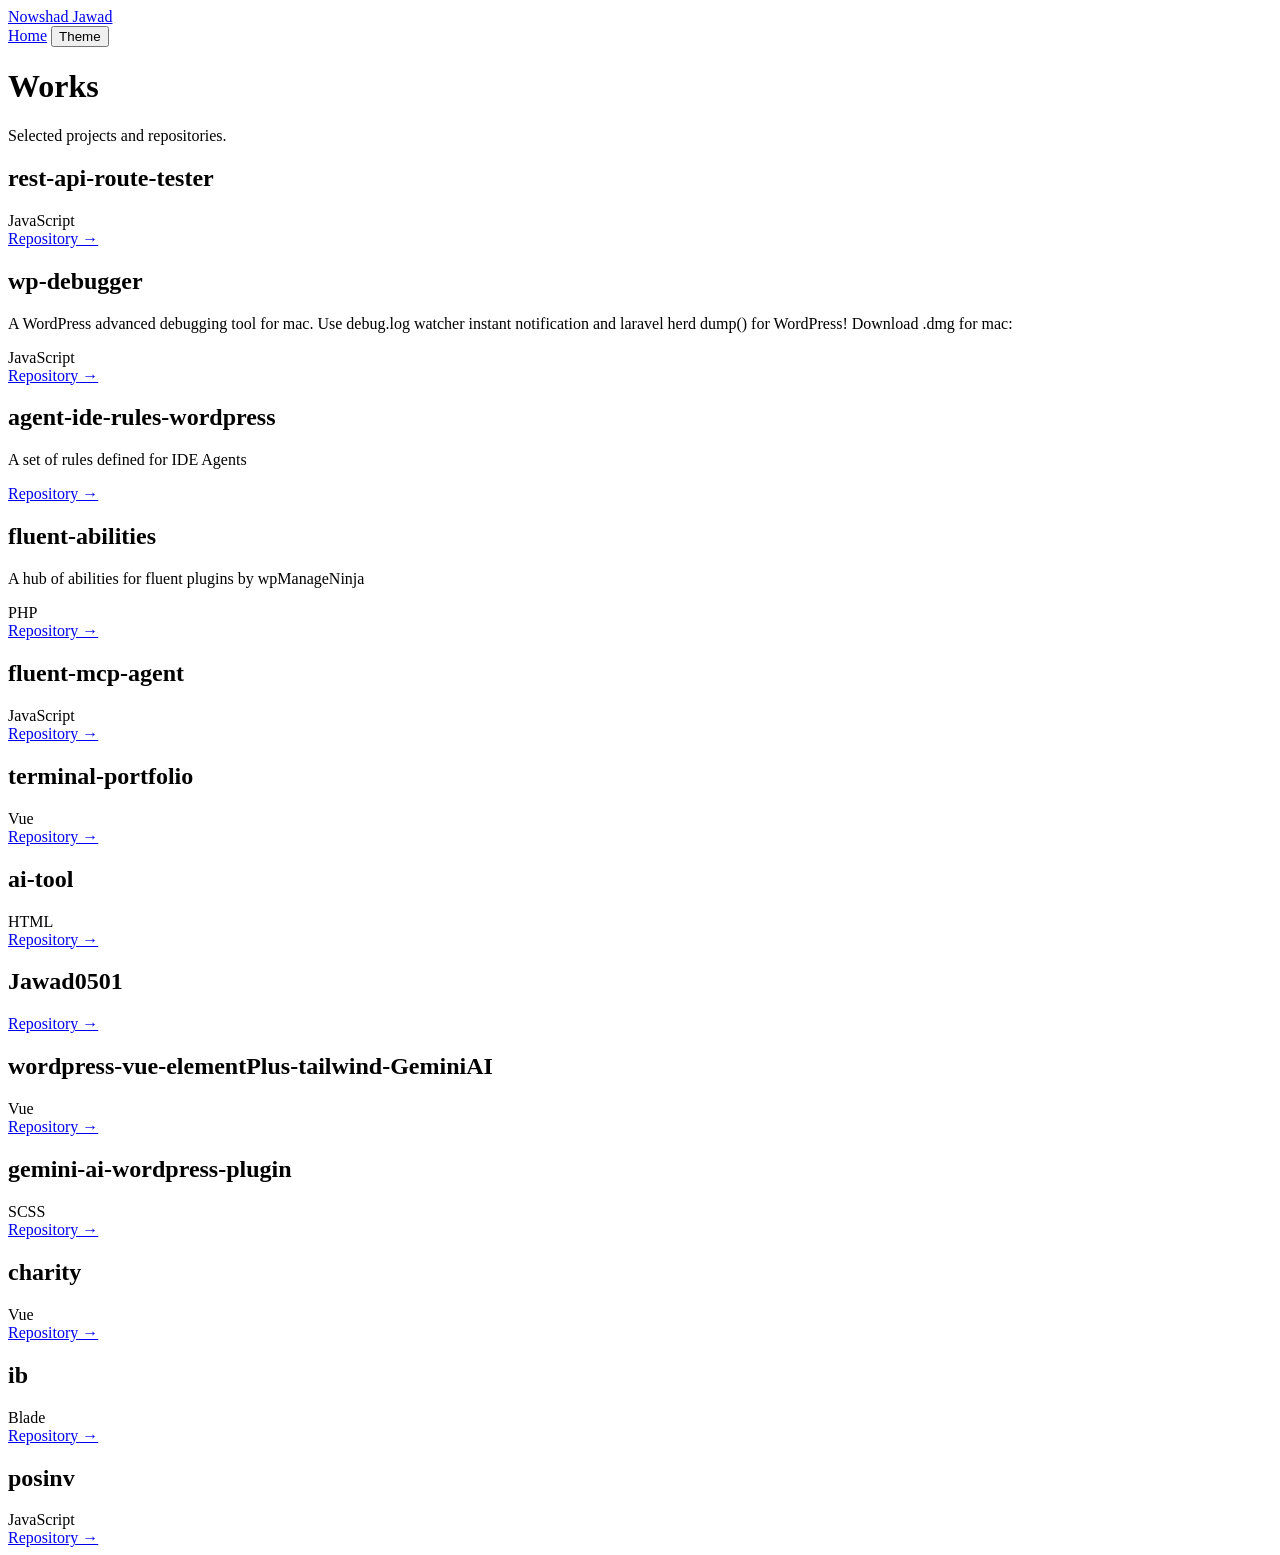
==== works.html @ ad48bcc2 "Update portfolio static export" ====
<!DOCTYPE html>
<html lang="en" class="h-full">
<head>
    <meta charset="utf-8">
    <meta name="viewport" content="width=device-width, initial-scale=1">
    <title>Works — Nowshad Jawad — Portfolio</title>
    <link rel="preconnect" href="https://fonts.googleapis.com">
    <link rel="preconnect" href="https://fonts.gstatic.com" crossorigin>
    <link href="https://fonts.googleapis.com/css2?family=Inter:wght@400;500;600;700&family=Plus+Jakarta+Sans:wght@600;700;800&display=swap" rel="stylesheet">
    <link rel="preload" as="style" href="http://portfolio.test/build/assets/app-CIQ8ex7H.css" /><link rel="modulepreload" href="http://portfolio.test/build/assets/app-B-rOXCnw.js" /><link rel="stylesheet" href="http://portfolio.test/build/assets/app-CIQ8ex7H.css" /><script type="module" src="http://portfolio.test/build/assets/app-B-rOXCnw.js"></script></head>
<body class="min-h-full bg-background text-text-primary antialiased">
    <header class="sticky top-0 z-50 border-b border-border-light/80 bg-white/90 backdrop-blur dark:border-slate-800 dark:bg-slate-900/90">
        <div class="section-container flex items-center justify-between py-4">
            <a href="index.html" class="font-heading font-semibold text-text-primary dark:text-slate-100">Nowshad Jawad</a>
            <nav class="flex flex-wrap items-center justify-end gap-3 sm:gap-5 text-sm font-medium">
                <a href="index.html" class="text-text-secondary transition-colors hover:text-primary dark:text-slate-400">Home</a>
                                <button type="button" data-theme-toggle class="rounded-lg border border-border-light px-2.5 py-1.5 text-xs font-medium text-text-secondary transition-colors hover:border-primary/40 dark:border-slate-700">Theme</button>
            </nav>
        </div>
    </header>

    <main class="section-padding">
        <div class="section-container">
            <h1 class="page-heading">Works</h1>
            <p class="page-subheading mt-2">Selected projects and repositories.</p>

            <div class="mt-12 grid gap-6 sm:grid-cols-2">
                                                                                                    <article class="card card-hover flex flex-col">
                            <h2 class="font-heading text-lg font-semibold text-text-primary dark:text-white">rest-api-route-tester</h2>
                            <p class="mt-2 flex-1 text-sm leading-relaxed text-text-secondary dark:text-slate-400"></p>
                                                            <div class="mt-4 flex flex-wrap gap-1.5">
                                                                            <span class="badge-neutral dark:bg-slate-800">JavaScript</span>
                                                                    </div>
                                                                                        <a href="https://github.com/Jawad0501/rest-api-route-tester" class="btn-ghost mt-6 justify-start self-start px-0 text-sm font-semibold text-primary hover:bg-transparent dark:text-primary-light" target="_blank" rel="noopener">Repository →</a>
                                                    </article>
                                                                                                        <article class="card card-hover flex flex-col">
                            <h2 class="font-heading text-lg font-semibold text-text-primary dark:text-white">wp-debugger</h2>
                            <p class="mt-2 flex-1 text-sm leading-relaxed text-text-secondary dark:text-slate-400">A WordPress advanced debugging tool for mac. Use debug.log watcher instant notification and laravel herd dump() for WordPress! Download .dmg for mac:</p>
                                                            <div class="mt-4 flex flex-wrap gap-1.5">
                                                                            <span class="badge-neutral dark:bg-slate-800">JavaScript</span>
                                                                    </div>
                                                                                        <a href="https://github.com/shamim0902/wp-debugger" class="btn-ghost mt-6 justify-start self-start px-0 text-sm font-semibold text-primary hover:bg-transparent dark:text-primary-light" target="_blank" rel="noopener">Repository →</a>
                                                    </article>
                                                                                                        <article class="card card-hover flex flex-col">
                            <h2 class="font-heading text-lg font-semibold text-text-primary dark:text-white">agent-ide-rules-wordpress</h2>
                            <p class="mt-2 flex-1 text-sm leading-relaxed text-text-secondary dark:text-slate-400">A set of rules defined for IDE Agents</p>
                                                                                        <a href="https://github.com/Jawad0501/agent-ide-rules-wordpress" class="btn-ghost mt-6 justify-start self-start px-0 text-sm font-semibold text-primary hover:bg-transparent dark:text-primary-light" target="_blank" rel="noopener">Repository →</a>
                                                    </article>
                                                                                                        <article class="card card-hover flex flex-col">
                            <h2 class="font-heading text-lg font-semibold text-text-primary dark:text-white">fluent-abilities</h2>
                            <p class="mt-2 flex-1 text-sm leading-relaxed text-text-secondary dark:text-slate-400">A hub of abilities for fluent plugins by wpManageNinja</p>
                                                            <div class="mt-4 flex flex-wrap gap-1.5">
                                                                            <span class="badge-neutral dark:bg-slate-800">PHP</span>
                                                                    </div>
                                                                                        <a href="https://github.com/AkmElias/fluent-abilities" class="btn-ghost mt-6 justify-start self-start px-0 text-sm font-semibold text-primary hover:bg-transparent dark:text-primary-light" target="_blank" rel="noopener">Repository →</a>
                                                    </article>
                                                                                                        <article class="card card-hover flex flex-col">
                            <h2 class="font-heading text-lg font-semibold text-text-primary dark:text-white">fluent-mcp-agent</h2>
                            <p class="mt-2 flex-1 text-sm leading-relaxed text-text-secondary dark:text-slate-400"></p>
                                                            <div class="mt-4 flex flex-wrap gap-1.5">
                                                                            <span class="badge-neutral dark:bg-slate-800">JavaScript</span>
                                                                    </div>
                                                                                        <a href="https://github.com/Jawad0501/fluent-mcp-agent" class="btn-ghost mt-6 justify-start self-start px-0 text-sm font-semibold text-primary hover:bg-transparent dark:text-primary-light" target="_blank" rel="noopener">Repository →</a>
                                                    </article>
                                                                                                        <article class="card card-hover flex flex-col">
                            <h2 class="font-heading text-lg font-semibold text-text-primary dark:text-white">terminal-portfolio</h2>
                            <p class="mt-2 flex-1 text-sm leading-relaxed text-text-secondary dark:text-slate-400"></p>
                                                            <div class="mt-4 flex flex-wrap gap-1.5">
                                                                            <span class="badge-neutral dark:bg-slate-800">Vue</span>
                                                                    </div>
                                                                                        <a href="https://github.com/Jawad0501/terminal-portfolio" class="btn-ghost mt-6 justify-start self-start px-0 text-sm font-semibold text-primary hover:bg-transparent dark:text-primary-light" target="_blank" rel="noopener">Repository →</a>
                                                    </article>
                                                                                                        <article class="card card-hover flex flex-col">
                            <h2 class="font-heading text-lg font-semibold text-text-primary dark:text-white">ai-tool</h2>
                            <p class="mt-2 flex-1 text-sm leading-relaxed text-text-secondary dark:text-slate-400"></p>
                                                            <div class="mt-4 flex flex-wrap gap-1.5">
                                                                            <span class="badge-neutral dark:bg-slate-800">HTML</span>
                                                                    </div>
                                                                                        <a href="https://github.com/Jawad0501/ai-tool" class="btn-ghost mt-6 justify-start self-start px-0 text-sm font-semibold text-primary hover:bg-transparent dark:text-primary-light" target="_blank" rel="noopener">Repository →</a>
                                                    </article>
                                                                                                        <article class="card card-hover flex flex-col">
                            <h2 class="font-heading text-lg font-semibold text-text-primary dark:text-white">Jawad0501</h2>
                            <p class="mt-2 flex-1 text-sm leading-relaxed text-text-secondary dark:text-slate-400"></p>
                                                                                        <a href="https://github.com/Jawad0501/Jawad0501" class="btn-ghost mt-6 justify-start self-start px-0 text-sm font-semibold text-primary hover:bg-transparent dark:text-primary-light" target="_blank" rel="noopener">Repository →</a>
                                                    </article>
                                                                                                        <article class="card card-hover flex flex-col">
                            <h2 class="font-heading text-lg font-semibold text-text-primary dark:text-white">wordpress-vue-elementPlus-tailwind-GeminiAI</h2>
                            <p class="mt-2 flex-1 text-sm leading-relaxed text-text-secondary dark:text-slate-400"></p>
                                                            <div class="mt-4 flex flex-wrap gap-1.5">
                                                                            <span class="badge-neutral dark:bg-slate-800">Vue</span>
                                                                    </div>
                                                                                        <a href="https://github.com/Jawad0501/wordpress-vue-elementPlus-tailwind-GeminiAI" class="btn-ghost mt-6 justify-start self-start px-0 text-sm font-semibold text-primary hover:bg-transparent dark:text-primary-light" target="_blank" rel="noopener">Repository →</a>
                                                    </article>
                                                                                                        <article class="card card-hover flex flex-col">
                            <h2 class="font-heading text-lg font-semibold text-text-primary dark:text-white">gemini-ai-wordpress-plugin</h2>
                            <p class="mt-2 flex-1 text-sm leading-relaxed text-text-secondary dark:text-slate-400"></p>
                                                            <div class="mt-4 flex flex-wrap gap-1.5">
                                                                            <span class="badge-neutral dark:bg-slate-800">SCSS</span>
                                                                    </div>
                                                                                        <a href="https://github.com/Jawad0501/gemini-ai-wordpress-plugin" class="btn-ghost mt-6 justify-start self-start px-0 text-sm font-semibold text-primary hover:bg-transparent dark:text-primary-light" target="_blank" rel="noopener">Repository →</a>
                                                    </article>
                                                                                                        <article class="card card-hover flex flex-col">
                            <h2 class="font-heading text-lg font-semibold text-text-primary dark:text-white">charity</h2>
                            <p class="mt-2 flex-1 text-sm leading-relaxed text-text-secondary dark:text-slate-400"></p>
                                                            <div class="mt-4 flex flex-wrap gap-1.5">
                                                                            <span class="badge-neutral dark:bg-slate-800">Vue</span>
                                                                    </div>
                                                                                        <a href="https://github.com/Jawad0501/charity" class="btn-ghost mt-6 justify-start self-start px-0 text-sm font-semibold text-primary hover:bg-transparent dark:text-primary-light" target="_blank" rel="noopener">Repository →</a>
                                                    </article>
                                                                                                        <article class="card card-hover flex flex-col">
                            <h2 class="font-heading text-lg font-semibold text-text-primary dark:text-white">ib</h2>
                            <p class="mt-2 flex-1 text-sm leading-relaxed text-text-secondary dark:text-slate-400"></p>
                                                            <div class="mt-4 flex flex-wrap gap-1.5">
                                                                            <span class="badge-neutral dark:bg-slate-800">Blade</span>
                                                                    </div>
                                                                                        <a href="https://github.com/Jawad0501/ib" class="btn-ghost mt-6 justify-start self-start px-0 text-sm font-semibold text-primary hover:bg-transparent dark:text-primary-light" target="_blank" rel="noopener">Repository →</a>
                                                    </article>
                                                                                                        <article class="card card-hover flex flex-col">
                            <h2 class="font-heading text-lg font-semibold text-text-primary dark:text-white">posinv</h2>
                            <p class="mt-2 flex-1 text-sm leading-relaxed text-text-secondary dark:text-slate-400"></p>
                                                            <div class="mt-4 flex flex-wrap gap-1.5">
                                                                            <span class="badge-neutral dark:bg-slate-800">JavaScript</span>
                                                                    </div>
                                                                                        <a href="https://github.com/Jawad0501/posinv" class="btn-ghost mt-6 justify-start self-start px-0 text-sm font-semibold text-primary hover:bg-transparent dark:text-primary-light" target="_blank" rel="noopener">Repository →</a>
                                                    </article>
                                                                </div>
        </div>
    </main>
</body>
</html>
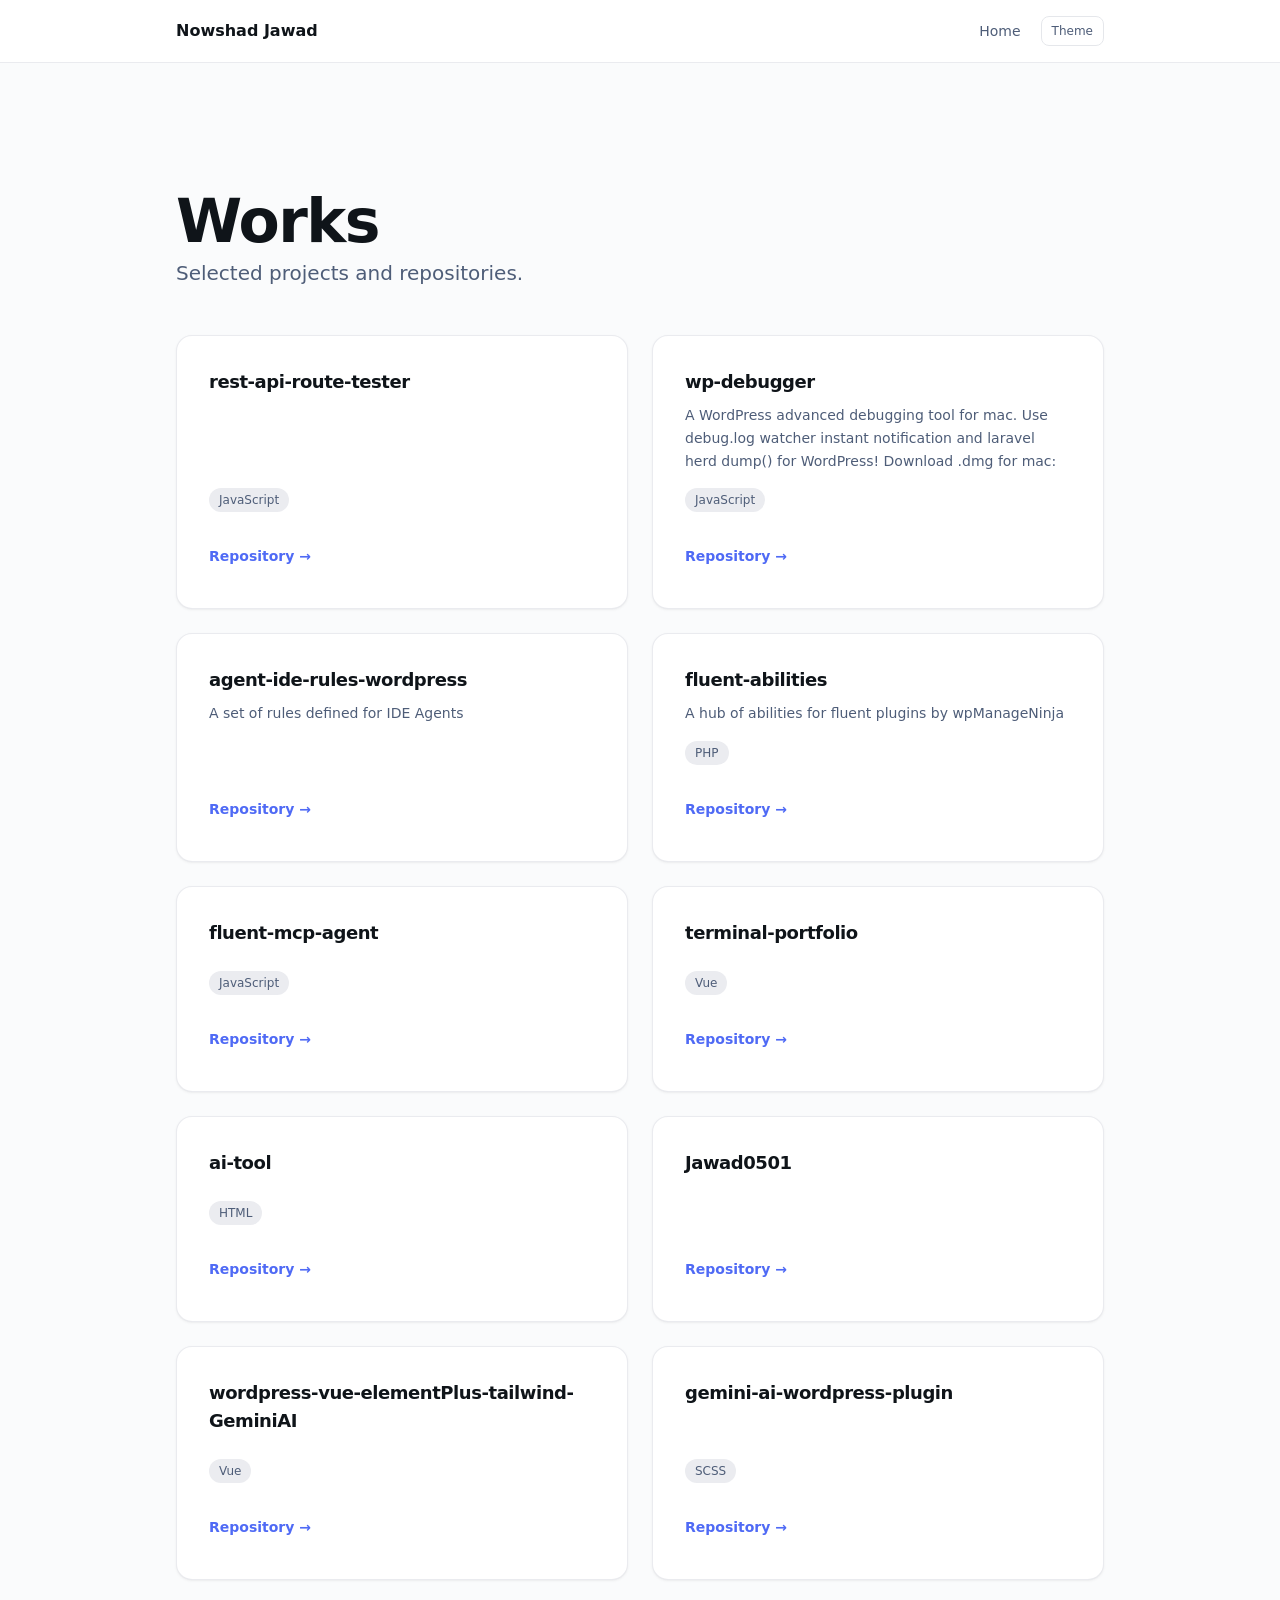
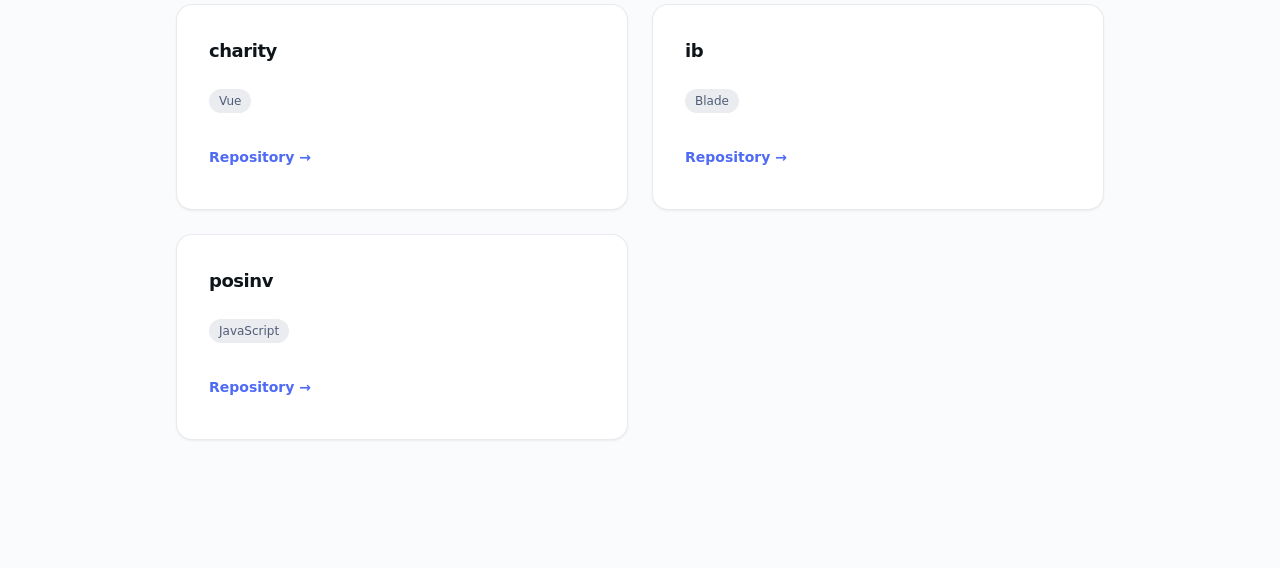
==== commit 844f6bce: "Update portfolio static export" ====
--- a/works.html
+++ b/works.html
@@ -7,7 +7,9 @@
     <link rel="preconnect" href="https://fonts.googleapis.com">
     <link rel="preconnect" href="https://fonts.gstatic.com" crossorigin>
     <link href="https://fonts.googleapis.com/css2?family=Inter:wght@400;500;600;700&family=Plus+Jakarta+Sans:wght@600;700;800&display=swap" rel="stylesheet">
-    <link rel="preload" as="style" href="http://portfolio.test/build/assets/app-CIQ8ex7H.css" /><link rel="modulepreload" href="http://portfolio.test/build/assets/app-B-rOXCnw.js" /><link rel="stylesheet" href="http://portfolio.test/build/assets/app-CIQ8ex7H.css" /><script type="module" src="http://portfolio.test/build/assets/app-B-rOXCnw.js"></script></head>
+        <link rel="stylesheet" href="css/portfolio.css">
+    <script src="js/site.js" defer></script>
+</head>
 <body class="min-h-full bg-background text-text-primary antialiased">
     <header class="sticky top-0 z-50 border-b border-border-light/80 bg-white/90 backdrop-blur dark:border-slate-800 dark:bg-slate-900/90">
         <div class="section-container flex items-center justify-between py-4">
--- a/css/portfolio.css
+++ b/css/portfolio.css
@@ -0,0 +1 @@
+*,:before,:after{--tw-border-spacing-x: 0;--tw-border-spacing-y: 0;--tw-translate-x: 0;--tw-translate-y: 0;--tw-rotate: 0;--tw-skew-x: 0;--tw-skew-y: 0;--tw-scale-x: 1;--tw-scale-y: 1;--tw-pan-x: ;--tw-pan-y: ;--tw-pinch-zoom: ;--tw-scroll-snap-strictness: proximity;--tw-gradient-from-position: ;--tw-gradient-via-position: ;--tw-gradient-to-position: ;--tw-ordinal: ;--tw-slashed-zero: ;--tw-numeric-figure: ;--tw-numeric-spacing: ;--tw-numeric-fraction: ;--tw-ring-inset: ;--tw-ring-offset-width: 0px;--tw-ring-offset-color: #fff;--tw-ring-color: rgb(59 130 246 / .5);--tw-ring-offset-shadow: 0 0 #0000;--tw-ring-shadow: 0 0 #0000;--tw-shadow: 0 0 #0000;--tw-shadow-colored: 0 0 #0000;--tw-blur: ;--tw-brightness: ;--tw-contrast: ;--tw-grayscale: ;--tw-hue-rotate: ;--tw-invert: ;--tw-saturate: ;--tw-sepia: ;--tw-drop-shadow: ;--tw-backdrop-blur: ;--tw-backdrop-brightness: ;--tw-backdrop-contrast: ;--tw-backdrop-grayscale: ;--tw-backdrop-hue-rotate: ;--tw-backdrop-invert: ;--tw-backdrop-opacity: ;--tw-backdrop-saturate: ;--tw-backdrop-sepia: ;--tw-contain-size: ;--tw-contain-layout: ;--tw-contain-paint: ;--tw-contain-style: }::backdrop{--tw-border-spacing-x: 0;--tw-border-spacing-y: 0;--tw-translate-x: 0;--tw-translate-y: 0;--tw-rotate: 0;--tw-skew-x: 0;--tw-skew-y: 0;--tw-scale-x: 1;--tw-scale-y: 1;--tw-pan-x: ;--tw-pan-y: ;--tw-pinch-zoom: ;--tw-scroll-snap-strictness: proximity;--tw-gradient-from-position: ;--tw-gradient-via-position: ;--tw-gradient-to-position: ;--tw-ordinal: ;--tw-slashed-zero: ;--tw-numeric-figure: ;--tw-numeric-spacing: ;--tw-numeric-fraction: ;--tw-ring-inset: ;--tw-ring-offset-width: 0px;--tw-ring-offset-color: #fff;--tw-ring-color: rgb(59 130 246 / .5);--tw-ring-offset-shadow: 0 0 #0000;--tw-ring-shadow: 0 0 #0000;--tw-shadow: 0 0 #0000;--tw-shadow-colored: 0 0 #0000;--tw-blur: ;--tw-brightness: ;--tw-contrast: ;--tw-grayscale: ;--tw-hue-rotate: ;--tw-invert: ;--tw-saturate: ;--tw-sepia: ;--tw-drop-shadow: ;--tw-backdrop-blur: ;--tw-backdrop-brightness: ;--tw-backdrop-contrast: ;--tw-backdrop-grayscale: ;--tw-backdrop-hue-rotate: ;--tw-backdrop-invert: ;--tw-backdrop-opacity: ;--tw-backdrop-saturate: ;--tw-backdrop-sepia: ;--tw-contain-size: ;--tw-contain-layout: ;--tw-contain-paint: ;--tw-contain-style: }*,:before,:after{box-sizing:border-box;border-width:0;border-style:solid;border-color:#e5e7eb}:before,:after{--tw-content: ""}html,:host{line-height:1.5;-webkit-text-size-adjust:100%;-moz-tab-size:4;-o-tab-size:4;tab-size:4;font-family:Inter,system-ui,ui-sans-serif,system-ui,sans-serif,"Apple Color Emoji","Segoe UI Emoji",Segoe UI Symbol,"Noto Color Emoji";font-feature-settings:normal;font-variation-settings:normal;-webkit-tap-highlight-color:transparent}body{margin:0;line-height:inherit}hr{height:0;color:inherit;border-top-width:1px}abbr:where([title]){-webkit-text-decoration:underline dotted;text-decoration:underline dotted}h1,h2,h3,h4,h5,h6{font-size:inherit;font-weight:inherit}a{color:inherit;text-decoration:inherit}b,strong{font-weight:bolder}code,kbd,samp,pre{font-family:ui-monospace,SFMono-Regular,Menlo,Consolas,monospace;font-feature-settings:normal;font-variation-settings:normal;font-size:1em}small{font-size:80%}sub,sup{font-size:75%;line-height:0;position:relative;vertical-align:baseline}sub{bottom:-.25em}sup{top:-.5em}table{text-indent:0;border-color:inherit;border-collapse:collapse}button,input,optgroup,select,textarea{font-family:inherit;font-feature-settings:inherit;font-variation-settings:inherit;font-size:100%;font-weight:inherit;line-height:inherit;letter-spacing:inherit;color:inherit;margin:0;padding:0}button,select{text-transform:none}button,input:where([type=button]),input:where([type=reset]),input:where([type=submit]){-webkit-appearance:button;background-color:transparent;background-image:none}:-moz-focusring{outline:auto}:-moz-ui-invalid{box-shadow:none}progress{vertical-align:baseline}::-webkit-inner-spin-button,::-webkit-outer-spin-button{height:auto}[type=search]{-webkit-appearance:textfield;outline-offset:-2px}::-webkit-search-decoration{-webkit-appearance:none}::-webkit-file-upload-button{-webkit-appearance:button;font:inherit}summary{display:list-item}blockquote,dl,dd,h1,h2,h3,h4,h5,h6,hr,figure,p,pre{margin:0}fieldset{margin:0;padding:0}legend{padding:0}ol,ul,menu{list-style:none;margin:0;padding:0}dialog{padding:0}textarea{resize:vertical}input::-moz-placeholder,textarea::-moz-placeholder{opacity:1;color:#9ca3af}input::placeholder,textarea::placeholder{opacity:1;color:#9ca3af}button,[role=button]{cursor:pointer}:disabled{cursor:default}img,svg,video,canvas,audio,iframe,embed,object{display:block;vertical-align:middle}img,video{max-width:100%;height:auto}[hidden]:where(:not([hidden=until-found])){display:none}:root{--bg-primary: #fafbfc;--bg-secondary: #f4f5f7;--bg-tertiary: #ebecf0;--text-primary: #0f1419;--text-secondary: #4e5d78;--text-muted: #6b7280;--accent-primary: #4f6af5;--accent-hover: #3d56e0;--accent-light: #eef1fe;--border-light: #e5e7eb;--border-medium: #d1d5db}.dark{--bg-primary: #09090f;--bg-secondary: #111827;--bg-tertiary: #1f2937;--text-primary: #f1f5f9;--text-secondary: #94a3b8;--text-muted: #64748b;--accent-primary: #6b84f7;--accent-hover: #4f6af5;--accent-light: #1e2a5e;--border-light: #1e293b;--border-medium: #334155}html{scroll-behavior:smooth;margin:0;padding:0;width:100%}body{margin:0;padding:0;width:100%;max-width:100vw;min-height:100vh;min-height:100dvh;overflow-x:hidden;padding-left:env(safe-area-inset-left,0px);padding-right:env(safe-area-inset-right,0px);padding-bottom:env(safe-area-inset-bottom,0px);--tw-bg-opacity: 1;background-color:rgb(250 251 252 / var(--tw-bg-opacity, 1));font-family:Inter,system-ui,ui-sans-serif,system-ui,sans-serif,"Apple Color Emoji","Segoe UI Emoji",Segoe UI Symbol,"Noto Color Emoji";--tw-text-opacity: 1;color:rgb(15 20 25 / var(--tw-text-opacity, 1));-webkit-font-smoothing:antialiased;-moz-osx-font-smoothing:grayscale;line-height:1.65}.dark body{background-color:var(--bg-primary);color:var(--text-primary)}h1,h2,h3,h4,h5,h6{font-family:Plus Jakarta Sans,system-ui,ui-sans-serif,system-ui,sans-serif,"Apple Color Emoji","Segoe UI Emoji",Segoe UI Symbol,"Noto Color Emoji";font-weight:700;letter-spacing:-.025em;line-height:1.25}.container{width:100%}@media(min-width:640px){.container{max-width:640px}}@media(min-width:768px){.container{max-width:768px}}@media(min-width:1024px){.container{max-width:1024px}}@media(min-width:1280px){.container{max-width:1280px}}@media(min-width:1536px){.container{max-width:1536px}}.section-container{margin-left:auto;margin-right:auto;box-sizing:border-box;width:100%;max-width:64rem;padding-left:1.25rem;padding-right:1.25rem}@media(min-width:640px){.section-container{padding-left:1.5rem;padding-right:1.5rem}}@media(min-width:768px){.section-container{padding-left:2rem;padding-right:2rem}}@media(min-width:1024px){.section-container{padding-left:3rem;padding-right:3rem}}.section-padding{padding-top:5rem;padding-bottom:5rem}@media(min-width:768px){.section-padding{padding-top:7rem;padding-bottom:7rem}}@media(min-width:1024px){.section-padding{padding-top:8rem;padding-bottom:8rem}}.btn-primary{display:inline-flex;align-items:center;justify-content:center;gap:.5rem;border-radius:.75rem;--tw-bg-opacity: 1;background-color:rgb(79 106 245 / var(--tw-bg-opacity, 1));padding:.875rem 1.5rem;font-weight:600;--tw-text-opacity: 1;color:rgb(255 255 255 / var(--tw-text-opacity, 1));--tw-shadow: 0 4px 14px 0 rgb(79 106 245 / .4);--tw-shadow-colored: 0 4px 14px 0 var(--tw-shadow-color);box-shadow:var(--tw-ring-offset-shadow, 0 0 #0000),var(--tw-ring-shadow, 0 0 #0000),var(--tw-shadow);transition-property:all;transition-timing-function:cubic-bezier(.4,0,.2,1);transition-duration:.2s}.btn-primary:hover{--tw-translate-y: -.125rem;transform:translate(var(--tw-translate-x),var(--tw-translate-y)) rotate(var(--tw-rotate)) skew(var(--tw-skew-x)) skewY(var(--tw-skew-y)) scaleX(var(--tw-scale-x)) scaleY(var(--tw-scale-y));--tw-bg-opacity: 1;background-color:rgb(61 86 224 / var(--tw-bg-opacity, 1));--tw-shadow: 0 10px 15px -3px rgb(0 0 0 / .1), 0 4px 6px -4px rgb(0 0 0 / .1);--tw-shadow-colored: 0 10px 15px -3px var(--tw-shadow-color), 0 4px 6px -4px var(--tw-shadow-color);box-shadow:var(--tw-ring-offset-shadow, 0 0 #0000),var(--tw-ring-shadow, 0 0 #0000),var(--tw-shadow)}.btn-primary:focus{outline:2px solid transparent;outline-offset:2px;--tw-ring-offset-shadow: var(--tw-ring-inset) 0 0 0 var(--tw-ring-offset-width) var(--tw-ring-offset-color);--tw-ring-shadow: var(--tw-ring-inset) 0 0 0 calc(2px + var(--tw-ring-offset-width)) var(--tw-ring-color);box-shadow:var(--tw-ring-offset-shadow),var(--tw-ring-shadow),var(--tw-shadow, 0 0 #0000);--tw-ring-opacity: 1;--tw-ring-color: rgb(79 106 245 / var(--tw-ring-opacity, 1));--tw-ring-offset-width: 2px}.btn-sm{display:inline-flex;align-items:center;justify-content:center;gap:.375rem;border-radius:.5rem;--tw-bg-opacity: 1;background-color:rgb(79 106 245 / var(--tw-bg-opacity, 1));padding:.5rem 1rem;font-size:.875rem;line-height:1.25rem;font-weight:600;--tw-text-opacity: 1;color:rgb(255 255 255 / var(--tw-text-opacity, 1));transition-property:all;transition-timing-function:cubic-bezier(.4,0,.2,1);transition-duration:.2s}.btn-sm:hover{--tw-translate-y: -.125rem;transform:translate(var(--tw-translate-x),var(--tw-translate-y)) rotate(var(--tw-rotate)) skew(var(--tw-skew-x)) skewY(var(--tw-skew-y)) scaleX(var(--tw-scale-x)) scaleY(var(--tw-scale-y));--tw-bg-opacity: 1;background-color:rgb(61 86 224 / var(--tw-bg-opacity, 1))}.btn-sm:focus{outline:2px solid transparent;outline-offset:2px;--tw-ring-offset-shadow: var(--tw-ring-inset) 0 0 0 var(--tw-ring-offset-width) var(--tw-ring-offset-color);--tw-ring-shadow: var(--tw-ring-inset) 0 0 0 calc(2px + var(--tw-ring-offset-width)) var(--tw-ring-color);box-shadow:var(--tw-ring-offset-shadow),var(--tw-ring-shadow),var(--tw-shadow, 0 0 #0000);--tw-ring-opacity: 1;--tw-ring-color: rgb(79 106 245 / var(--tw-ring-opacity, 1));--tw-ring-offset-width: 2px}.btn-outline{display:inline-flex;align-items:center;justify-content:center;gap:.5rem;border-radius:.75rem;border-width:2px;--tw-border-opacity: 1;border-color:rgb(79 106 245 / var(--tw-border-opacity, 1));padding:.875rem 1.5rem;font-weight:600;--tw-text-opacity: 1;color:rgb(79 106 245 / var(--tw-text-opacity, 1));transition-property:all;transition-timing-function:cubic-bezier(.4,0,.2,1);transition-duration:.2s}.btn-outline:hover{--tw-translate-y: -.125rem;transform:translate(var(--tw-translate-x),var(--tw-translate-y)) rotate(var(--tw-rotate)) skew(var(--tw-skew-x)) skewY(var(--tw-skew-y)) scaleX(var(--tw-scale-x)) scaleY(var(--tw-scale-y));--tw-border-opacity: 1;border-color:rgb(61 86 224 / var(--tw-border-opacity, 1));--tw-bg-opacity: 1;background-color:rgb(238 241 254 / var(--tw-bg-opacity, 1))}.btn-outline:focus{outline:2px solid transparent;outline-offset:2px;--tw-ring-offset-shadow: var(--tw-ring-inset) 0 0 0 var(--tw-ring-offset-width) var(--tw-ring-offset-color);--tw-ring-shadow: var(--tw-ring-inset) 0 0 0 calc(2px + var(--tw-ring-offset-width)) var(--tw-ring-color);box-shadow:var(--tw-ring-offset-shadow),var(--tw-ring-shadow),var(--tw-shadow, 0 0 #0000);--tw-ring-opacity: 1;--tw-ring-color: rgb(79 106 245 / var(--tw-ring-opacity, 1));--tw-ring-offset-width: 2px}.btn-outline:is(.dark *){--tw-border-opacity: 1;border-color:rgb(238 241 254 / var(--tw-border-opacity, 1));--tw-text-opacity: 1;color:rgb(238 241 254 / var(--tw-text-opacity, 1))}.btn-outline:hover:is(.dark *){background-color:#4f6af533}.btn-ghost{display:inline-flex;align-items:center;justify-content:center;gap:.5rem;border-radius:.75rem;padding:.625rem 1rem;--tw-text-opacity: 1;color:rgb(78 93 120 / var(--tw-text-opacity, 1));transition-property:all;transition-timing-function:cubic-bezier(.4,0,.2,1);transition-duration:.2s}.btn-ghost:hover{--tw-bg-opacity: 1;background-color:rgb(244 245 247 / var(--tw-bg-opacity, 1));--tw-text-opacity: 1;color:rgb(15 20 25 / var(--tw-text-opacity, 1))}.btn-ghost:focus{outline:2px solid transparent;outline-offset:2px;--tw-ring-offset-shadow: var(--tw-ring-inset) 0 0 0 var(--tw-ring-offset-width) var(--tw-ring-offset-color);--tw-ring-shadow: var(--tw-ring-inset) 0 0 0 calc(2px + var(--tw-ring-offset-width)) var(--tw-ring-color);box-shadow:var(--tw-ring-offset-shadow),var(--tw-ring-shadow),var(--tw-shadow, 0 0 #0000);--tw-ring-color: rgb(79 106 245 / .3);--tw-ring-offset-width: 1px}.btn-ghost:hover:is(.dark *){--tw-bg-opacity: 1;background-color:rgb(30 41 59 / var(--tw-bg-opacity, 1));--tw-text-opacity: 1;color:rgb(226 232 240 / var(--tw-text-opacity, 1))}.card{border-radius:1rem;border-width:1px;border-color:#e5e7ebcc;--tw-bg-opacity: 1;background-color:rgb(255 255 255 / var(--tw-bg-opacity, 1));padding:1.5rem;--tw-shadow: 0 1px 3px 0 rgb(0 0 0 / .05), 0 1px 2px -1px rgb(0 0 0 / .05);--tw-shadow-colored: 0 1px 3px 0 var(--tw-shadow-color), 0 1px 2px -1px var(--tw-shadow-color);box-shadow:var(--tw-ring-offset-shadow, 0 0 #0000),var(--tw-ring-shadow, 0 0 #0000),var(--tw-shadow);transition-property:all;transition-timing-function:cubic-bezier(.4,0,.2,1);transition-duration:.3s}.card:is(.dark *){--tw-border-opacity: 1;border-color:rgb(30 41 59 / var(--tw-border-opacity, 1));--tw-bg-opacity: 1;background-color:rgb(15 23 42 / var(--tw-bg-opacity, 1))}@media(min-width:768px){.card{padding:2rem}}.card-hover:hover{--tw-translate-y: -.25rem;transform:translate(var(--tw-translate-x),var(--tw-translate-y)) rotate(var(--tw-rotate)) skew(var(--tw-skew-x)) skewY(var(--tw-skew-y)) scaleX(var(--tw-scale-x)) scaleY(var(--tw-scale-y));border-color:#4f6af533;--tw-shadow: 0 10px 40px -10px rgb(79 106 245 / .2), 0 4px 15px -3px rgb(0 0 0 / .08);--tw-shadow-colored: 0 10px 40px -10px var(--tw-shadow-color), 0 4px 15px -3px var(--tw-shadow-color);box-shadow:var(--tw-ring-offset-shadow, 0 0 #0000),var(--tw-ring-shadow, 0 0 #0000),var(--tw-shadow)}.gradient-text{background-image:linear-gradient(to right,var(--tw-gradient-stops));--tw-gradient-from: #4F6AF5 var(--tw-gradient-from-position);--tw-gradient-to: rgb(79 106 245 / 0) var(--tw-gradient-to-position);--tw-gradient-stops: var(--tw-gradient-from), var(--tw-gradient-to);--tw-gradient-to: #2D3BB8 var(--tw-gradient-to-position);-webkit-background-clip:text;background-clip:text;color:transparent}.page-heading{font-family:Plus Jakarta Sans,system-ui,ui-sans-serif,system-ui,sans-serif,"Apple Color Emoji","Segoe UI Emoji",Segoe UI Symbol,"Noto Color Emoji";font-size:2.25rem;line-height:2.5rem;font-weight:700;letter-spacing:-.025em;--tw-text-opacity: 1;color:rgb(15 20 25 / var(--tw-text-opacity, 1))}.page-heading:is(.dark *){--tw-text-opacity: 1;color:rgb(248 250 252 / var(--tw-text-opacity, 1))}@media(min-width:768px){.page-heading{font-size:3rem;line-height:1}}@media(min-width:1024px){.page-heading{font-size:3.75rem;line-height:1}}.page-subheading{margin-top:1rem;max-width:42rem;font-size:1.125rem;line-height:1.75rem;--tw-text-opacity: 1;color:rgb(78 93 120 / var(--tw-text-opacity, 1))}.page-subheading:is(.dark *){--tw-text-opacity: 1;color:rgb(148 163 184 / var(--tw-text-opacity, 1))}@media(min-width:768px){.page-subheading{font-size:1.25rem;line-height:1.75rem}}.mono-label{font-family:ui-monospace,SFMono-Regular,Menlo,Consolas,monospace;font-size:.75rem;line-height:1rem;letter-spacing:-.025em;--tw-text-opacity: 1;color:rgb(107 114 128 / var(--tw-text-opacity, 1))}.mono-label:is(.dark *){--tw-text-opacity: 1;color:rgb(100 116 139 / var(--tw-text-opacity, 1))}.badge{display:inline-flex;align-items:center;gap:.25rem;border-radius:9999px;padding:.25rem .625rem;font-size:.75rem;line-height:1rem;font-weight:500}.badge-primary{display:inline-flex;align-items:center;gap:.25rem;border-radius:9999px;--tw-bg-opacity: 1;background-color:rgb(238 241 254 / var(--tw-bg-opacity, 1));padding:.25rem .625rem;font-size:.75rem;line-height:1rem;font-weight:500;--tw-text-opacity: 1;color:rgb(79 106 245 / var(--tw-text-opacity, 1))}.badge-primary:is(.dark *){background-color:#4f6af533;--tw-text-opacity: 1;color:rgb(238 241 254 / var(--tw-text-opacity, 1))}.badge-neutral{display:inline-flex;align-items:center;gap:.25rem;border-radius:9999px;--tw-bg-opacity: 1;background-color:rgb(235 236 240 / var(--tw-bg-opacity, 1));padding:.25rem .625rem;font-size:.75rem;line-height:1rem;font-weight:500;--tw-text-opacity: 1;color:rgb(78 93 120 / var(--tw-text-opacity, 1))}.badge-neutral:is(.dark *){--tw-bg-opacity: 1;background-color:rgb(30 41 59 / var(--tw-bg-opacity, 1));--tw-text-opacity: 1;color:rgb(148 163 184 / var(--tw-text-opacity, 1))}.section-dim{--tw-bg-opacity: 1;background-color:rgb(244 245 247 / var(--tw-bg-opacity, 1))}.section-dim:is(.dark *){background-color:#020617cc}.stat-card{border-radius:1rem;border-width:1px;border-color:#e5e7ebcc;--tw-bg-opacity: 1;background-color:rgb(255 255 255 / var(--tw-bg-opacity, 1));padding:1rem;--tw-shadow: 0 1px 3px 0 rgb(0 0 0 / .05), 0 1px 2px -1px rgb(0 0 0 / .05);--tw-shadow-colored: 0 1px 3px 0 var(--tw-shadow-color), 0 1px 2px -1px var(--tw-shadow-color);box-shadow:var(--tw-ring-offset-shadow, 0 0 #0000),var(--tw-ring-shadow, 0 0 #0000),var(--tw-shadow)}.stat-card:is(.dark *){--tw-border-opacity: 1;border-color:rgb(30 41 59 / var(--tw-border-opacity, 1));--tw-bg-opacity: 1;background-color:rgb(15 23 42 / var(--tw-bg-opacity, 1))}@media(min-width:768px){.stat-card{padding:1.25rem}}.stat-label{font-size:.75rem;line-height:1rem;font-weight:600;text-transform:uppercase;letter-spacing:.05em;--tw-text-opacity: 1;color:rgb(107 114 128 / var(--tw-text-opacity, 1))}.stat-label:is(.dark *){--tw-text-opacity: 1;color:rgb(148 163 184 / var(--tw-text-opacity, 1))}.stat-value{margin-top:.375rem;font-family:Plus Jakarta Sans,system-ui,ui-sans-serif,system-ui,sans-serif,"Apple Color Emoji","Segoe UI Emoji",Segoe UI Symbol,"Noto Color Emoji";font-size:1.5rem;line-height:2rem;font-weight:700;--tw-numeric-spacing: tabular-nums;font-variant-numeric:var(--tw-ordinal) var(--tw-slashed-zero) var(--tw-numeric-figure) var(--tw-numeric-spacing) var(--tw-numeric-fraction);--tw-text-opacity: 1;color:rgb(15 20 25 / var(--tw-text-opacity, 1))}.stat-value:is(.dark *){--tw-text-opacity: 1;color:rgb(255 255 255 / var(--tw-text-opacity, 1))}@media(min-width:768px){.stat-value{font-size:1.875rem;line-height:2.25rem}}.heatmap-cell{height:.75rem;width:.75rem;border-radius:2px;border-width:1px;border-color:#0000000d}.heatmap-cell:is(.dark *){border-color:#ffffff0d}.lang-bar{height:100%;border-radius:9999px;background-color:#4f6af5cc;transition-property:all;transition-timing-function:cubic-bezier(.4,0,.2,1);transition-duration:.7s}.repo-card{display:flex;flex-direction:column;gap:.5rem;border-radius:.75rem;border-width:1px;--tw-border-opacity: 1;border-color:rgb(229 231 235 / var(--tw-border-opacity, 1));--tw-bg-opacity: 1;background-color:rgb(255 255 255 / var(--tw-bg-opacity, 1));padding:1rem;transition-property:all;transition-timing-function:cubic-bezier(.4,0,.2,1);transition-duration:.2s}.repo-card:hover{--tw-translate-y: -.125rem;transform:translate(var(--tw-translate-x),var(--tw-translate-y)) rotate(var(--tw-rotate)) skew(var(--tw-skew-x)) skewY(var(--tw-skew-y)) scaleX(var(--tw-scale-x)) scaleY(var(--tw-scale-y));border-color:#4f6af54d;--tw-shadow: 0 10px 40px -10px rgb(79 106 245 / .2), 0 4px 15px -3px rgb(0 0 0 / .08);--tw-shadow-colored: 0 10px 40px -10px var(--tw-shadow-color), 0 4px 15px -3px var(--tw-shadow-color);box-shadow:var(--tw-ring-offset-shadow, 0 0 #0000),var(--tw-ring-shadow, 0 0 #0000),var(--tw-shadow)}.repo-card:is(.dark *){--tw-border-opacity: 1;border-color:rgb(30 41 59 / var(--tw-border-opacity, 1));--tw-bg-opacity: 1;background-color:rgb(15 23 42 / var(--tw-bg-opacity, 1))}.milestone-badge{display:inline-flex;align-items:center;gap:.5rem;border-radius:.75rem;border-width:1px;--tw-border-opacity: 1;border-color:rgb(167 243 208 / var(--tw-border-opacity, 1));--tw-bg-opacity: 1;background-color:rgb(236 253 245 / var(--tw-bg-opacity, 1));padding:.5rem .875rem}.milestone-badge:is(.dark *){border-color:#10b98133;background-color:#10b9810d}.field-input{width:100%;border-radius:.75rem;border-width:1px;--tw-border-opacity: 1;border-color:rgb(229 231 235 / var(--tw-border-opacity, 1));--tw-bg-opacity: 1;background-color:rgb(255 255 255 / var(--tw-bg-opacity, 1));padding:.625rem .75rem;font-size:.875rem;line-height:1.25rem;--tw-text-opacity: 1;color:rgb(15 20 25 / var(--tw-text-opacity, 1));transition-property:color,background-color,border-color,text-decoration-color,fill,stroke;transition-timing-function:cubic-bezier(.4,0,.2,1);transition-duration:.2s}.field-input::-moz-placeholder{--tw-text-opacity: 1;color:rgb(107 114 128 / var(--tw-text-opacity, 1))}.field-input::placeholder{--tw-text-opacity: 1;color:rgb(107 114 128 / var(--tw-text-opacity, 1))}.field-input:focus{--tw-border-opacity: 1;border-color:rgb(79 106 245 / var(--tw-border-opacity, 1));outline:2px solid transparent;outline-offset:2px;--tw-ring-offset-shadow: var(--tw-ring-inset) 0 0 0 var(--tw-ring-offset-width) var(--tw-ring-offset-color);--tw-ring-shadow: var(--tw-ring-inset) 0 0 0 calc(2px + var(--tw-ring-offset-width)) var(--tw-ring-color);box-shadow:var(--tw-ring-offset-shadow),var(--tw-ring-shadow),var(--tw-shadow, 0 0 #0000);--tw-ring-color: rgb(79 106 245 / .4)}.field-input:is(.dark *){--tw-border-opacity: 1;border-color:rgb(51 65 85 / var(--tw-border-opacity, 1));--tw-bg-opacity: 1;background-color:rgb(15 23 42 / var(--tw-bg-opacity, 1));--tw-text-opacity: 1;color:rgb(241 245 249 / var(--tw-text-opacity, 1))}.field-input:is(.dark *)::-moz-placeholder{--tw-text-opacity: 1;color:rgb(100 116 139 / var(--tw-text-opacity, 1))}.field-input:is(.dark *)::placeholder{--tw-text-opacity: 1;color:rgb(100 116 139 / var(--tw-text-opacity, 1))}.field-label{margin-bottom:.375rem;display:block;font-size:.75rem;line-height:1rem;font-weight:500;--tw-text-opacity: 1;color:rgb(78 93 120 / var(--tw-text-opacity, 1))}.field-label:is(.dark *){--tw-text-opacity: 1;color:rgb(148 163 184 / var(--tw-text-opacity, 1))}.admin-nav-active{--tw-bg-opacity: 1;background-color:rgb(79 106 245 / var(--tw-bg-opacity, 1));--tw-text-opacity: 1;color:rgb(255 255 255 / var(--tw-text-opacity, 1));--tw-shadow: 0 10px 15px -3px rgb(0 0 0 / .1), 0 4px 6px -4px rgb(0 0 0 / .1);--tw-shadow-colored: 0 10px 15px -3px var(--tw-shadow-color), 0 4px 6px -4px var(--tw-shadow-color);box-shadow:var(--tw-ring-offset-shadow, 0 0 #0000),var(--tw-ring-shadow, 0 0 #0000),var(--tw-shadow);--tw-shadow-color: rgb(79 106 245 / .2);--tw-shadow: var(--tw-shadow-colored)}.admin-nav-link{display:flex;align-items:center;gap:.625rem;border-radius:.5rem;padding:.5rem .75rem;font-size:.875rem;line-height:1.25rem;font-weight:500;--tw-text-opacity: 1;color:rgb(148 163 184 / var(--tw-text-opacity, 1));transition-property:all;transition-timing-function:cubic-bezier(.4,0,.2,1);transition-duration:.15s}.admin-nav-link:hover{background-color:#1e293bb3;--tw-text-opacity: 1;color:rgb(255 255 255 / var(--tw-text-opacity, 1))}.sr-only{position:absolute;width:1px;height:1px;padding:0;margin:-1px;overflow:hidden;clip:rect(0,0,0,0);white-space:nowrap;border-width:0}.pointer-events-none{pointer-events:none}.visible{visibility:visible}.static{position:static}.fixed{position:fixed}.absolute{position:absolute}.relative{position:relative}.sticky{position:sticky}.inset-0{top:0;right:0;bottom:0;left:0}.-bottom-16{bottom:-4rem}.-left-16{left:-4rem}.-left-20{left:-5rem}.bottom-0{bottom:0}.left-0{left:0}.right-0{right:0}.top-0{top:0}.z-0{z-index:0}.z-10{z-index:10}.z-50{z-index:50}.col-span-full{grid-column:1 / -1}.\!row-span-1{grid-row:span 1 / span 1!important}.-mx-3{margin-left:-.75rem;margin-right:-.75rem}.mx-5{margin-left:1.25rem;margin-right:1.25rem}.mx-auto{margin-left:auto;margin-right:auto}.my-3{margin-top:.75rem;margin-bottom:.75rem}.-ml-px{margin-left:-1px}.-mt-2{margin-top:-.5rem}.-mt-px{margin-top:-1px}.mb-0{margin-bottom:0}.mb-1{margin-bottom:.25rem}.mb-1\.5{margin-bottom:.375rem}.mb-12{margin-bottom:3rem}.mb-2{margin-bottom:.5rem}.mb-3{margin-bottom:.75rem}.mb-4{margin-bottom:1rem}.mb-5{margin-bottom:1.25rem}.mb-6{margin-bottom:1.5rem}.mb-8{margin-bottom:2rem}.ml-1{margin-left:.25rem}.ml-12{margin-left:3rem}.ml-2{margin-left:.5rem}.ml-3{margin-left:.75rem}.ml-4{margin-left:1rem}.mr-2{margin-right:.5rem}.mt-0\.5{margin-top:.125rem}.mt-1{margin-top:.25rem}.mt-1\.5{margin-top:.375rem}.mt-12{margin-top:3rem}.mt-2{margin-top:.5rem}.mt-3{margin-top:.75rem}.mt-4{margin-top:1rem}.mt-5{margin-top:1.25rem}.mt-6{margin-top:1.5rem}.mt-8{margin-top:2rem}.mt-auto{margin-top:auto}.line-clamp-2{overflow:hidden;display:-webkit-box;-webkit-box-orient:vertical;-webkit-line-clamp:2}.block{display:block}.inline-block{display:inline-block}.inline{display:inline}.flex{display:flex}.inline-flex{display:inline-flex}.table{display:table}.grid{display:grid}.\!hidden{display:none!important}.hidden{display:none}.aspect-video{aspect-ratio:16 / 9}.size-12{width:3rem;height:3rem}.size-5{width:1.25rem;height:1.25rem}.size-6{width:1.5rem;height:1.5rem}.h-12{height:3rem}.h-16{height:4rem}.h-2{height:.5rem}.h-2\.5{height:.625rem}.h-20{height:5rem}.h-24{height:6rem}.h-3{height:.75rem}.h-3\.5{height:.875rem}.h-4{height:1rem}.h-40{height:10rem}.h-5{height:1.25rem}.h-6{height:1.5rem}.h-7{height:1.75rem}.h-8{height:2rem}.h-\[3\.25rem\]{height:3.25rem}.h-\[32\.5rem\]{height:32.5rem}.h-\[35\.5rem\]{height:35.5rem}.h-full{height:100%}.h-px{height:1px}.h-screen{height:100vh}.max-h-32{max-height:8rem}.max-h-64{max-height:16rem}.min-h-\[3\.25rem\]{min-height:3.25rem}.min-h-full{min-height:100%}.min-h-screen{min-height:100vh}.w-12{width:3rem}.w-14{width:3.5rem}.w-2{width:.5rem}.w-20{width:5rem}.w-24{width:6rem}.w-3{width:.75rem}.w-3\.5{width:.875rem}.w-4{width:1rem}.w-5{width:1.25rem}.w-6{width:1.5rem}.w-60{width:15rem}.w-7{width:1.75rem}.w-8{width:2rem}.w-9{width:2.25rem}.w-\[8rem\]{width:8rem}.w-\[calc\(100\%_\+_8rem\)\]{width:calc(100% + 8rem)}.w-auto{width:auto}.w-full{width:100%}.min-w-0{min-width:0px}.min-w-\[480px\]{min-width:480px}.max-w-2xl{max-width:42rem}.max-w-5xl{max-width:64rem}.max-w-6xl{max-width:72rem}.max-w-8{max-width:2rem}.max-w-\[160px\]{max-width:160px}.max-w-\[200px\]{max-width:200px}.max-w-\[877px\]{max-width:877px}.max-w-full{max-width:100%}.max-w-md{max-width:28rem}.max-w-xl{max-width:36rem}.max-w-xs{max-width:20rem}.flex-1{flex:1 1 0%}.flex-none{flex:none}.shrink-0{flex-shrink:0}.flex-grow{flex-grow:1}.origin-top-right{transform-origin:top right}.translate-x-0\.5{--tw-translate-x: .125rem;transform:translate(var(--tw-translate-x),var(--tw-translate-y)) rotate(var(--tw-rotate)) skew(var(--tw-skew-x)) skewY(var(--tw-skew-y)) scaleX(var(--tw-scale-x)) scaleY(var(--tw-scale-y))}.translate-x-\[1\.125rem\]{--tw-translate-x: 1.125rem;transform:translate(var(--tw-translate-x),var(--tw-translate-y)) rotate(var(--tw-rotate)) skew(var(--tw-skew-x)) skewY(var(--tw-skew-y)) scaleX(var(--tw-scale-x)) scaleY(var(--tw-scale-y))}.-rotate-90{--tw-rotate: -90deg;transform:translate(var(--tw-translate-x),var(--tw-translate-y)) rotate(var(--tw-rotate)) skew(var(--tw-skew-x)) skewY(var(--tw-skew-y)) scaleX(var(--tw-scale-x)) scaleY(var(--tw-scale-y))}.transform{transform:translate(var(--tw-translate-x),var(--tw-translate-y)) rotate(var(--tw-rotate)) skew(var(--tw-skew-x)) skewY(var(--tw-skew-y)) scaleX(var(--tw-scale-x)) scaleY(var(--tw-scale-y))}@keyframes fadeIn{0%{opacity:0}to{opacity:1}}.animate-fade-in{animation:fadeIn .5s ease-out}.cursor-default{cursor:default}.cursor-pointer{cursor:pointer}.select-none{-webkit-user-select:none;-moz-user-select:none;user-select:none}.resize-y{resize:vertical}.resize{resize:both}.list-inside{list-style-position:inside}.list-disc{list-style-type:disc}.grid-cols-1{grid-template-columns:repeat(1,minmax(0,1fr))}.grid-cols-2{grid-template-columns:repeat(2,minmax(0,1fr))}.grid-rows-7{grid-template-rows:repeat(7,minmax(0,1fr))}.\!flex-row{flex-direction:row!important}.flex-col{flex-direction:column}.flex-wrap{flex-wrap:wrap}.items-start{align-items:flex-start}.items-end{align-items:flex-end}.items-center{align-items:center}.items-baseline{align-items:baseline}.items-stretch{align-items:stretch}.justify-start{justify-content:flex-start}.justify-end{justify-content:flex-end}.justify-center{justify-content:center}.justify-between{justify-content:space-between}.justify-items-center{justify-items:center}.gap-1{gap:.25rem}.gap-1\.5{gap:.375rem}.gap-2{gap:.5rem}.gap-2\.5{gap:.625rem}.gap-3{gap:.75rem}.gap-4{gap:1rem}.gap-5{gap:1.25rem}.gap-6{gap:1.5rem}.gap-\[3px\]{gap:3px}.space-y-0\.5>:not([hidden])~:not([hidden]){--tw-space-y-reverse: 0;margin-top:calc(.125rem * calc(1 - var(--tw-space-y-reverse)));margin-bottom:calc(.125rem * var(--tw-space-y-reverse))}.space-y-10>:not([hidden])~:not([hidden]){--tw-space-y-reverse: 0;margin-top:calc(2.5rem * calc(1 - var(--tw-space-y-reverse)));margin-bottom:calc(2.5rem * var(--tw-space-y-reverse))}.space-y-2>:not([hidden])~:not([hidden]){--tw-space-y-reverse: 0;margin-top:calc(.5rem * calc(1 - var(--tw-space-y-reverse)));margin-bottom:calc(.5rem * var(--tw-space-y-reverse))}.space-y-3>:not([hidden])~:not([hidden]){--tw-space-y-reverse: 0;margin-top:calc(.75rem * calc(1 - var(--tw-space-y-reverse)));margin-bottom:calc(.75rem * var(--tw-space-y-reverse))}.space-y-4>:not([hidden])~:not([hidden]){--tw-space-y-reverse: 0;margin-top:calc(1rem * calc(1 - var(--tw-space-y-reverse)));margin-bottom:calc(1rem * var(--tw-space-y-reverse))}.space-y-6>:not([hidden])~:not([hidden]){--tw-space-y-reverse: 0;margin-top:calc(1.5rem * calc(1 - var(--tw-space-y-reverse)));margin-bottom:calc(1.5rem * var(--tw-space-y-reverse))}.space-y-8>:not([hidden])~:not([hidden]){--tw-space-y-reverse: 0;margin-top:calc(2rem * calc(1 - var(--tw-space-y-reverse)));margin-bottom:calc(2rem * var(--tw-space-y-reverse))}.divide-y>:not([hidden])~:not([hidden]){--tw-divide-y-reverse: 0;border-top-width:calc(1px * calc(1 - var(--tw-divide-y-reverse)));border-bottom-width:calc(1px * var(--tw-divide-y-reverse))}.divide-slate-100>:not([hidden])~:not([hidden]){--tw-divide-opacity: 1;border-color:rgb(241 245 249 / var(--tw-divide-opacity, 1))}.self-start{align-self:flex-start}.self-center{align-self:center}.overflow-hidden{overflow:hidden}.overflow-x-auto{overflow-x:auto}.overflow-y-auto{overflow-y:auto}.overflow-y-hidden{overflow-y:hidden}.overflow-x-scroll{overflow-x:scroll}.truncate{overflow:hidden;text-overflow:ellipsis;white-space:nowrap}.whitespace-pre-wrap{white-space:pre-wrap}.break-words{overflow-wrap:break-word}.break-all{word-break:break-all}.rounded{border-radius:.25rem}.rounded-2xl{border-radius:1rem}.rounded-\[10px\]{border-radius:10px}.rounded-\[2px\]{border-radius:2px}.rounded-full{border-radius:9999px}.rounded-lg{border-radius:.5rem}.rounded-md{border-radius:.375rem}.rounded-sm{border-radius:.125rem}.rounded-xl{border-radius:.75rem}.rounded-l-md{border-top-left-radius:.375rem;border-bottom-left-radius:.375rem}.rounded-r-md{border-top-right-radius:.375rem;border-bottom-right-radius:.375rem}.border{border-width:1px}.border-2{border-width:2px}.border-b{border-bottom-width:1px}.border-b-2{border-bottom-width:2px}.border-l{border-left-width:1px}.border-l-2{border-left-width:2px}.border-r{border-right-width:1px}.border-t{border-top-width:1px}.border-dashed{border-style:dashed}.border-amber-200\/80{border-color:#fde68acc}.border-amber-500\/30{border-color:#f59e0b4d}.border-black\/5{border-color:#0000000d}.border-blue-500\/20{border-color:#3b82f633}.border-blue-500\/30{border-color:#3b82f64d}.border-border-light{--tw-border-opacity: 1;border-color:rgb(229 231 235 / var(--tw-border-opacity, 1))}.border-border-light\/60{border-color:#e5e7eb99}.border-border-light\/80{border-color:#e5e7ebcc}.border-emerald-200{--tw-border-opacity: 1;border-color:rgb(167 243 208 / var(--tw-border-opacity, 1))}.border-emerald-500\/30{border-color:#10b9814d}.border-gray-200{--tw-border-opacity: 1;border-color:rgb(229 231 235 / var(--tw-border-opacity, 1))}.border-gray-300{--tw-border-opacity: 1;border-color:rgb(209 213 219 / var(--tw-border-opacity, 1))}.border-gray-400{--tw-border-opacity: 1;border-color:rgb(156 163 175 / var(--tw-border-opacity, 1))}.border-gray-600{--tw-border-opacity: 1;border-color:rgb(75 85 99 / var(--tw-border-opacity, 1))}.border-pink-500\/20{border-color:#ec489933}.border-pink-500\/30{border-color:#ec48994d}.border-primary{--tw-border-opacity: 1;border-color:rgb(79 106 245 / var(--tw-border-opacity, 1))}.border-primary\/30{border-color:#4f6af54d}.border-red-200{--tw-border-opacity: 1;border-color:rgb(254 202 202 / var(--tw-border-opacity, 1))}.border-slate-200{--tw-border-opacity: 1;border-color:rgb(226 232 240 / var(--tw-border-opacity, 1))}.border-slate-200\/60{border-color:#e2e8f099}.border-slate-200\/80{border-color:#e2e8f0cc}.border-slate-300{--tw-border-opacity: 1;border-color:rgb(203 213 225 / var(--tw-border-opacity, 1))}.border-slate-500\/30{border-color:#64748b4d}.border-slate-800{--tw-border-opacity: 1;border-color:rgb(30 41 59 / var(--tw-border-opacity, 1))}.border-slate-800\/60{border-color:#1e293b99}.border-transparent{border-color:transparent}.border-violet-500\/20{border-color:#8b5cf633}.border-violet-500\/30{border-color:#8b5cf64d}.border-l-red-500{--tw-border-opacity: 1;border-left-color:rgb(239 68 68 / var(--tw-border-opacity, 1))}.bg-\[\#FF2D20\]\/10{background-color:#ff2d201a}.bg-amber-100{--tw-bg-opacity: 1;background-color:rgb(254 243 199 / var(--tw-bg-opacity, 1))}.bg-amber-50{--tw-bg-opacity: 1;background-color:rgb(255 251 235 / var(--tw-bg-opacity, 1))}.bg-amber-500\/10{background-color:#f59e0b1a}.bg-amber-600{--tw-bg-opacity: 1;background-color:rgb(217 119 6 / var(--tw-bg-opacity, 1))}.bg-background{--tw-bg-opacity: 1;background-color:rgb(250 251 252 / var(--tw-bg-opacity, 1))}.bg-background-secondary{--tw-bg-opacity: 1;background-color:rgb(244 245 247 / var(--tw-bg-opacity, 1))}.bg-black{--tw-bg-opacity: 1;background-color:rgb(0 0 0 / var(--tw-bg-opacity, 1))}.bg-blue-500\/10{background-color:#3b82f61a}.bg-emerald-200{--tw-bg-opacity: 1;background-color:rgb(167 243 208 / var(--tw-bg-opacity, 1))}.bg-emerald-300{--tw-bg-opacity: 1;background-color:rgb(110 231 183 / var(--tw-bg-opacity, 1))}.bg-emerald-400{--tw-bg-opacity: 1;background-color:rgb(52 211 153 / var(--tw-bg-opacity, 1))}.bg-emerald-50{--tw-bg-opacity: 1;background-color:rgb(236 253 245 / var(--tw-bg-opacity, 1))}.bg-emerald-50\/50{background-color:#ecfdf580}.bg-emerald-500\/10{background-color:#10b9811a}.bg-emerald-600{--tw-bg-opacity: 1;background-color:rgb(5 150 105 / var(--tw-bg-opacity, 1))}.bg-gray-100{--tw-bg-opacity: 1;background-color:rgb(243 244 246 / var(--tw-bg-opacity, 1))}.bg-gray-200{--tw-bg-opacity: 1;background-color:rgb(229 231 235 / var(--tw-bg-opacity, 1))}.bg-gray-200\/80{background-color:#e5e7ebcc}.bg-gray-50{--tw-bg-opacity: 1;background-color:rgb(249 250 251 / var(--tw-bg-opacity, 1))}.bg-gray-800{--tw-bg-opacity: 1;background-color:rgb(31 41 55 / var(--tw-bg-opacity, 1))}.bg-pink-500\/10{background-color:#ec48991a}.bg-primary{--tw-bg-opacity: 1;background-color:rgb(79 106 245 / var(--tw-bg-opacity, 1))}.bg-primary\/10{background-color:#4f6af51a}.bg-primary\/20{background-color:#4f6af533}.bg-primary\/60{background-color:#4f6af599}.bg-primary\/80{background-color:#4f6af5cc}.bg-red-50{--tw-bg-opacity: 1;background-color:rgb(254 242 242 / var(--tw-bg-opacity, 1))}.bg-red-500\/20{background-color:#ef444433}.bg-slate-100{--tw-bg-opacity: 1;background-color:rgb(241 245 249 / var(--tw-bg-opacity, 1))}.bg-slate-200{--tw-bg-opacity: 1;background-color:rgb(226 232 240 / var(--tw-bg-opacity, 1))}.bg-slate-300{--tw-bg-opacity: 1;background-color:rgb(203 213 225 / var(--tw-bg-opacity, 1))}.bg-slate-50{--tw-bg-opacity: 1;background-color:rgb(248 250 252 / var(--tw-bg-opacity, 1))}.bg-slate-50\/50{background-color:#f8fafc80}.bg-slate-50\/80{background-color:#f8fafccc}.bg-slate-500\/10{background-color:#64748b1a}.bg-slate-950{--tw-bg-opacity: 1;background-color:rgb(2 6 23 / var(--tw-bg-opacity, 1))}.bg-transparent{background-color:transparent}.bg-violet-500\/10{background-color:#8b5cf61a}.bg-white{--tw-bg-opacity: 1;background-color:rgb(255 255 255 / var(--tw-bg-opacity, 1))}.bg-white\/90{background-color:#ffffffe6}.bg-zinc-900{--tw-bg-opacity: 1;background-color:rgb(24 24 27 / var(--tw-bg-opacity, 1))}.bg-gradient-to-b{background-image:linear-gradient(to bottom,var(--tw-gradient-stops))}.from-transparent{--tw-gradient-from: transparent var(--tw-gradient-from-position);--tw-gradient-to: rgb(0 0 0 / 0) var(--tw-gradient-to-position);--tw-gradient-stops: var(--tw-gradient-from), var(--tw-gradient-to)}.via-white{--tw-gradient-to: rgb(255 255 255 / 0) var(--tw-gradient-to-position);--tw-gradient-stops: var(--tw-gradient-from), #fff var(--tw-gradient-via-position), var(--tw-gradient-to)}.via-zinc-900{--tw-gradient-to: rgb(24 24 27 / 0) var(--tw-gradient-to-position);--tw-gradient-stops: var(--tw-gradient-from), #18181b var(--tw-gradient-via-position), var(--tw-gradient-to)}.to-white{--tw-gradient-to: #fff var(--tw-gradient-to-position)}.to-zinc-900{--tw-gradient-to: #18181b var(--tw-gradient-to-position)}.fill-red-500{fill:#ef4444}.stroke-\[\#FF2D20\]{stroke:#ff2d20}.stroke-amber-400{stroke:#fbbf24}.stroke-amber-500{stroke:#f59e0b}.stroke-blue-400{stroke:#60a5fa}.stroke-blue-500{stroke:#3b82f6}.stroke-emerald-400{stroke:#34d399}.stroke-emerald-500{stroke:#10b981}.stroke-slate-200{stroke:#e2e8f0}.stroke-slate-400{stroke:#94a3b8}.object-cover{-o-object-fit:cover;object-fit:cover}.object-top{-o-object-position:top;object-position:top}.\!p-4{padding:1rem!important}.\!p-5{padding:1.25rem!important}.p-1{padding:.25rem}.p-10{padding:2.5rem}.p-2{padding:.5rem}.p-3{padding:.75rem}.p-3\.5{padding:.875rem}.p-4{padding:1rem}.p-5{padding:1.25rem}.p-6{padding:1.5rem}.p-8{padding:2rem}.px-0{padding-left:0;padding-right:0}.px-1{padding-left:.25rem;padding-right:.25rem}.px-1\.5{padding-left:.375rem;padding-right:.375rem}.px-2{padding-left:.5rem;padding-right:.5rem}.px-2\.5{padding-left:.625rem;padding-right:.625rem}.px-3{padding-left:.75rem;padding-right:.75rem}.px-3\.5{padding-left:.875rem;padding-right:.875rem}.px-4{padding-left:1rem;padding-right:1rem}.px-5{padding-left:1.25rem;padding-right:1.25rem}.px-6{padding-left:1.5rem;padding-right:1.5rem}.py-0\.5{padding-top:.125rem;padding-bottom:.125rem}.py-1{padding-top:.25rem;padding-bottom:.25rem}.py-1\.5{padding-top:.375rem;padding-bottom:.375rem}.py-10{padding-top:2.5rem;padding-bottom:2.5rem}.py-12{padding-top:3rem;padding-bottom:3rem}.py-16{padding-top:4rem;padding-bottom:4rem}.py-2{padding-top:.5rem;padding-bottom:.5rem}.py-2\.5{padding-top:.625rem;padding-bottom:.625rem}.py-3{padding-top:.75rem;padding-bottom:.75rem}.py-4{padding-top:1rem;padding-bottom:1rem}.py-6{padding-top:1.5rem;padding-bottom:1.5rem}.pb-12{padding-bottom:3rem}.pb-2{padding-bottom:.5rem}.pb-20{padding-bottom:5rem}.pb-4{padding-bottom:1rem}.pl-7{padding-left:1.75rem}.pt-10{padding-top:2.5rem}.pt-2{padding-top:.5rem}.pt-3{padding-top:.75rem}.pt-4{padding-top:1rem}.pt-5{padding-top:1.25rem}.pt-6{padding-top:1.5rem}.pt-8{padding-top:2rem}.pt-\[2px\]{padding-top:2px}.text-left{text-align:left}.text-center{text-align:center}.text-right{text-align:right}.font-heading{font-family:Plus Jakarta Sans,system-ui,ui-sans-serif,system-ui,sans-serif,"Apple Color Emoji","Segoe UI Emoji",Segoe UI Symbol,"Noto Color Emoji"}.font-mono{font-family:ui-monospace,SFMono-Regular,Menlo,Consolas,monospace}.font-sans{font-family:Inter,system-ui,ui-sans-serif,system-ui,sans-serif,"Apple Color Emoji","Segoe UI Emoji",Segoe UI Symbol,"Noto Color Emoji"}.text-2xl{font-size:1.5rem;line-height:2rem}.text-3xl{font-size:1.875rem;line-height:2.25rem}.text-4xl{font-size:2.25rem;line-height:2.5rem}.text-\[10px\]{font-size:10px}.text-\[11px\]{font-size:11px}.text-base{font-size:1rem;line-height:1.5rem}.text-lg{font-size:1.125rem;line-height:1.75rem}.text-sm{font-size:.875rem;line-height:1.25rem}.text-sm\/relaxed{font-size:.875rem;line-height:1.625}.text-xl{font-size:1.25rem;line-height:1.75rem}.text-xs{font-size:.75rem;line-height:1rem}.font-bold{font-weight:700}.font-medium{font-weight:500}.font-normal{font-weight:400}.font-semibold{font-weight:600}.uppercase{text-transform:uppercase}.normal-case{text-transform:none}.tabular-nums{--tw-numeric-spacing: tabular-nums;font-variant-numeric:var(--tw-ordinal) var(--tw-slashed-zero) var(--tw-numeric-figure) var(--tw-numeric-spacing) var(--tw-numeric-fraction)}.leading-5{line-height:1.25rem}.leading-7{line-height:1.75rem}.leading-none{line-height:1}.leading-relaxed{line-height:1.625}.leading-snug{line-height:1.375}.tracking-\[0\.15em\]{letter-spacing:.15em}.tracking-tight{letter-spacing:-.025em}.tracking-wide{letter-spacing:.025em}.tracking-wider{letter-spacing:.05em}.tracking-widest{letter-spacing:.1em}.text-amber-400{--tw-text-opacity: 1;color:rgb(251 191 36 / var(--tw-text-opacity, 1))}.text-amber-500{--tw-text-opacity: 1;color:rgb(245 158 11 / var(--tw-text-opacity, 1))}.text-amber-900{--tw-text-opacity: 1;color:rgb(120 53 15 / var(--tw-text-opacity, 1))}.text-black{--tw-text-opacity: 1;color:rgb(0 0 0 / var(--tw-text-opacity, 1))}.text-black\/50{color:#00000080}.text-blue-400{--tw-text-opacity: 1;color:rgb(96 165 250 / var(--tw-text-opacity, 1))}.text-blue-500{--tw-text-opacity: 1;color:rgb(59 130 246 / var(--tw-text-opacity, 1))}.text-cyan-500{--tw-text-opacity: 1;color:rgb(6 182 212 / var(--tw-text-opacity, 1))}.text-emerald-400{--tw-text-opacity: 1;color:rgb(52 211 153 / var(--tw-text-opacity, 1))}.text-emerald-500{--tw-text-opacity: 1;color:rgb(16 185 129 / var(--tw-text-opacity, 1))}.text-emerald-600{--tw-text-opacity: 1;color:rgb(5 150 105 / var(--tw-text-opacity, 1))}.text-emerald-700{--tw-text-opacity: 1;color:rgb(4 120 87 / var(--tw-text-opacity, 1))}.text-emerald-900{--tw-text-opacity: 1;color:rgb(6 78 59 / var(--tw-text-opacity, 1))}.text-gray-200{--tw-text-opacity: 1;color:rgb(229 231 235 / var(--tw-text-opacity, 1))}.text-gray-300{--tw-text-opacity: 1;color:rgb(209 213 219 / var(--tw-text-opacity, 1))}.text-gray-400{--tw-text-opacity: 1;color:rgb(156 163 175 / var(--tw-text-opacity, 1))}.text-gray-50{--tw-text-opacity: 1;color:rgb(249 250 251 / var(--tw-text-opacity, 1))}.text-gray-500{--tw-text-opacity: 1;color:rgb(107 114 128 / var(--tw-text-opacity, 1))}.text-gray-600{--tw-text-opacity: 1;color:rgb(75 85 99 / var(--tw-text-opacity, 1))}.text-gray-700{--tw-text-opacity: 1;color:rgb(55 65 81 / var(--tw-text-opacity, 1))}.text-gray-900{--tw-text-opacity: 1;color:rgb(17 24 39 / var(--tw-text-opacity, 1))}.text-orange-500{--tw-text-opacity: 1;color:rgb(249 115 22 / var(--tw-text-opacity, 1))}.text-pink-400{--tw-text-opacity: 1;color:rgb(244 114 182 / var(--tw-text-opacity, 1))}.text-pink-500{--tw-text-opacity: 1;color:rgb(236 72 153 / var(--tw-text-opacity, 1))}.text-primary{--tw-text-opacity: 1;color:rgb(79 106 245 / var(--tw-text-opacity, 1))}.text-primary-light{--tw-text-opacity: 1;color:rgb(238 241 254 / var(--tw-text-opacity, 1))}.text-red-400{--tw-text-opacity: 1;color:rgb(248 113 113 / var(--tw-text-opacity, 1))}.text-red-500{--tw-text-opacity: 1;color:rgb(239 68 68 / var(--tw-text-opacity, 1))}.text-red-600{--tw-text-opacity: 1;color:rgb(220 38 38 / var(--tw-text-opacity, 1))}.text-red-700{--tw-text-opacity: 1;color:rgb(185 28 28 / var(--tw-text-opacity, 1))}.text-red-800{--tw-text-opacity: 1;color:rgb(153 27 27 / var(--tw-text-opacity, 1))}.text-red-900{--tw-text-opacity: 1;color:rgb(127 29 29 / var(--tw-text-opacity, 1))}.text-rose-500{--tw-text-opacity: 1;color:rgb(244 63 94 / var(--tw-text-opacity, 1))}.text-slate-100{--tw-text-opacity: 1;color:rgb(241 245 249 / var(--tw-text-opacity, 1))}.text-slate-300{--tw-text-opacity: 1;color:rgb(203 213 225 / var(--tw-text-opacity, 1))}.text-slate-400{--tw-text-opacity: 1;color:rgb(148 163 184 / var(--tw-text-opacity, 1))}.text-slate-500{--tw-text-opacity: 1;color:rgb(100 116 139 / var(--tw-text-opacity, 1))}.text-slate-600{--tw-text-opacity: 1;color:rgb(71 85 105 / var(--tw-text-opacity, 1))}.text-slate-700{--tw-text-opacity: 1;color:rgb(51 65 85 / var(--tw-text-opacity, 1))}.text-slate-900{--tw-text-opacity: 1;color:rgb(15 23 42 / var(--tw-text-opacity, 1))}.text-teal-500{--tw-text-opacity: 1;color:rgb(20 184 166 / var(--tw-text-opacity, 1))}.text-text-muted{--tw-text-opacity: 1;color:rgb(107 114 128 / var(--tw-text-opacity, 1))}.text-text-primary{--tw-text-opacity: 1;color:rgb(15 20 25 / var(--tw-text-opacity, 1))}.text-text-secondary{--tw-text-opacity: 1;color:rgb(78 93 120 / var(--tw-text-opacity, 1))}.text-violet-400{--tw-text-opacity: 1;color:rgb(167 139 250 / var(--tw-text-opacity, 1))}.text-violet-500{--tw-text-opacity: 1;color:rgb(139 92 246 / var(--tw-text-opacity, 1))}.text-white{--tw-text-opacity: 1;color:rgb(255 255 255 / var(--tw-text-opacity, 1))}.underline{text-decoration-line:underline}.antialiased{-webkit-font-smoothing:antialiased;-moz-osx-font-smoothing:grayscale}.opacity-40{opacity:.4}.opacity-50{opacity:.5}.opacity-70{opacity:.7}.shadow{--tw-shadow: 0 1px 3px 0 rgb(0 0 0 / .1), 0 1px 2px -1px rgb(0 0 0 / .1);--tw-shadow-colored: 0 1px 3px 0 var(--tw-shadow-color), 0 1px 2px -1px var(--tw-shadow-color);box-shadow:var(--tw-ring-offset-shadow, 0 0 #0000),var(--tw-ring-shadow, 0 0 #0000),var(--tw-shadow)}.shadow-\[0px_14px_34px_0px_rgba\(0\,0\,0\,0\.08\)\]{--tw-shadow: 0px 14px 34px 0px rgba(0,0,0,.08);--tw-shadow-colored: 0px 14px 34px 0px var(--tw-shadow-color);box-shadow:var(--tw-ring-offset-shadow, 0 0 #0000),var(--tw-ring-shadow, 0 0 #0000),var(--tw-shadow)}.shadow-sm{--tw-shadow: 0 1px 2px 0 rgb(0 0 0 / .05);--tw-shadow-colored: 0 1px 2px 0 var(--tw-shadow-color);box-shadow:var(--tw-ring-offset-shadow, 0 0 #0000),var(--tw-ring-shadow, 0 0 #0000),var(--tw-shadow)}.shadow-soft{--tw-shadow: 0 2px 15px -3px rgb(79 106 245 / .08), 0 10px 20px -2px rgb(79 106 245 / .04);--tw-shadow-colored: 0 2px 15px -3px var(--tw-shadow-color), 0 10px 20px -2px var(--tw-shadow-color);box-shadow:var(--tw-ring-offset-shadow, 0 0 #0000),var(--tw-ring-shadow, 0 0 #0000),var(--tw-shadow)}.shadow-xl{--tw-shadow: 0 20px 25px -5px rgb(0 0 0 / .1), 0 8px 10px -6px rgb(0 0 0 / .1);--tw-shadow-colored: 0 20px 25px -5px var(--tw-shadow-color), 0 8px 10px -6px var(--tw-shadow-color);box-shadow:var(--tw-ring-offset-shadow, 0 0 #0000),var(--tw-ring-shadow, 0 0 #0000),var(--tw-shadow)}.ring{--tw-ring-offset-shadow: var(--tw-ring-inset) 0 0 0 var(--tw-ring-offset-width) var(--tw-ring-offset-color);--tw-ring-shadow: var(--tw-ring-inset) 0 0 0 calc(3px + var(--tw-ring-offset-width)) var(--tw-ring-color);box-shadow:var(--tw-ring-offset-shadow),var(--tw-ring-shadow),var(--tw-shadow, 0 0 #0000)}.ring-1{--tw-ring-offset-shadow: var(--tw-ring-inset) 0 0 0 var(--tw-ring-offset-width) var(--tw-ring-offset-color);--tw-ring-shadow: var(--tw-ring-inset) 0 0 0 calc(1px + var(--tw-ring-offset-width)) var(--tw-ring-color);box-shadow:var(--tw-ring-offset-shadow),var(--tw-ring-shadow),var(--tw-shadow, 0 0 #0000)}.ring-2{--tw-ring-offset-shadow: var(--tw-ring-inset) 0 0 0 var(--tw-ring-offset-width) var(--tw-ring-offset-color);--tw-ring-shadow: var(--tw-ring-inset) 0 0 0 calc(2px + var(--tw-ring-offset-width)) var(--tw-ring-color);box-shadow:var(--tw-ring-offset-shadow),var(--tw-ring-shadow),var(--tw-shadow, 0 0 #0000)}.ring-black{--tw-ring-opacity: 1;--tw-ring-color: rgb(0 0 0 / var(--tw-ring-opacity, 1))}.ring-border-light{--tw-ring-opacity: 1;--tw-ring-color: rgb(229 231 235 / var(--tw-ring-opacity, 1))}.ring-gray-300{--tw-ring-opacity: 1;--tw-ring-color: rgb(209 213 219 / var(--tw-ring-opacity, 1))}.ring-gray-900\/5{--tw-ring-color: rgb(17 24 39 / .05)}.ring-slate-200{--tw-ring-opacity: 1;--tw-ring-color: rgb(226 232 240 / var(--tw-ring-opacity, 1))}.ring-transparent{--tw-ring-color: transparent}.ring-white{--tw-ring-opacity: 1;--tw-ring-color: rgb(255 255 255 / var(--tw-ring-opacity, 1))}.ring-white\/\[0\.05\]{--tw-ring-color: rgb(255 255 255 / .05)}.ring-zinc-800{--tw-ring-opacity: 1;--tw-ring-color: rgb(39 39 42 / var(--tw-ring-opacity, 1))}.drop-shadow{--tw-drop-shadow: drop-shadow(0 1px 2px rgb(0 0 0 / .1)) drop-shadow(0 1px 1px rgb(0 0 0 / .06));filter:var(--tw-blur) var(--tw-brightness) var(--tw-contrast) var(--tw-grayscale) var(--tw-hue-rotate) var(--tw-invert) var(--tw-saturate) var(--tw-sepia) var(--tw-drop-shadow)}.drop-shadow-\[0px_4px_34px_rgba\(0\,0\,0\,0\.06\)\]{--tw-drop-shadow: drop-shadow(0px 4px 34px rgba(0,0,0,.06));filter:var(--tw-blur) var(--tw-brightness) var(--tw-contrast) var(--tw-grayscale) var(--tw-hue-rotate) var(--tw-invert) var(--tw-saturate) var(--tw-sepia) var(--tw-drop-shadow)}.drop-shadow-\[0px_4px_34px_rgba\(0\,0\,0\,0\.25\)\]{--tw-drop-shadow: drop-shadow(0px 4px 34px rgba(0,0,0,.25));filter:var(--tw-blur) var(--tw-brightness) var(--tw-contrast) var(--tw-grayscale) var(--tw-hue-rotate) var(--tw-invert) var(--tw-saturate) var(--tw-sepia) var(--tw-drop-shadow)}.filter{filter:var(--tw-blur) var(--tw-brightness) var(--tw-contrast) var(--tw-grayscale) var(--tw-hue-rotate) var(--tw-invert) var(--tw-saturate) var(--tw-sepia) var(--tw-drop-shadow)}.backdrop-blur{--tw-backdrop-blur: blur(8px);-webkit-backdrop-filter:var(--tw-backdrop-blur) var(--tw-backdrop-brightness) var(--tw-backdrop-contrast) var(--tw-backdrop-grayscale) var(--tw-backdrop-hue-rotate) var(--tw-backdrop-invert) var(--tw-backdrop-opacity) var(--tw-backdrop-saturate) var(--tw-backdrop-sepia);backdrop-filter:var(--tw-backdrop-blur) var(--tw-backdrop-brightness) var(--tw-backdrop-contrast) var(--tw-backdrop-grayscale) var(--tw-backdrop-hue-rotate) var(--tw-backdrop-invert) var(--tw-backdrop-opacity) var(--tw-backdrop-saturate) var(--tw-backdrop-sepia)}.transition{transition-property:color,background-color,border-color,text-decoration-color,fill,stroke,opacity,box-shadow,transform,filter,backdrop-filter;transition-timing-function:cubic-bezier(.4,0,.2,1);transition-duration:.15s}.transition-all{transition-property:all;transition-timing-function:cubic-bezier(.4,0,.2,1);transition-duration:.15s}.transition-colors{transition-property:color,background-color,border-color,text-decoration-color,fill,stroke;transition-timing-function:cubic-bezier(.4,0,.2,1);transition-duration:.15s}.transition-transform{transition-property:transform;transition-timing-function:cubic-bezier(.4,0,.2,1);transition-duration:.15s}.duration-1000{transition-duration:1s}.duration-150{transition-duration:.15s}.duration-300{transition-duration:.3s}.duration-700{transition-duration:.7s}.ease-in-out{transition-timing-function:cubic-bezier(.4,0,.2,1)}[x-cloak]{display:none!important}.selection\:bg-\[\#FF2D20\] *::-moz-selection{--tw-bg-opacity: 1;background-color:rgb(255 45 32 / var(--tw-bg-opacity, 1))}.selection\:bg-\[\#FF2D20\] *::selection{--tw-bg-opacity: 1;background-color:rgb(255 45 32 / var(--tw-bg-opacity, 1))}.selection\:text-white *::-moz-selection{--tw-text-opacity: 1;color:rgb(255 255 255 / var(--tw-text-opacity, 1))}.selection\:text-white *::selection{--tw-text-opacity: 1;color:rgb(255 255 255 / var(--tw-text-opacity, 1))}.selection\:bg-\[\#FF2D20\]::-moz-selection{--tw-bg-opacity: 1;background-color:rgb(255 45 32 / var(--tw-bg-opacity, 1))}.selection\:bg-\[\#FF2D20\]::selection{--tw-bg-opacity: 1;background-color:rgb(255 45 32 / var(--tw-bg-opacity, 1))}.selection\:text-white::-moz-selection{--tw-text-opacity: 1;color:rgb(255 255 255 / var(--tw-text-opacity, 1))}.selection\:text-white::selection{--tw-text-opacity: 1;color:rgb(255 255 255 / var(--tw-text-opacity, 1))}.file\:mr-4::file-selector-button{margin-right:1rem}.file\:rounded-lg::file-selector-button{border-radius:.5rem}.file\:border-0::file-selector-button{border-width:0px}.file\:bg-primary\/10::file-selector-button{background-color:#4f6af51a}.file\:px-4::file-selector-button{padding-left:1rem;padding-right:1rem}.file\:py-2::file-selector-button{padding-top:.5rem;padding-bottom:.5rem}.file\:font-medium::file-selector-button{font-weight:500}.file\:text-primary::file-selector-button{--tw-text-opacity: 1;color:rgb(79 106 245 / var(--tw-text-opacity, 1))}.default\:col-span-full:default{grid-column:1 / -1}.default\:row-span-1:default{grid-row:span 1 / span 1}.hover\:rounded-b-md:hover{border-bottom-right-radius:.375rem;border-bottom-left-radius:.375rem}.hover\:rounded-t-md:hover{border-top-left-radius:.375rem;border-top-right-radius:.375rem}.hover\:border-primary\/40:hover{border-color:#4f6af566}.hover\:bg-amber-700:hover{--tw-bg-opacity: 1;background-color:rgb(180 83 9 / var(--tw-bg-opacity, 1))}.hover\:bg-gray-100:hover{--tw-bg-opacity: 1;background-color:rgb(243 244 246 / var(--tw-bg-opacity, 1))}.hover\:bg-gray-100\/75:hover{background-color:#f3f4f6bf}.hover\:bg-primary-light:hover{--tw-bg-opacity: 1;background-color:rgb(238 241 254 / var(--tw-bg-opacity, 1))}.hover\:bg-primary-light\/30:hover{background-color:#eef1fe4d}.hover\:bg-primary-light\/50:hover{background-color:#eef1fe80}.hover\:bg-primary\/15:hover{background-color:#4f6af526}.hover\:bg-red-100:hover{--tw-bg-opacity: 1;background-color:rgb(254 226 226 / var(--tw-bg-opacity, 1))}.hover\:bg-slate-100:hover{--tw-bg-opacity: 1;background-color:rgb(241 245 249 / var(--tw-bg-opacity, 1))}.hover\:bg-slate-50:hover{--tw-bg-opacity: 1;background-color:rgb(248 250 252 / var(--tw-bg-opacity, 1))}.hover\:bg-transparent:hover{background-color:transparent}.hover\:text-black:hover{--tw-text-opacity: 1;color:rgb(0 0 0 / var(--tw-text-opacity, 1))}.hover\:text-black\/70:hover{color:#000000b3}.hover\:text-gray-400:hover{--tw-text-opacity: 1;color:rgb(156 163 175 / var(--tw-text-opacity, 1))}.hover\:text-gray-500:hover{--tw-text-opacity: 1;color:rgb(107 114 128 / var(--tw-text-opacity, 1))}.hover\:text-primary:hover{--tw-text-opacity: 1;color:rgb(79 106 245 / var(--tw-text-opacity, 1))}.hover\:text-red-300:hover{--tw-text-opacity: 1;color:rgb(252 165 165 / var(--tw-text-opacity, 1))}.hover\:text-slate-800:hover{--tw-text-opacity: 1;color:rgb(30 41 59 / var(--tw-text-opacity, 1))}.hover\:underline:hover{text-decoration-line:underline}.hover\:ring-black\/20:hover{--tw-ring-color: rgb(0 0 0 / .2)}.focus\:z-10:focus{z-index:10}.focus\:border-blue-300:focus{--tw-border-opacity: 1;border-color:rgb(147 197 253 / var(--tw-border-opacity, 1))}.focus\:text-gray-500:focus{--tw-text-opacity: 1;color:rgb(107 114 128 / var(--tw-text-opacity, 1))}.focus\:outline-none:focus{outline:2px solid transparent;outline-offset:2px}.focus\:ring:focus{--tw-ring-offset-shadow: var(--tw-ring-inset) 0 0 0 var(--tw-ring-offset-width) var(--tw-ring-offset-color);--tw-ring-shadow: var(--tw-ring-inset) 0 0 0 calc(3px + var(--tw-ring-offset-width)) var(--tw-ring-color);box-shadow:var(--tw-ring-offset-shadow),var(--tw-ring-shadow),var(--tw-shadow, 0 0 #0000)}.focus\:ring-2:focus{--tw-ring-offset-shadow: var(--tw-ring-inset) 0 0 0 var(--tw-ring-offset-width) var(--tw-ring-offset-color);--tw-ring-shadow: var(--tw-ring-inset) 0 0 0 calc(2px + var(--tw-ring-offset-width)) var(--tw-ring-color);box-shadow:var(--tw-ring-offset-shadow),var(--tw-ring-shadow),var(--tw-shadow, 0 0 #0000)}.focus\:ring-primary\/40:focus{--tw-ring-color: rgb(79 106 245 / .4)}.focus-visible\:ring-1:focus-visible{--tw-ring-offset-shadow: var(--tw-ring-inset) 0 0 0 var(--tw-ring-offset-width) var(--tw-ring-offset-color);--tw-ring-shadow: var(--tw-ring-inset) 0 0 0 calc(1px + var(--tw-ring-offset-width)) var(--tw-ring-color);box-shadow:var(--tw-ring-offset-shadow),var(--tw-ring-shadow),var(--tw-shadow, 0 0 #0000)}.focus-visible\:ring-\[\#FF2D20\]:focus-visible{--tw-ring-opacity: 1;--tw-ring-color: rgb(255 45 32 / var(--tw-ring-opacity, 1))}.active\:bg-gray-100:active{--tw-bg-opacity: 1;background-color:rgb(243 244 246 / var(--tw-bg-opacity, 1))}.active\:text-gray-500:active{--tw-text-opacity: 1;color:rgb(107 114 128 / var(--tw-text-opacity, 1))}.active\:text-gray-700:active{--tw-text-opacity: 1;color:rgb(55 65 81 / var(--tw-text-opacity, 1))}.group:hover .group-hover\:text-primary{--tw-text-opacity: 1;color:rgb(79 106 245 / var(--tw-text-opacity, 1))}.group:hover .group-hover\:underline{text-decoration-line:underline}.dark\:block:is(.dark *){display:block}.dark\:hidden:is(.dark *){display:none}.dark\:divide-slate-800:is(.dark *)>:not([hidden])~:not([hidden]){--tw-divide-opacity: 1;border-color:rgb(30 41 59 / var(--tw-divide-opacity, 1))}.dark\:border:is(.dark *){border-width:1px}.dark\:border-amber-900\/60:is(.dark *){border-color:#78350f99}.dark\:border-emerald-500\/30:is(.dark *){border-color:#10b9814d}.dark\:border-emerald-800:is(.dark *){--tw-border-opacity: 1;border-color:rgb(6 95 70 / var(--tw-border-opacity, 1))}.dark\:border-gray-600:is(.dark *){--tw-border-opacity: 1;border-color:rgb(75 85 99 / var(--tw-border-opacity, 1))}.dark\:border-gray-700:is(.dark *){--tw-border-opacity: 1;border-color:rgb(55 65 81 / var(--tw-border-opacity, 1))}.dark\:border-gray-800:is(.dark *){--tw-border-opacity: 1;border-color:rgb(31 41 55 / var(--tw-border-opacity, 1))}.dark\:border-gray-900:is(.dark *){--tw-border-opacity: 1;border-color:rgb(17 24 39 / var(--tw-border-opacity, 1))}.dark\:border-primary\/40:is(.dark *){border-color:#4f6af566}.dark\:border-red-900:is(.dark *){--tw-border-opacity: 1;border-color:rgb(127 29 29 / var(--tw-border-opacity, 1))}.dark\:border-slate-700:is(.dark *){--tw-border-opacity: 1;border-color:rgb(51 65 85 / var(--tw-border-opacity, 1))}.dark\:border-slate-700\/60:is(.dark *){border-color:#33415599}.dark\:border-slate-800:is(.dark *){--tw-border-opacity: 1;border-color:rgb(30 41 59 / var(--tw-border-opacity, 1))}.dark\:border-slate-800\/60:is(.dark *){border-color:#1e293b99}.dark\:border-white\/5:is(.dark *){border-color:#ffffff0d}.dark\:border-l-red-500:is(.dark *){--tw-border-opacity: 1;border-left-color:rgb(239 68 68 / var(--tw-border-opacity, 1))}.dark\:bg-amber-900\/80:is(.dark *){background-color:#78350fcc}.dark\:bg-amber-950\/40:is(.dark *){background-color:#451a0366}.dark\:bg-black:is(.dark *){--tw-bg-opacity: 1;background-color:rgb(0 0 0 / var(--tw-bg-opacity, 1))}.dark\:bg-emerald-500:is(.dark *){--tw-bg-opacity: 1;background-color:rgb(16 185 129 / var(--tw-bg-opacity, 1))}.dark\:bg-emerald-500\/10:is(.dark *){background-color:#10b9811a}.dark\:bg-emerald-500\/5:is(.dark *){background-color:#10b9810d}.dark\:bg-emerald-600\/80:is(.dark *){background-color:#059669cc}.dark\:bg-emerald-700\/70:is(.dark *){background-color:#047857b3}.dark\:bg-emerald-900\/60:is(.dark *){background-color:#064e3b99}.dark\:bg-emerald-950\/50:is(.dark *){background-color:#022c2280}.dark\:bg-gray-800:is(.dark *){--tw-bg-opacity: 1;background-color:rgb(31 41 55 / var(--tw-bg-opacity, 1))}.dark\:bg-gray-900:is(.dark *){--tw-bg-opacity: 1;background-color:rgb(17 24 39 / var(--tw-bg-opacity, 1))}.dark\:bg-gray-900\/80:is(.dark *){background-color:#111827cc}.dark\:bg-gray-950\/95:is(.dark *){background-color:#030712f2}.dark\:bg-red-500\/10:is(.dark *){background-color:#ef44441a}.dark\:bg-red-500\/20:is(.dark *){background-color:#ef444433}.dark\:bg-red-950\/40:is(.dark *){background-color:#450a0a66}.dark\:bg-red-950\/50:is(.dark *){background-color:#450a0a80}.dark\:bg-slate-600:is(.dark *){--tw-bg-opacity: 1;background-color:rgb(71 85 105 / var(--tw-bg-opacity, 1))}.dark\:bg-slate-700:is(.dark *){--tw-bg-opacity: 1;background-color:rgb(51 65 85 / var(--tw-bg-opacity, 1))}.dark\:bg-slate-800:is(.dark *){--tw-bg-opacity: 1;background-color:rgb(30 41 59 / var(--tw-bg-opacity, 1))}.dark\:bg-slate-900:is(.dark *){--tw-bg-opacity: 1;background-color:rgb(15 23 42 / var(--tw-bg-opacity, 1))}.dark\:bg-slate-900\/50:is(.dark *){background-color:#0f172a80}.dark\:bg-slate-900\/90:is(.dark *){background-color:#0f172ae6}.dark\:bg-slate-950:is(.dark *){--tw-bg-opacity: 1;background-color:rgb(2 6 23 / var(--tw-bg-opacity, 1))}.dark\:bg-slate-950\/30:is(.dark *){background-color:#0206174d}.dark\:bg-zinc-900:is(.dark *){--tw-bg-opacity: 1;background-color:rgb(24 24 27 / var(--tw-bg-opacity, 1))}.dark\:via-zinc-900:is(.dark *){--tw-gradient-to: rgb(24 24 27 / 0) var(--tw-gradient-to-position);--tw-gradient-stops: var(--tw-gradient-from), #18181b var(--tw-gradient-via-position), var(--tw-gradient-to)}.dark\:to-zinc-900:is(.dark *){--tw-gradient-to: #18181b var(--tw-gradient-to-position)}.dark\:stroke-slate-800:is(.dark *){stroke:#1e293b}.dark\:text-amber-200:is(.dark *){--tw-text-opacity: 1;color:rgb(253 230 138 / var(--tw-text-opacity, 1))}.dark\:text-amber-400:is(.dark *){--tw-text-opacity: 1;color:rgb(251 191 36 / var(--tw-text-opacity, 1))}.dark\:text-blue-400:is(.dark *){--tw-text-opacity: 1;color:rgb(96 165 250 / var(--tw-text-opacity, 1))}.dark\:text-cyan-400:is(.dark *){--tw-text-opacity: 1;color:rgb(34 211 238 / var(--tw-text-opacity, 1))}.dark\:text-emerald-200:is(.dark *){--tw-text-opacity: 1;color:rgb(167 243 208 / var(--tw-text-opacity, 1))}.dark\:text-emerald-300:is(.dark *){--tw-text-opacity: 1;color:rgb(110 231 183 / var(--tw-text-opacity, 1))}.dark\:text-emerald-400:is(.dark *){--tw-text-opacity: 1;color:rgb(52 211 153 / var(--tw-text-opacity, 1))}.dark\:text-gray-100:is(.dark *){--tw-text-opacity: 1;color:rgb(243 244 246 / var(--tw-text-opacity, 1))}.dark\:text-gray-300:is(.dark *){--tw-text-opacity: 1;color:rgb(209 213 219 / var(--tw-text-opacity, 1))}.dark\:text-gray-400:is(.dark *){--tw-text-opacity: 1;color:rgb(156 163 175 / var(--tw-text-opacity, 1))}.dark\:text-gray-600:is(.dark *){--tw-text-opacity: 1;color:rgb(75 85 99 / var(--tw-text-opacity, 1))}.dark\:text-gray-950:is(.dark *){--tw-text-opacity: 1;color:rgb(3 7 18 / var(--tw-text-opacity, 1))}.dark\:text-orange-400:is(.dark *){--tw-text-opacity: 1;color:rgb(251 146 60 / var(--tw-text-opacity, 1))}.dark\:text-primary-light:is(.dark *){--tw-text-opacity: 1;color:rgb(238 241 254 / var(--tw-text-opacity, 1))}.dark\:text-red-200:is(.dark *){--tw-text-opacity: 1;color:rgb(254 202 202 / var(--tw-text-opacity, 1))}.dark\:text-red-400:is(.dark *){--tw-text-opacity: 1;color:rgb(248 113 113 / var(--tw-text-opacity, 1))}.dark\:text-rose-400:is(.dark *){--tw-text-opacity: 1;color:rgb(251 113 133 / var(--tw-text-opacity, 1))}.dark\:text-slate-100:is(.dark *){--tw-text-opacity: 1;color:rgb(241 245 249 / var(--tw-text-opacity, 1))}.dark\:text-slate-200:is(.dark *){--tw-text-opacity: 1;color:rgb(226 232 240 / var(--tw-text-opacity, 1))}.dark\:text-slate-300:is(.dark *){--tw-text-opacity: 1;color:rgb(203 213 225 / var(--tw-text-opacity, 1))}.dark\:text-slate-400:is(.dark *){--tw-text-opacity: 1;color:rgb(148 163 184 / var(--tw-text-opacity, 1))}.dark\:text-slate-500:is(.dark *){--tw-text-opacity: 1;color:rgb(100 116 139 / var(--tw-text-opacity, 1))}.dark\:text-teal-400:is(.dark *){--tw-text-opacity: 1;color:rgb(45 212 191 / var(--tw-text-opacity, 1))}.dark\:text-violet-400:is(.dark *){--tw-text-opacity: 1;color:rgb(167 139 250 / var(--tw-text-opacity, 1))}.dark\:text-white:is(.dark *){--tw-text-opacity: 1;color:rgb(255 255 255 / var(--tw-text-opacity, 1))}.dark\:text-white\/50:is(.dark *){color:#ffffff80}.dark\:text-white\/70:is(.dark *){color:#ffffffb3}.dark\:shadow-none:is(.dark *){--tw-shadow: 0 0 #0000;--tw-shadow-colored: 0 0 #0000;box-shadow:var(--tw-ring-offset-shadow, 0 0 #0000),var(--tw-ring-shadow, 0 0 #0000),var(--tw-shadow)}.dark\:ring-1:is(.dark *){--tw-ring-offset-shadow: var(--tw-ring-inset) 0 0 0 var(--tw-ring-offset-width) var(--tw-ring-offset-color);--tw-ring-shadow: var(--tw-ring-inset) 0 0 0 calc(1px + var(--tw-ring-offset-width)) var(--tw-ring-color);box-shadow:var(--tw-ring-offset-shadow),var(--tw-ring-shadow),var(--tw-shadow, 0 0 #0000)}.dark\:ring-gray-800:is(.dark *){--tw-ring-opacity: 1;--tw-ring-color: rgb(31 41 55 / var(--tw-ring-opacity, 1))}.dark\:ring-slate-700:is(.dark *){--tw-ring-opacity: 1;--tw-ring-color: rgb(51 65 85 / var(--tw-ring-opacity, 1))}.dark\:ring-zinc-800:is(.dark *){--tw-ring-opacity: 1;--tw-ring-color: rgb(39 39 42 / var(--tw-ring-opacity, 1))}.dark\:hover\:bg-gray-700:hover:is(.dark *){--tw-bg-opacity: 1;background-color:rgb(55 65 81 / var(--tw-bg-opacity, 1))}.dark\:hover\:bg-gray-800:hover:is(.dark *){--tw-bg-opacity: 1;background-color:rgb(31 41 55 / var(--tw-bg-opacity, 1))}.dark\:hover\:bg-gray-800\/75:hover:is(.dark *){background-color:#1f2937bf}.dark\:hover\:bg-primary\/10:hover:is(.dark *){background-color:#4f6af51a}.dark\:hover\:bg-primary\/5:hover:is(.dark *){background-color:#4f6af50d}.dark\:hover\:bg-red-950:hover:is(.dark *){--tw-bg-opacity: 1;background-color:rgb(69 10 10 / var(--tw-bg-opacity, 1))}.dark\:hover\:bg-slate-800:hover:is(.dark *){--tw-bg-opacity: 1;background-color:rgb(30 41 59 / var(--tw-bg-opacity, 1))}.dark\:hover\:bg-slate-800\/50:hover:is(.dark *){background-color:#1e293b80}.dark\:hover\:text-gray-300:hover:is(.dark *){--tw-text-opacity: 1;color:rgb(209 213 219 / var(--tw-text-opacity, 1))}.dark\:hover\:text-gray-500:hover:is(.dark *){--tw-text-opacity: 1;color:rgb(107 114 128 / var(--tw-text-opacity, 1))}.dark\:hover\:text-primary-light:hover:is(.dark *){--tw-text-opacity: 1;color:rgb(238 241 254 / var(--tw-text-opacity, 1))}.dark\:hover\:text-slate-300:hover:is(.dark *){--tw-text-opacity: 1;color:rgb(203 213 225 / var(--tw-text-opacity, 1))}.dark\:hover\:text-white:hover:is(.dark *){--tw-text-opacity: 1;color:rgb(255 255 255 / var(--tw-text-opacity, 1))}.dark\:hover\:text-white\/70:hover:is(.dark *){color:#ffffffb3}.dark\:hover\:text-white\/80:hover:is(.dark *){color:#fffc}.dark\:hover\:ring-zinc-700:hover:is(.dark *){--tw-ring-opacity: 1;--tw-ring-color: rgb(63 63 70 / var(--tw-ring-opacity, 1))}.dark\:focus\:border-blue-700:focus:is(.dark *){--tw-border-opacity: 1;border-color:rgb(29 78 216 / var(--tw-border-opacity, 1))}.dark\:focus\:border-blue-800:focus:is(.dark *){--tw-border-opacity: 1;border-color:rgb(30 64 175 / var(--tw-border-opacity, 1))}.dark\:focus\:text-gray-500:focus:is(.dark *){--tw-text-opacity: 1;color:rgb(107 114 128 / var(--tw-text-opacity, 1))}.dark\:focus-visible\:ring-\[\#FF2D20\]:focus-visible:is(.dark *){--tw-ring-opacity: 1;--tw-ring-color: rgb(255 45 32 / var(--tw-ring-opacity, 1))}.dark\:focus-visible\:ring-white:focus-visible:is(.dark *){--tw-ring-opacity: 1;--tw-ring-color: rgb(255 255 255 / var(--tw-ring-opacity, 1))}.dark\:active\:bg-gray-700:active:is(.dark *){--tw-bg-opacity: 1;background-color:rgb(55 65 81 / var(--tw-bg-opacity, 1))}.dark\:active\:text-gray-300:active:is(.dark *){--tw-text-opacity: 1;color:rgb(209 213 219 / var(--tw-text-opacity, 1))}.group:hover .dark\:group-hover\:text-primary-light:is(.dark *){--tw-text-opacity: 1;color:rgb(238 241 254 / var(--tw-text-opacity, 1))}@media(min-width:640px){.sm\:col-span-1{grid-column:span 1 / span 1}.sm\:col-span-2{grid-column:span 2 / span 2}.sm\:mt-10{margin-top:2.5rem}.sm\:inline{display:inline}.sm\:flex{display:flex}.sm\:hidden{display:none}.sm\:size-16{width:4rem;height:4rem}.sm\:size-6{width:1.5rem;height:1.5rem}.sm\:flex-1{flex:1 1 0%}.sm\:grid-cols-2{grid-template-columns:repeat(2,minmax(0,1fr))}.sm\:grid-cols-3{grid-template-columns:repeat(3,minmax(0,1fr))}.sm\:flex-row{flex-direction:row}.sm\:items-start{align-items:flex-start}.sm\:items-center{align-items:center}.sm\:justify-start{justify-content:flex-start}.sm\:justify-between{justify-content:space-between}.sm\:gap-5{gap:1.25rem}.sm\:gap-6{gap:1.5rem}.sm\:p-12{padding:3rem}.sm\:px-6{padding-left:1.5rem;padding-right:1.5rem}.sm\:py-5{padding-top:1.25rem;padding-bottom:1.25rem}.sm\:pt-0{padding-top:0}.sm\:pt-5{padding-top:1.25rem}.sm\:text-3xl{font-size:1.875rem;line-height:2.25rem}}@media(min-width:768px){.md\:row-span-3{grid-row:span 3 / span 3}.md\:block{display:block}.md\:inline{display:inline}.md\:flex{display:flex}.md\:hidden{display:none}.md\:min-w-64{min-width:16rem}.md\:max-w-80{max-width:20rem}.md\:items-center{align-items:center}.md\:justify-between{justify-content:space-between}.md\:gap-2{gap:.5rem}.md\:px-8{padding-left:2rem;padding-right:2rem}.md\:py-24{padding-top:6rem;padding-bottom:6rem}.md\:py-8{padding-top:2rem;padding-bottom:2rem}.md\:pb-0{padding-bottom:0}.md\:text-3xl{font-size:1.875rem;line-height:2.25rem}.md\:text-4xl{font-size:2.25rem;line-height:2.5rem}.md\:text-xl{font-size:1.25rem;line-height:1.75rem}}@media(min-width:1024px){.lg\:col-span-2{grid-column:span 2 / span 2}.lg\:col-start-2{grid-column-start:2}.lg\:block{display:block}.lg\:inline-block{display:inline-block}.lg\:h-16{height:4rem}.lg\:w-\[12rem\]{width:12rem}.lg\:max-w-7xl{max-width:80rem}.lg\:grid-cols-2{grid-template-columns:repeat(2,minmax(0,1fr))}.lg\:grid-cols-3{grid-template-columns:repeat(3,minmax(0,1fr))}.lg\:grid-cols-4{grid-template-columns:repeat(4,minmax(0,1fr))}.lg\:grid-cols-6{grid-template-columns:repeat(6,minmax(0,1fr))}.lg\:flex-row{flex-direction:row}.lg\:flex-col{flex-direction:column}.lg\:items-end{align-items:flex-end}.lg\:justify-center{justify-content:center}.lg\:justify-between{justify-content:space-between}.lg\:gap-8{gap:2rem}.lg\:p-10{padding:2.5rem}.lg\:px-8{padding-left:2rem;padding-right:2rem}.lg\:pb-10{padding-bottom:2.5rem}.lg\:pt-0{padding-top:0}.lg\:text-2xl{font-size:1.5rem;line-height:2rem}.lg\:text-base{font-size:1rem;line-height:1.5rem}.lg\:text-sm{font-size:.875rem;line-height:1.25rem}.lg\:text-\[\#FF2D20\]{--tw-text-opacity: 1;color:rgb(255 45 32 / var(--tw-text-opacity, 1))}.default\:lg\:col-span-6:default{grid-column:span 6 / span 6}}@media(min-width:1280px){.xl\:grid-cols-3{grid-template-columns:repeat(3,minmax(0,1fr))}.xl\:grid-cols-4{grid-template-columns:repeat(4,minmax(0,1fr))}.xl\:grid-cols-6{grid-template-columns:repeat(6,minmax(0,1fr))}}.rtl\:flex-row-reverse:where([dir=rtl],[dir=rtl] *){flex-direction:row-reverse}
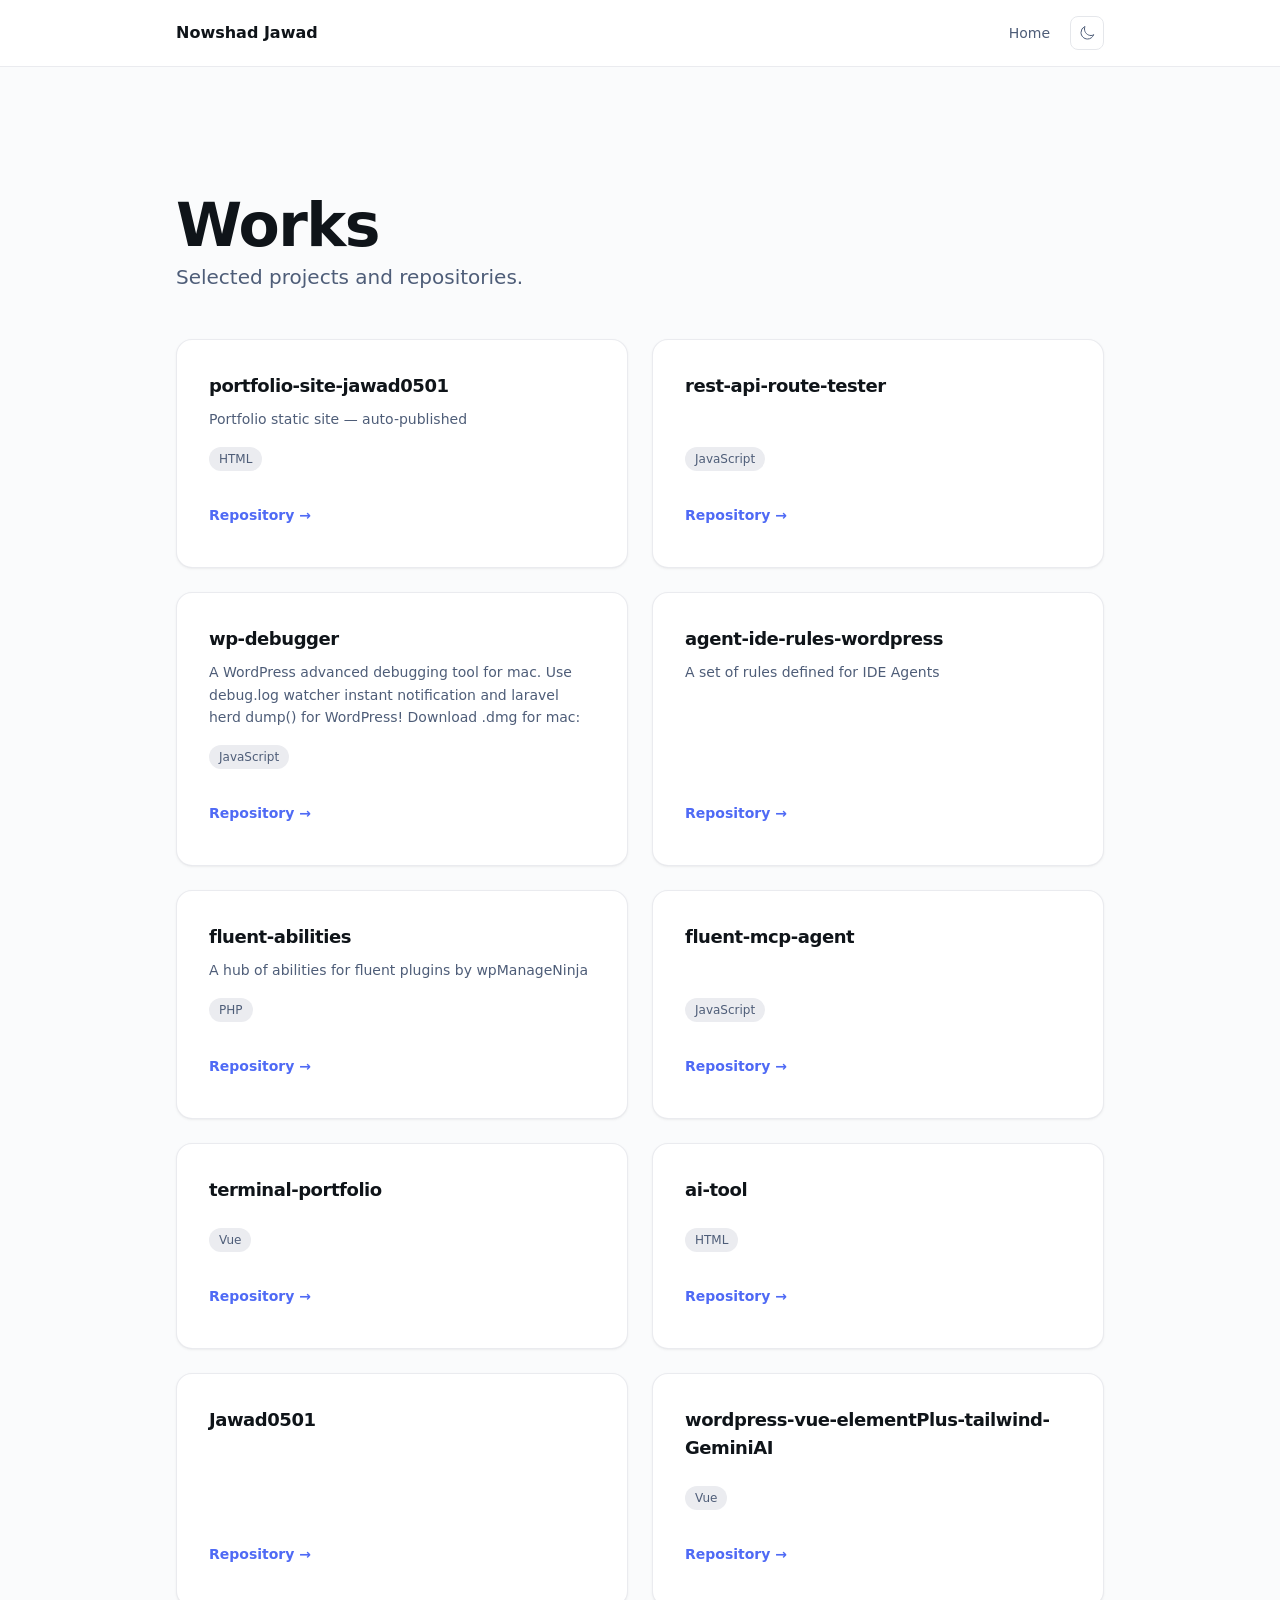
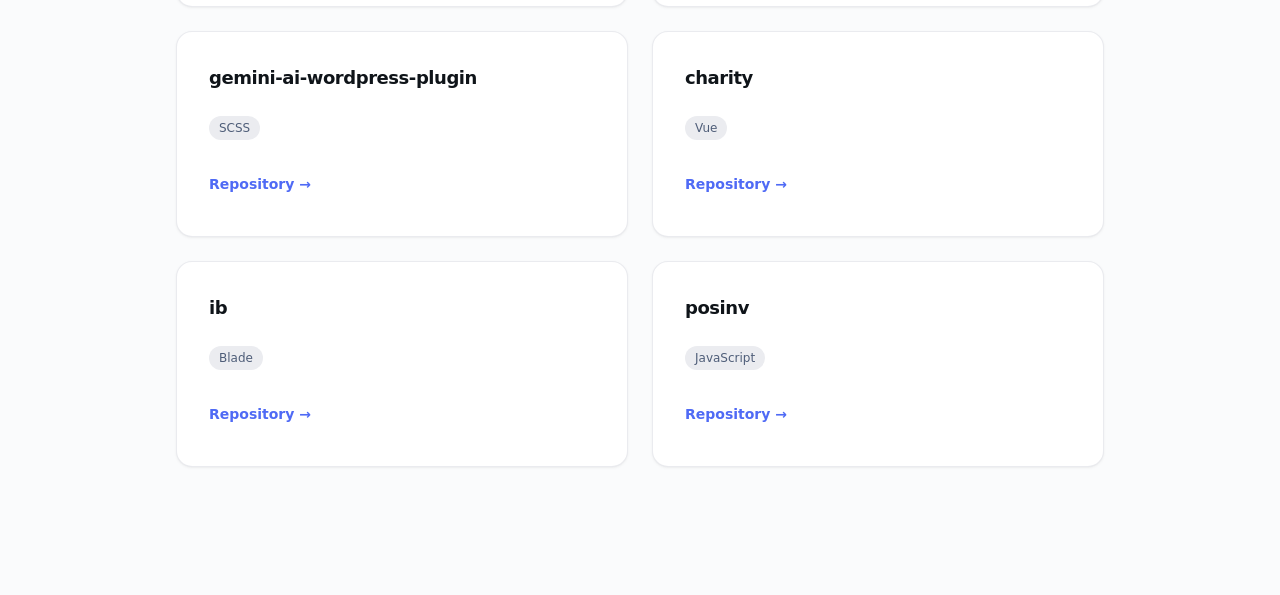
==== commit b499df4d: "Update portfolio static export" ====
--- a/works.html
+++ b/works.html
@@ -7,7 +7,7 @@
     <link rel="preconnect" href="https://fonts.googleapis.com">
     <link rel="preconnect" href="https://fonts.gstatic.com" crossorigin>
     <link href="https://fonts.googleapis.com/css2?family=Inter:wght@400;500;600;700&family=Plus+Jakarta+Sans:wght@600;700;800&display=swap" rel="stylesheet">
-        <link rel="stylesheet" href="css/portfolio.css">
+    <script type="module" src="http://127.0.0.1:5174/@vite/client"></script><link rel="stylesheet" href="http://127.0.0.1:5174/resources/css/app.css" /><script type="module" src="http://127.0.0.1:5174/resources/js/app.js"></script>    <link rel="stylesheet" href="css/portfolio.css">
     <script src="js/site.js" defer></script>
 </head>
 <body class="min-h-full bg-background text-text-primary antialiased">
@@ -16,7 +16,10 @@
             <a href="index.html" class="font-heading font-semibold text-text-primary dark:text-slate-100">Nowshad Jawad</a>
             <nav class="flex flex-wrap items-center justify-end gap-3 sm:gap-5 text-sm font-medium">
                 <a href="index.html" class="text-text-secondary transition-colors hover:text-primary dark:text-slate-400">Home</a>
-                                <button type="button" data-theme-toggle class="rounded-lg border border-border-light px-2.5 py-1.5 text-xs font-medium text-text-secondary transition-colors hover:border-primary/40 dark:border-slate-700">Theme</button>
+                                <button type="button" data-theme-toggle class="rounded-lg border border-border-light p-2 text-text-secondary transition-colors hover:border-primary/40 hover:text-primary dark:border-slate-700 dark:text-slate-400" title="Toggle theme">
+                    <svg class="w-4 h-4 hidden dark:block" fill="none" viewBox="0 0 24 24" stroke-width="1.5" stroke="currentColor"><path stroke-linecap="round" stroke-linejoin="round" d="M12 3v2.25m6.364.386l-1.591 1.591M21 12h-2.25m-.386 6.364l-1.591-1.591M12 18.75V21m-4.773-4.227l-1.591 1.591M5.25 12H3m4.227-4.773L5.636 5.636M15.75 12a3.75 3.75 0 11-7.5 0 3.75 3.75 0 017.5 0z" /></svg>
+                    <svg class="w-4 h-4 block dark:hidden" fill="none" viewBox="0 0 24 24" stroke-width="1.5" stroke="currentColor"><path stroke-linecap="round" stroke-linejoin="round" d="M21.752 15.002A9.718 9.718 0 0118 15.75c-5.385 0-9.75-4.365-9.75-9.75 0-1.33.266-2.597.748-3.752A9.753 9.753 0 003 11.25C3 16.635 7.365 21 12.75 21a9.753 9.753 0 009.002-5.998z" /></svg>
+                </button>
             </nav>
         </div>
     </header>
@@ -28,6 +31,14 @@
 
             <div class="mt-12 grid gap-6 sm:grid-cols-2">
                                                                                                     <article class="card card-hover flex flex-col">
+                            <h2 class="font-heading text-lg font-semibold text-text-primary dark:text-white">portfolio-site-jawad0501</h2>
+                            <p class="mt-2 flex-1 text-sm leading-relaxed text-text-secondary dark:text-slate-400">Portfolio static site — auto-published</p>
+                                                            <div class="mt-4 flex flex-wrap gap-1.5">
+                                                                            <span class="badge-neutral dark:bg-slate-800">HTML</span>
+                                                                    </div>
+                                                                                        <a href="https://github.com/Jawad0501/portfolio-site-jawad0501" class="btn-ghost mt-6 justify-start self-start px-0 text-sm font-semibold text-primary hover:bg-transparent dark:text-primary-light" target="_blank" rel="noopener">Repository →</a>
+                                                    </article>
+                                                                                                        <article class="card card-hover flex flex-col">
                             <h2 class="font-heading text-lg font-semibold text-text-primary dark:text-white">rest-api-route-tester</h2>
                             <p class="mt-2 flex-1 text-sm leading-relaxed text-text-secondary dark:text-slate-400"></p>
                                                             <div class="mt-4 flex flex-wrap gap-1.5">
--- a/css/portfolio.css
+++ b/css/portfolio.css
@@ -1 +1 @@
-*,:before,:after{--tw-border-spacing-x: 0;--tw-border-spacing-y: 0;--tw-translate-x: 0;--tw-translate-y: 0;--tw-rotate: 0;--tw-skew-x: 0;--tw-skew-y: 0;--tw-scale-x: 1;--tw-scale-y: 1;--tw-pan-x: ;--tw-pan-y: ;--tw-pinch-zoom: ;--tw-scroll-snap-strictness: proximity;--tw-gradient-from-position: ;--tw-gradient-via-position: ;--tw-gradient-to-position: ;--tw-ordinal: ;--tw-slashed-zero: ;--tw-numeric-figure: ;--tw-numeric-spacing: ;--tw-numeric-fraction: ;--tw-ring-inset: ;--tw-ring-offset-width: 0px;--tw-ring-offset-color: #fff;--tw-ring-color: rgb(59 130 246 / .5);--tw-ring-offset-shadow: 0 0 #0000;--tw-ring-shadow: 0 0 #0000;--tw-shadow: 0 0 #0000;--tw-shadow-colored: 0 0 #0000;--tw-blur: ;--tw-brightness: ;--tw-contrast: ;--tw-grayscale: ;--tw-hue-rotate: ;--tw-invert: ;--tw-saturate: ;--tw-sepia: ;--tw-drop-shadow: ;--tw-backdrop-blur: ;--tw-backdrop-brightness: ;--tw-backdrop-contrast: ;--tw-backdrop-grayscale: ;--tw-backdrop-hue-rotate: ;--tw-backdrop-invert: ;--tw-backdrop-opacity: ;--tw-backdrop-saturate: ;--tw-backdrop-sepia: ;--tw-contain-size: ;--tw-contain-layout: ;--tw-contain-paint: ;--tw-contain-style: }::backdrop{--tw-border-spacing-x: 0;--tw-border-spacing-y: 0;--tw-translate-x: 0;--tw-translate-y: 0;--tw-rotate: 0;--tw-skew-x: 0;--tw-skew-y: 0;--tw-scale-x: 1;--tw-scale-y: 1;--tw-pan-x: ;--tw-pan-y: ;--tw-pinch-zoom: ;--tw-scroll-snap-strictness: proximity;--tw-gradient-from-position: ;--tw-gradient-via-position: ;--tw-gradient-to-position: ;--tw-ordinal: ;--tw-slashed-zero: ;--tw-numeric-figure: ;--tw-numeric-spacing: ;--tw-numeric-fraction: ;--tw-ring-inset: ;--tw-ring-offset-width: 0px;--tw-ring-offset-color: #fff;--tw-ring-color: rgb(59 130 246 / .5);--tw-ring-offset-shadow: 0 0 #0000;--tw-ring-shadow: 0 0 #0000;--tw-shadow: 0 0 #0000;--tw-shadow-colored: 0 0 #0000;--tw-blur: ;--tw-brightness: ;--tw-contrast: ;--tw-grayscale: ;--tw-hue-rotate: ;--tw-invert: ;--tw-saturate: ;--tw-sepia: ;--tw-drop-shadow: ;--tw-backdrop-blur: ;--tw-backdrop-brightness: ;--tw-backdrop-contrast: ;--tw-backdrop-grayscale: ;--tw-backdrop-hue-rotate: ;--tw-backdrop-invert: ;--tw-backdrop-opacity: ;--tw-backdrop-saturate: ;--tw-backdrop-sepia: ;--tw-contain-size: ;--tw-contain-layout: ;--tw-contain-paint: ;--tw-contain-style: }*,:before,:after{box-sizing:border-box;border-width:0;border-style:solid;border-color:#e5e7eb}:before,:after{--tw-content: ""}html,:host{line-height:1.5;-webkit-text-size-adjust:100%;-moz-tab-size:4;-o-tab-size:4;tab-size:4;font-family:Inter,system-ui,ui-sans-serif,system-ui,sans-serif,"Apple Color Emoji","Segoe UI Emoji",Segoe UI Symbol,"Noto Color Emoji";font-feature-settings:normal;font-variation-settings:normal;-webkit-tap-highlight-color:transparent}body{margin:0;line-height:inherit}hr{height:0;color:inherit;border-top-width:1px}abbr:where([title]){-webkit-text-decoration:underline dotted;text-decoration:underline dotted}h1,h2,h3,h4,h5,h6{font-size:inherit;font-weight:inherit}a{color:inherit;text-decoration:inherit}b,strong{font-weight:bolder}code,kbd,samp,pre{font-family:ui-monospace,SFMono-Regular,Menlo,Consolas,monospace;font-feature-settings:normal;font-variation-settings:normal;font-size:1em}small{font-size:80%}sub,sup{font-size:75%;line-height:0;position:relative;vertical-align:baseline}sub{bottom:-.25em}sup{top:-.5em}table{text-indent:0;border-color:inherit;border-collapse:collapse}button,input,optgroup,select,textarea{font-family:inherit;font-feature-settings:inherit;font-variation-settings:inherit;font-size:100%;font-weight:inherit;line-height:inherit;letter-spacing:inherit;color:inherit;margin:0;padding:0}button,select{text-transform:none}button,input:where([type=button]),input:where([type=reset]),input:where([type=submit]){-webkit-appearance:button;background-color:transparent;background-image:none}:-moz-focusring{outline:auto}:-moz-ui-invalid{box-shadow:none}progress{vertical-align:baseline}::-webkit-inner-spin-button,::-webkit-outer-spin-button{height:auto}[type=search]{-webkit-appearance:textfield;outline-offset:-2px}::-webkit-search-decoration{-webkit-appearance:none}::-webkit-file-upload-button{-webkit-appearance:button;font:inherit}summary{display:list-item}blockquote,dl,dd,h1,h2,h3,h4,h5,h6,hr,figure,p,pre{margin:0}fieldset{margin:0;padding:0}legend{padding:0}ol,ul,menu{list-style:none;margin:0;padding:0}dialog{padding:0}textarea{resize:vertical}input::-moz-placeholder,textarea::-moz-placeholder{opacity:1;color:#9ca3af}input::placeholder,textarea::placeholder{opacity:1;color:#9ca3af}button,[role=button]{cursor:pointer}:disabled{cursor:default}img,svg,video,canvas,audio,iframe,embed,object{display:block;vertical-align:middle}img,video{max-width:100%;height:auto}[hidden]:where(:not([hidden=until-found])){display:none}:root{--bg-primary: #fafbfc;--bg-secondary: #f4f5f7;--bg-tertiary: #ebecf0;--text-primary: #0f1419;--text-secondary: #4e5d78;--text-muted: #6b7280;--accent-primary: #4f6af5;--accent-hover: #3d56e0;--accent-light: #eef1fe;--border-light: #e5e7eb;--border-medium: #d1d5db}.dark{--bg-primary: #09090f;--bg-secondary: #111827;--bg-tertiary: #1f2937;--text-primary: #f1f5f9;--text-secondary: #94a3b8;--text-muted: #64748b;--accent-primary: #6b84f7;--accent-hover: #4f6af5;--accent-light: #1e2a5e;--border-light: #1e293b;--border-medium: #334155}html{scroll-behavior:smooth;margin:0;padding:0;width:100%}body{margin:0;padding:0;width:100%;max-width:100vw;min-height:100vh;min-height:100dvh;overflow-x:hidden;padding-left:env(safe-area-inset-left,0px);padding-right:env(safe-area-inset-right,0px);padding-bottom:env(safe-area-inset-bottom,0px);--tw-bg-opacity: 1;background-color:rgb(250 251 252 / var(--tw-bg-opacity, 1));font-family:Inter,system-ui,ui-sans-serif,system-ui,sans-serif,"Apple Color Emoji","Segoe UI Emoji",Segoe UI Symbol,"Noto Color Emoji";--tw-text-opacity: 1;color:rgb(15 20 25 / var(--tw-text-opacity, 1));-webkit-font-smoothing:antialiased;-moz-osx-font-smoothing:grayscale;line-height:1.65}.dark body{background-color:var(--bg-primary);color:var(--text-primary)}h1,h2,h3,h4,h5,h6{font-family:Plus Jakarta Sans,system-ui,ui-sans-serif,system-ui,sans-serif,"Apple Color Emoji","Segoe UI Emoji",Segoe UI Symbol,"Noto Color Emoji";font-weight:700;letter-spacing:-.025em;line-height:1.25}.container{width:100%}@media(min-width:640px){.container{max-width:640px}}@media(min-width:768px){.container{max-width:768px}}@media(min-width:1024px){.container{max-width:1024px}}@media(min-width:1280px){.container{max-width:1280px}}@media(min-width:1536px){.container{max-width:1536px}}.section-container{margin-left:auto;margin-right:auto;box-sizing:border-box;width:100%;max-width:64rem;padding-left:1.25rem;padding-right:1.25rem}@media(min-width:640px){.section-container{padding-left:1.5rem;padding-right:1.5rem}}@media(min-width:768px){.section-container{padding-left:2rem;padding-right:2rem}}@media(min-width:1024px){.section-container{padding-left:3rem;padding-right:3rem}}.section-padding{padding-top:5rem;padding-bottom:5rem}@media(min-width:768px){.section-padding{padding-top:7rem;padding-bottom:7rem}}@media(min-width:1024px){.section-padding{padding-top:8rem;padding-bottom:8rem}}.btn-primary{display:inline-flex;align-items:center;justify-content:center;gap:.5rem;border-radius:.75rem;--tw-bg-opacity: 1;background-color:rgb(79 106 245 / var(--tw-bg-opacity, 1));padding:.875rem 1.5rem;font-weight:600;--tw-text-opacity: 1;color:rgb(255 255 255 / var(--tw-text-opacity, 1));--tw-shadow: 0 4px 14px 0 rgb(79 106 245 / .4);--tw-shadow-colored: 0 4px 14px 0 var(--tw-shadow-color);box-shadow:var(--tw-ring-offset-shadow, 0 0 #0000),var(--tw-ring-shadow, 0 0 #0000),var(--tw-shadow);transition-property:all;transition-timing-function:cubic-bezier(.4,0,.2,1);transition-duration:.2s}.btn-primary:hover{--tw-translate-y: -.125rem;transform:translate(var(--tw-translate-x),var(--tw-translate-y)) rotate(var(--tw-rotate)) skew(var(--tw-skew-x)) skewY(var(--tw-skew-y)) scaleX(var(--tw-scale-x)) scaleY(var(--tw-scale-y));--tw-bg-opacity: 1;background-color:rgb(61 86 224 / var(--tw-bg-opacity, 1));--tw-shadow: 0 10px 15px -3px rgb(0 0 0 / .1), 0 4px 6px -4px rgb(0 0 0 / .1);--tw-shadow-colored: 0 10px 15px -3px var(--tw-shadow-color), 0 4px 6px -4px var(--tw-shadow-color);box-shadow:var(--tw-ring-offset-shadow, 0 0 #0000),var(--tw-ring-shadow, 0 0 #0000),var(--tw-shadow)}.btn-primary:focus{outline:2px solid transparent;outline-offset:2px;--tw-ring-offset-shadow: var(--tw-ring-inset) 0 0 0 var(--tw-ring-offset-width) var(--tw-ring-offset-color);--tw-ring-shadow: var(--tw-ring-inset) 0 0 0 calc(2px + var(--tw-ring-offset-width)) var(--tw-ring-color);box-shadow:var(--tw-ring-offset-shadow),var(--tw-ring-shadow),var(--tw-shadow, 0 0 #0000);--tw-ring-opacity: 1;--tw-ring-color: rgb(79 106 245 / var(--tw-ring-opacity, 1));--tw-ring-offset-width: 2px}.btn-sm{display:inline-flex;align-items:center;justify-content:center;gap:.375rem;border-radius:.5rem;--tw-bg-opacity: 1;background-color:rgb(79 106 245 / var(--tw-bg-opacity, 1));padding:.5rem 1rem;font-size:.875rem;line-height:1.25rem;font-weight:600;--tw-text-opacity: 1;color:rgb(255 255 255 / var(--tw-text-opacity, 1));transition-property:all;transition-timing-function:cubic-bezier(.4,0,.2,1);transition-duration:.2s}.btn-sm:hover{--tw-translate-y: -.125rem;transform:translate(var(--tw-translate-x),var(--tw-translate-y)) rotate(var(--tw-rotate)) skew(var(--tw-skew-x)) skewY(var(--tw-skew-y)) scaleX(var(--tw-scale-x)) scaleY(var(--tw-scale-y));--tw-bg-opacity: 1;background-color:rgb(61 86 224 / var(--tw-bg-opacity, 1))}.btn-sm:focus{outline:2px solid transparent;outline-offset:2px;--tw-ring-offset-shadow: var(--tw-ring-inset) 0 0 0 var(--tw-ring-offset-width) var(--tw-ring-offset-color);--tw-ring-shadow: var(--tw-ring-inset) 0 0 0 calc(2px + var(--tw-ring-offset-width)) var(--tw-ring-color);box-shadow:var(--tw-ring-offset-shadow),var(--tw-ring-shadow),var(--tw-shadow, 0 0 #0000);--tw-ring-opacity: 1;--tw-ring-color: rgb(79 106 245 / var(--tw-ring-opacity, 1));--tw-ring-offset-width: 2px}.btn-outline{display:inline-flex;align-items:center;justify-content:center;gap:.5rem;border-radius:.75rem;border-width:2px;--tw-border-opacity: 1;border-color:rgb(79 106 245 / var(--tw-border-opacity, 1));padding:.875rem 1.5rem;font-weight:600;--tw-text-opacity: 1;color:rgb(79 106 245 / var(--tw-text-opacity, 1));transition-property:all;transition-timing-function:cubic-bezier(.4,0,.2,1);transition-duration:.2s}.btn-outline:hover{--tw-translate-y: -.125rem;transform:translate(var(--tw-translate-x),var(--tw-translate-y)) rotate(var(--tw-rotate)) skew(var(--tw-skew-x)) skewY(var(--tw-skew-y)) scaleX(var(--tw-scale-x)) scaleY(var(--tw-scale-y));--tw-border-opacity: 1;border-color:rgb(61 86 224 / var(--tw-border-opacity, 1));--tw-bg-opacity: 1;background-color:rgb(238 241 254 / var(--tw-bg-opacity, 1))}.btn-outline:focus{outline:2px solid transparent;outline-offset:2px;--tw-ring-offset-shadow: var(--tw-ring-inset) 0 0 0 var(--tw-ring-offset-width) var(--tw-ring-offset-color);--tw-ring-shadow: var(--tw-ring-inset) 0 0 0 calc(2px + var(--tw-ring-offset-width)) var(--tw-ring-color);box-shadow:var(--tw-ring-offset-shadow),var(--tw-ring-shadow),var(--tw-shadow, 0 0 #0000);--tw-ring-opacity: 1;--tw-ring-color: rgb(79 106 245 / var(--tw-ring-opacity, 1));--tw-ring-offset-width: 2px}.btn-outline:is(.dark *){--tw-border-opacity: 1;border-color:rgb(238 241 254 / var(--tw-border-opacity, 1));--tw-text-opacity: 1;color:rgb(238 241 254 / var(--tw-text-opacity, 1))}.btn-outline:hover:is(.dark *){background-color:#4f6af533}.btn-ghost{display:inline-flex;align-items:center;justify-content:center;gap:.5rem;border-radius:.75rem;padding:.625rem 1rem;--tw-text-opacity: 1;color:rgb(78 93 120 / var(--tw-text-opacity, 1));transition-property:all;transition-timing-function:cubic-bezier(.4,0,.2,1);transition-duration:.2s}.btn-ghost:hover{--tw-bg-opacity: 1;background-color:rgb(244 245 247 / var(--tw-bg-opacity, 1));--tw-text-opacity: 1;color:rgb(15 20 25 / var(--tw-text-opacity, 1))}.btn-ghost:focus{outline:2px solid transparent;outline-offset:2px;--tw-ring-offset-shadow: var(--tw-ring-inset) 0 0 0 var(--tw-ring-offset-width) var(--tw-ring-offset-color);--tw-ring-shadow: var(--tw-ring-inset) 0 0 0 calc(2px + var(--tw-ring-offset-width)) var(--tw-ring-color);box-shadow:var(--tw-ring-offset-shadow),var(--tw-ring-shadow),var(--tw-shadow, 0 0 #0000);--tw-ring-color: rgb(79 106 245 / .3);--tw-ring-offset-width: 1px}.btn-ghost:hover:is(.dark *){--tw-bg-opacity: 1;background-color:rgb(30 41 59 / var(--tw-bg-opacity, 1));--tw-text-opacity: 1;color:rgb(226 232 240 / var(--tw-text-opacity, 1))}.card{border-radius:1rem;border-width:1px;border-color:#e5e7ebcc;--tw-bg-opacity: 1;background-color:rgb(255 255 255 / var(--tw-bg-opacity, 1));padding:1.5rem;--tw-shadow: 0 1px 3px 0 rgb(0 0 0 / .05), 0 1px 2px -1px rgb(0 0 0 / .05);--tw-shadow-colored: 0 1px 3px 0 var(--tw-shadow-color), 0 1px 2px -1px var(--tw-shadow-color);box-shadow:var(--tw-ring-offset-shadow, 0 0 #0000),var(--tw-ring-shadow, 0 0 #0000),var(--tw-shadow);transition-property:all;transition-timing-function:cubic-bezier(.4,0,.2,1);transition-duration:.3s}.card:is(.dark *){--tw-border-opacity: 1;border-color:rgb(30 41 59 / var(--tw-border-opacity, 1));--tw-bg-opacity: 1;background-color:rgb(15 23 42 / var(--tw-bg-opacity, 1))}@media(min-width:768px){.card{padding:2rem}}.card-hover:hover{--tw-translate-y: -.25rem;transform:translate(var(--tw-translate-x),var(--tw-translate-y)) rotate(var(--tw-rotate)) skew(var(--tw-skew-x)) skewY(var(--tw-skew-y)) scaleX(var(--tw-scale-x)) scaleY(var(--tw-scale-y));border-color:#4f6af533;--tw-shadow: 0 10px 40px -10px rgb(79 106 245 / .2), 0 4px 15px -3px rgb(0 0 0 / .08);--tw-shadow-colored: 0 10px 40px -10px var(--tw-shadow-color), 0 4px 15px -3px var(--tw-shadow-color);box-shadow:var(--tw-ring-offset-shadow, 0 0 #0000),var(--tw-ring-shadow, 0 0 #0000),var(--tw-shadow)}.gradient-text{background-image:linear-gradient(to right,var(--tw-gradient-stops));--tw-gradient-from: #4F6AF5 var(--tw-gradient-from-position);--tw-gradient-to: rgb(79 106 245 / 0) var(--tw-gradient-to-position);--tw-gradient-stops: var(--tw-gradient-from), var(--tw-gradient-to);--tw-gradient-to: #2D3BB8 var(--tw-gradient-to-position);-webkit-background-clip:text;background-clip:text;color:transparent}.page-heading{font-family:Plus Jakarta Sans,system-ui,ui-sans-serif,system-ui,sans-serif,"Apple Color Emoji","Segoe UI Emoji",Segoe UI Symbol,"Noto Color Emoji";font-size:2.25rem;line-height:2.5rem;font-weight:700;letter-spacing:-.025em;--tw-text-opacity: 1;color:rgb(15 20 25 / var(--tw-text-opacity, 1))}.page-heading:is(.dark *){--tw-text-opacity: 1;color:rgb(248 250 252 / var(--tw-text-opacity, 1))}@media(min-width:768px){.page-heading{font-size:3rem;line-height:1}}@media(min-width:1024px){.page-heading{font-size:3.75rem;line-height:1}}.page-subheading{margin-top:1rem;max-width:42rem;font-size:1.125rem;line-height:1.75rem;--tw-text-opacity: 1;color:rgb(78 93 120 / var(--tw-text-opacity, 1))}.page-subheading:is(.dark *){--tw-text-opacity: 1;color:rgb(148 163 184 / var(--tw-text-opacity, 1))}@media(min-width:768px){.page-subheading{font-size:1.25rem;line-height:1.75rem}}.mono-label{font-family:ui-monospace,SFMono-Regular,Menlo,Consolas,monospace;font-size:.75rem;line-height:1rem;letter-spacing:-.025em;--tw-text-opacity: 1;color:rgb(107 114 128 / var(--tw-text-opacity, 1))}.mono-label:is(.dark *){--tw-text-opacity: 1;color:rgb(100 116 139 / var(--tw-text-opacity, 1))}.badge{display:inline-flex;align-items:center;gap:.25rem;border-radius:9999px;padding:.25rem .625rem;font-size:.75rem;line-height:1rem;font-weight:500}.badge-primary{display:inline-flex;align-items:center;gap:.25rem;border-radius:9999px;--tw-bg-opacity: 1;background-color:rgb(238 241 254 / var(--tw-bg-opacity, 1));padding:.25rem .625rem;font-size:.75rem;line-height:1rem;font-weight:500;--tw-text-opacity: 1;color:rgb(79 106 245 / var(--tw-text-opacity, 1))}.badge-primary:is(.dark *){background-color:#4f6af533;--tw-text-opacity: 1;color:rgb(238 241 254 / var(--tw-text-opacity, 1))}.badge-neutral{display:inline-flex;align-items:center;gap:.25rem;border-radius:9999px;--tw-bg-opacity: 1;background-color:rgb(235 236 240 / var(--tw-bg-opacity, 1));padding:.25rem .625rem;font-size:.75rem;line-height:1rem;font-weight:500;--tw-text-opacity: 1;color:rgb(78 93 120 / var(--tw-text-opacity, 1))}.badge-neutral:is(.dark *){--tw-bg-opacity: 1;background-color:rgb(30 41 59 / var(--tw-bg-opacity, 1));--tw-text-opacity: 1;color:rgb(148 163 184 / var(--tw-text-opacity, 1))}.section-dim{--tw-bg-opacity: 1;background-color:rgb(244 245 247 / var(--tw-bg-opacity, 1))}.section-dim:is(.dark *){background-color:#020617cc}.stat-card{border-radius:1rem;border-width:1px;border-color:#e5e7ebcc;--tw-bg-opacity: 1;background-color:rgb(255 255 255 / var(--tw-bg-opacity, 1));padding:1rem;--tw-shadow: 0 1px 3px 0 rgb(0 0 0 / .05), 0 1px 2px -1px rgb(0 0 0 / .05);--tw-shadow-colored: 0 1px 3px 0 var(--tw-shadow-color), 0 1px 2px -1px var(--tw-shadow-color);box-shadow:var(--tw-ring-offset-shadow, 0 0 #0000),var(--tw-ring-shadow, 0 0 #0000),var(--tw-shadow)}.stat-card:is(.dark *){--tw-border-opacity: 1;border-color:rgb(30 41 59 / var(--tw-border-opacity, 1));--tw-bg-opacity: 1;background-color:rgb(15 23 42 / var(--tw-bg-opacity, 1))}@media(min-width:768px){.stat-card{padding:1.25rem}}.stat-label{font-size:.75rem;line-height:1rem;font-weight:600;text-transform:uppercase;letter-spacing:.05em;--tw-text-opacity: 1;color:rgb(107 114 128 / var(--tw-text-opacity, 1))}.stat-label:is(.dark *){--tw-text-opacity: 1;color:rgb(148 163 184 / var(--tw-text-opacity, 1))}.stat-value{margin-top:.375rem;font-family:Plus Jakarta Sans,system-ui,ui-sans-serif,system-ui,sans-serif,"Apple Color Emoji","Segoe UI Emoji",Segoe UI Symbol,"Noto Color Emoji";font-size:1.5rem;line-height:2rem;font-weight:700;--tw-numeric-spacing: tabular-nums;font-variant-numeric:var(--tw-ordinal) var(--tw-slashed-zero) var(--tw-numeric-figure) var(--tw-numeric-spacing) var(--tw-numeric-fraction);--tw-text-opacity: 1;color:rgb(15 20 25 / var(--tw-text-opacity, 1))}.stat-value:is(.dark *){--tw-text-opacity: 1;color:rgb(255 255 255 / var(--tw-text-opacity, 1))}@media(min-width:768px){.stat-value{font-size:1.875rem;line-height:2.25rem}}.heatmap-cell{height:.75rem;width:.75rem;border-radius:2px;border-width:1px;border-color:#0000000d}.heatmap-cell:is(.dark *){border-color:#ffffff0d}.lang-bar{height:100%;border-radius:9999px;background-color:#4f6af5cc;transition-property:all;transition-timing-function:cubic-bezier(.4,0,.2,1);transition-duration:.7s}.repo-card{display:flex;flex-direction:column;gap:.5rem;border-radius:.75rem;border-width:1px;--tw-border-opacity: 1;border-color:rgb(229 231 235 / var(--tw-border-opacity, 1));--tw-bg-opacity: 1;background-color:rgb(255 255 255 / var(--tw-bg-opacity, 1));padding:1rem;transition-property:all;transition-timing-function:cubic-bezier(.4,0,.2,1);transition-duration:.2s}.repo-card:hover{--tw-translate-y: -.125rem;transform:translate(var(--tw-translate-x),var(--tw-translate-y)) rotate(var(--tw-rotate)) skew(var(--tw-skew-x)) skewY(var(--tw-skew-y)) scaleX(var(--tw-scale-x)) scaleY(var(--tw-scale-y));border-color:#4f6af54d;--tw-shadow: 0 10px 40px -10px rgb(79 106 245 / .2), 0 4px 15px -3px rgb(0 0 0 / .08);--tw-shadow-colored: 0 10px 40px -10px var(--tw-shadow-color), 0 4px 15px -3px var(--tw-shadow-color);box-shadow:var(--tw-ring-offset-shadow, 0 0 #0000),var(--tw-ring-shadow, 0 0 #0000),var(--tw-shadow)}.repo-card:is(.dark *){--tw-border-opacity: 1;border-color:rgb(30 41 59 / var(--tw-border-opacity, 1));--tw-bg-opacity: 1;background-color:rgb(15 23 42 / var(--tw-bg-opacity, 1))}.milestone-badge{display:inline-flex;align-items:center;gap:.5rem;border-radius:.75rem;border-width:1px;--tw-border-opacity: 1;border-color:rgb(167 243 208 / var(--tw-border-opacity, 1));--tw-bg-opacity: 1;background-color:rgb(236 253 245 / var(--tw-bg-opacity, 1));padding:.5rem .875rem}.milestone-badge:is(.dark *){border-color:#10b98133;background-color:#10b9810d}.field-input{width:100%;border-radius:.75rem;border-width:1px;--tw-border-opacity: 1;border-color:rgb(229 231 235 / var(--tw-border-opacity, 1));--tw-bg-opacity: 1;background-color:rgb(255 255 255 / var(--tw-bg-opacity, 1));padding:.625rem .75rem;font-size:.875rem;line-height:1.25rem;--tw-text-opacity: 1;color:rgb(15 20 25 / var(--tw-text-opacity, 1));transition-property:color,background-color,border-color,text-decoration-color,fill,stroke;transition-timing-function:cubic-bezier(.4,0,.2,1);transition-duration:.2s}.field-input::-moz-placeholder{--tw-text-opacity: 1;color:rgb(107 114 128 / var(--tw-text-opacity, 1))}.field-input::placeholder{--tw-text-opacity: 1;color:rgb(107 114 128 / var(--tw-text-opacity, 1))}.field-input:focus{--tw-border-opacity: 1;border-color:rgb(79 106 245 / var(--tw-border-opacity, 1));outline:2px solid transparent;outline-offset:2px;--tw-ring-offset-shadow: var(--tw-ring-inset) 0 0 0 var(--tw-ring-offset-width) var(--tw-ring-offset-color);--tw-ring-shadow: var(--tw-ring-inset) 0 0 0 calc(2px + var(--tw-ring-offset-width)) var(--tw-ring-color);box-shadow:var(--tw-ring-offset-shadow),var(--tw-ring-shadow),var(--tw-shadow, 0 0 #0000);--tw-ring-color: rgb(79 106 245 / .4)}.field-input:is(.dark *){--tw-border-opacity: 1;border-color:rgb(51 65 85 / var(--tw-border-opacity, 1));--tw-bg-opacity: 1;background-color:rgb(15 23 42 / var(--tw-bg-opacity, 1));--tw-text-opacity: 1;color:rgb(241 245 249 / var(--tw-text-opacity, 1))}.field-input:is(.dark *)::-moz-placeholder{--tw-text-opacity: 1;color:rgb(100 116 139 / var(--tw-text-opacity, 1))}.field-input:is(.dark *)::placeholder{--tw-text-opacity: 1;color:rgb(100 116 139 / var(--tw-text-opacity, 1))}.field-label{margin-bottom:.375rem;display:block;font-size:.75rem;line-height:1rem;font-weight:500;--tw-text-opacity: 1;color:rgb(78 93 120 / var(--tw-text-opacity, 1))}.field-label:is(.dark *){--tw-text-opacity: 1;color:rgb(148 163 184 / var(--tw-text-opacity, 1))}.admin-nav-active{--tw-bg-opacity: 1;background-color:rgb(79 106 245 / var(--tw-bg-opacity, 1));--tw-text-opacity: 1;color:rgb(255 255 255 / var(--tw-text-opacity, 1));--tw-shadow: 0 10px 15px -3px rgb(0 0 0 / .1), 0 4px 6px -4px rgb(0 0 0 / .1);--tw-shadow-colored: 0 10px 15px -3px var(--tw-shadow-color), 0 4px 6px -4px var(--tw-shadow-color);box-shadow:var(--tw-ring-offset-shadow, 0 0 #0000),var(--tw-ring-shadow, 0 0 #0000),var(--tw-shadow);--tw-shadow-color: rgb(79 106 245 / .2);--tw-shadow: var(--tw-shadow-colored)}.admin-nav-link{display:flex;align-items:center;gap:.625rem;border-radius:.5rem;padding:.5rem .75rem;font-size:.875rem;line-height:1.25rem;font-weight:500;--tw-text-opacity: 1;color:rgb(148 163 184 / var(--tw-text-opacity, 1));transition-property:all;transition-timing-function:cubic-bezier(.4,0,.2,1);transition-duration:.15s}.admin-nav-link:hover{background-color:#1e293bb3;--tw-text-opacity: 1;color:rgb(255 255 255 / var(--tw-text-opacity, 1))}.sr-only{position:absolute;width:1px;height:1px;padding:0;margin:-1px;overflow:hidden;clip:rect(0,0,0,0);white-space:nowrap;border-width:0}.pointer-events-none{pointer-events:none}.visible{visibility:visible}.static{position:static}.fixed{position:fixed}.absolute{position:absolute}.relative{position:relative}.sticky{position:sticky}.inset-0{top:0;right:0;bottom:0;left:0}.-bottom-16{bottom:-4rem}.-left-16{left:-4rem}.-left-20{left:-5rem}.bottom-0{bottom:0}.left-0{left:0}.right-0{right:0}.top-0{top:0}.z-0{z-index:0}.z-10{z-index:10}.z-50{z-index:50}.col-span-full{grid-column:1 / -1}.\!row-span-1{grid-row:span 1 / span 1!important}.-mx-3{margin-left:-.75rem;margin-right:-.75rem}.mx-5{margin-left:1.25rem;margin-right:1.25rem}.mx-auto{margin-left:auto;margin-right:auto}.my-3{margin-top:.75rem;margin-bottom:.75rem}.-ml-px{margin-left:-1px}.-mt-2{margin-top:-.5rem}.-mt-px{margin-top:-1px}.mb-0{margin-bottom:0}.mb-1{margin-bottom:.25rem}.mb-1\.5{margin-bottom:.375rem}.mb-12{margin-bottom:3rem}.mb-2{margin-bottom:.5rem}.mb-3{margin-bottom:.75rem}.mb-4{margin-bottom:1rem}.mb-5{margin-bottom:1.25rem}.mb-6{margin-bottom:1.5rem}.mb-8{margin-bottom:2rem}.ml-1{margin-left:.25rem}.ml-12{margin-left:3rem}.ml-2{margin-left:.5rem}.ml-3{margin-left:.75rem}.ml-4{margin-left:1rem}.mr-2{margin-right:.5rem}.mt-0\.5{margin-top:.125rem}.mt-1{margin-top:.25rem}.mt-1\.5{margin-top:.375rem}.mt-12{margin-top:3rem}.mt-2{margin-top:.5rem}.mt-3{margin-top:.75rem}.mt-4{margin-top:1rem}.mt-5{margin-top:1.25rem}.mt-6{margin-top:1.5rem}.mt-8{margin-top:2rem}.mt-auto{margin-top:auto}.line-clamp-2{overflow:hidden;display:-webkit-box;-webkit-box-orient:vertical;-webkit-line-clamp:2}.block{display:block}.inline-block{display:inline-block}.inline{display:inline}.flex{display:flex}.inline-flex{display:inline-flex}.table{display:table}.grid{display:grid}.\!hidden{display:none!important}.hidden{display:none}.aspect-video{aspect-ratio:16 / 9}.size-12{width:3rem;height:3rem}.size-5{width:1.25rem;height:1.25rem}.size-6{width:1.5rem;height:1.5rem}.h-12{height:3rem}.h-16{height:4rem}.h-2{height:.5rem}.h-2\.5{height:.625rem}.h-20{height:5rem}.h-24{height:6rem}.h-3{height:.75rem}.h-3\.5{height:.875rem}.h-4{height:1rem}.h-40{height:10rem}.h-5{height:1.25rem}.h-6{height:1.5rem}.h-7{height:1.75rem}.h-8{height:2rem}.h-\[3\.25rem\]{height:3.25rem}.h-\[32\.5rem\]{height:32.5rem}.h-\[35\.5rem\]{height:35.5rem}.h-full{height:100%}.h-px{height:1px}.h-screen{height:100vh}.max-h-32{max-height:8rem}.max-h-64{max-height:16rem}.min-h-\[3\.25rem\]{min-height:3.25rem}.min-h-full{min-height:100%}.min-h-screen{min-height:100vh}.w-12{width:3rem}.w-14{width:3.5rem}.w-2{width:.5rem}.w-20{width:5rem}.w-24{width:6rem}.w-3{width:.75rem}.w-3\.5{width:.875rem}.w-4{width:1rem}.w-5{width:1.25rem}.w-6{width:1.5rem}.w-60{width:15rem}.w-7{width:1.75rem}.w-8{width:2rem}.w-9{width:2.25rem}.w-\[8rem\]{width:8rem}.w-\[calc\(100\%_\+_8rem\)\]{width:calc(100% + 8rem)}.w-auto{width:auto}.w-full{width:100%}.min-w-0{min-width:0px}.min-w-\[480px\]{min-width:480px}.max-w-2xl{max-width:42rem}.max-w-5xl{max-width:64rem}.max-w-6xl{max-width:72rem}.max-w-8{max-width:2rem}.max-w-\[160px\]{max-width:160px}.max-w-\[200px\]{max-width:200px}.max-w-\[877px\]{max-width:877px}.max-w-full{max-width:100%}.max-w-md{max-width:28rem}.max-w-xl{max-width:36rem}.max-w-xs{max-width:20rem}.flex-1{flex:1 1 0%}.flex-none{flex:none}.shrink-0{flex-shrink:0}.flex-grow{flex-grow:1}.origin-top-right{transform-origin:top right}.translate-x-0\.5{--tw-translate-x: .125rem;transform:translate(var(--tw-translate-x),var(--tw-translate-y)) rotate(var(--tw-rotate)) skew(var(--tw-skew-x)) skewY(var(--tw-skew-y)) scaleX(var(--tw-scale-x)) scaleY(var(--tw-scale-y))}.translate-x-\[1\.125rem\]{--tw-translate-x: 1.125rem;transform:translate(var(--tw-translate-x),var(--tw-translate-y)) rotate(var(--tw-rotate)) skew(var(--tw-skew-x)) skewY(var(--tw-skew-y)) scaleX(var(--tw-scale-x)) scaleY(var(--tw-scale-y))}.-rotate-90{--tw-rotate: -90deg;transform:translate(var(--tw-translate-x),var(--tw-translate-y)) rotate(var(--tw-rotate)) skew(var(--tw-skew-x)) skewY(var(--tw-skew-y)) scaleX(var(--tw-scale-x)) scaleY(var(--tw-scale-y))}.transform{transform:translate(var(--tw-translate-x),var(--tw-translate-y)) rotate(var(--tw-rotate)) skew(var(--tw-skew-x)) skewY(var(--tw-skew-y)) scaleX(var(--tw-scale-x)) scaleY(var(--tw-scale-y))}@keyframes fadeIn{0%{opacity:0}to{opacity:1}}.animate-fade-in{animation:fadeIn .5s ease-out}.cursor-default{cursor:default}.cursor-pointer{cursor:pointer}.select-none{-webkit-user-select:none;-moz-user-select:none;user-select:none}.resize-y{resize:vertical}.resize{resize:both}.list-inside{list-style-position:inside}.list-disc{list-style-type:disc}.grid-cols-1{grid-template-columns:repeat(1,minmax(0,1fr))}.grid-cols-2{grid-template-columns:repeat(2,minmax(0,1fr))}.grid-rows-7{grid-template-rows:repeat(7,minmax(0,1fr))}.\!flex-row{flex-direction:row!important}.flex-col{flex-direction:column}.flex-wrap{flex-wrap:wrap}.items-start{align-items:flex-start}.items-end{align-items:flex-end}.items-center{align-items:center}.items-baseline{align-items:baseline}.items-stretch{align-items:stretch}.justify-start{justify-content:flex-start}.justify-end{justify-content:flex-end}.justify-center{justify-content:center}.justify-between{justify-content:space-between}.justify-items-center{justify-items:center}.gap-1{gap:.25rem}.gap-1\.5{gap:.375rem}.gap-2{gap:.5rem}.gap-2\.5{gap:.625rem}.gap-3{gap:.75rem}.gap-4{gap:1rem}.gap-5{gap:1.25rem}.gap-6{gap:1.5rem}.gap-\[3px\]{gap:3px}.space-y-0\.5>:not([hidden])~:not([hidden]){--tw-space-y-reverse: 0;margin-top:calc(.125rem * calc(1 - var(--tw-space-y-reverse)));margin-bottom:calc(.125rem * var(--tw-space-y-reverse))}.space-y-10>:not([hidden])~:not([hidden]){--tw-space-y-reverse: 0;margin-top:calc(2.5rem * calc(1 - var(--tw-space-y-reverse)));margin-bottom:calc(2.5rem * var(--tw-space-y-reverse))}.space-y-2>:not([hidden])~:not([hidden]){--tw-space-y-reverse: 0;margin-top:calc(.5rem * calc(1 - var(--tw-space-y-reverse)));margin-bottom:calc(.5rem * var(--tw-space-y-reverse))}.space-y-3>:not([hidden])~:not([hidden]){--tw-space-y-reverse: 0;margin-top:calc(.75rem * calc(1 - var(--tw-space-y-reverse)));margin-bottom:calc(.75rem * var(--tw-space-y-reverse))}.space-y-4>:not([hidden])~:not([hidden]){--tw-space-y-reverse: 0;margin-top:calc(1rem * calc(1 - var(--tw-space-y-reverse)));margin-bottom:calc(1rem * var(--tw-space-y-reverse))}.space-y-6>:not([hidden])~:not([hidden]){--tw-space-y-reverse: 0;margin-top:calc(1.5rem * calc(1 - var(--tw-space-y-reverse)));margin-bottom:calc(1.5rem * var(--tw-space-y-reverse))}.space-y-8>:not([hidden])~:not([hidden]){--tw-space-y-reverse: 0;margin-top:calc(2rem * calc(1 - var(--tw-space-y-reverse)));margin-bottom:calc(2rem * var(--tw-space-y-reverse))}.divide-y>:not([hidden])~:not([hidden]){--tw-divide-y-reverse: 0;border-top-width:calc(1px * calc(1 - var(--tw-divide-y-reverse)));border-bottom-width:calc(1px * var(--tw-divide-y-reverse))}.divide-slate-100>:not([hidden])~:not([hidden]){--tw-divide-opacity: 1;border-color:rgb(241 245 249 / var(--tw-divide-opacity, 1))}.self-start{align-self:flex-start}.self-center{align-self:center}.overflow-hidden{overflow:hidden}.overflow-x-auto{overflow-x:auto}.overflow-y-auto{overflow-y:auto}.overflow-y-hidden{overflow-y:hidden}.overflow-x-scroll{overflow-x:scroll}.truncate{overflow:hidden;text-overflow:ellipsis;white-space:nowrap}.whitespace-pre-wrap{white-space:pre-wrap}.break-words{overflow-wrap:break-word}.break-all{word-break:break-all}.rounded{border-radius:.25rem}.rounded-2xl{border-radius:1rem}.rounded-\[10px\]{border-radius:10px}.rounded-\[2px\]{border-radius:2px}.rounded-full{border-radius:9999px}.rounded-lg{border-radius:.5rem}.rounded-md{border-radius:.375rem}.rounded-sm{border-radius:.125rem}.rounded-xl{border-radius:.75rem}.rounded-l-md{border-top-left-radius:.375rem;border-bottom-left-radius:.375rem}.rounded-r-md{border-top-right-radius:.375rem;border-bottom-right-radius:.375rem}.border{border-width:1px}.border-2{border-width:2px}.border-b{border-bottom-width:1px}.border-b-2{border-bottom-width:2px}.border-l{border-left-width:1px}.border-l-2{border-left-width:2px}.border-r{border-right-width:1px}.border-t{border-top-width:1px}.border-dashed{border-style:dashed}.border-amber-200\/80{border-color:#fde68acc}.border-amber-500\/30{border-color:#f59e0b4d}.border-black\/5{border-color:#0000000d}.border-blue-500\/20{border-color:#3b82f633}.border-blue-500\/30{border-color:#3b82f64d}.border-border-light{--tw-border-opacity: 1;border-color:rgb(229 231 235 / var(--tw-border-opacity, 1))}.border-border-light\/60{border-color:#e5e7eb99}.border-border-light\/80{border-color:#e5e7ebcc}.border-emerald-200{--tw-border-opacity: 1;border-color:rgb(167 243 208 / var(--tw-border-opacity, 1))}.border-emerald-500\/30{border-color:#10b9814d}.border-gray-200{--tw-border-opacity: 1;border-color:rgb(229 231 235 / var(--tw-border-opacity, 1))}.border-gray-300{--tw-border-opacity: 1;border-color:rgb(209 213 219 / var(--tw-border-opacity, 1))}.border-gray-400{--tw-border-opacity: 1;border-color:rgb(156 163 175 / var(--tw-border-opacity, 1))}.border-gray-600{--tw-border-opacity: 1;border-color:rgb(75 85 99 / var(--tw-border-opacity, 1))}.border-pink-500\/20{border-color:#ec489933}.border-pink-500\/30{border-color:#ec48994d}.border-primary{--tw-border-opacity: 1;border-color:rgb(79 106 245 / var(--tw-border-opacity, 1))}.border-primary\/30{border-color:#4f6af54d}.border-red-200{--tw-border-opacity: 1;border-color:rgb(254 202 202 / var(--tw-border-opacity, 1))}.border-slate-200{--tw-border-opacity: 1;border-color:rgb(226 232 240 / var(--tw-border-opacity, 1))}.border-slate-200\/60{border-color:#e2e8f099}.border-slate-200\/80{border-color:#e2e8f0cc}.border-slate-300{--tw-border-opacity: 1;border-color:rgb(203 213 225 / var(--tw-border-opacity, 1))}.border-slate-500\/30{border-color:#64748b4d}.border-slate-800{--tw-border-opacity: 1;border-color:rgb(30 41 59 / var(--tw-border-opacity, 1))}.border-slate-800\/60{border-color:#1e293b99}.border-transparent{border-color:transparent}.border-violet-500\/20{border-color:#8b5cf633}.border-violet-500\/30{border-color:#8b5cf64d}.border-l-red-500{--tw-border-opacity: 1;border-left-color:rgb(239 68 68 / var(--tw-border-opacity, 1))}.bg-\[\#FF2D20\]\/10{background-color:#ff2d201a}.bg-amber-100{--tw-bg-opacity: 1;background-color:rgb(254 243 199 / var(--tw-bg-opacity, 1))}.bg-amber-50{--tw-bg-opacity: 1;background-color:rgb(255 251 235 / var(--tw-bg-opacity, 1))}.bg-amber-500\/10{background-color:#f59e0b1a}.bg-amber-600{--tw-bg-opacity: 1;background-color:rgb(217 119 6 / var(--tw-bg-opacity, 1))}.bg-background{--tw-bg-opacity: 1;background-color:rgb(250 251 252 / var(--tw-bg-opacity, 1))}.bg-background-secondary{--tw-bg-opacity: 1;background-color:rgb(244 245 247 / var(--tw-bg-opacity, 1))}.bg-black{--tw-bg-opacity: 1;background-color:rgb(0 0 0 / var(--tw-bg-opacity, 1))}.bg-blue-500\/10{background-color:#3b82f61a}.bg-emerald-200{--tw-bg-opacity: 1;background-color:rgb(167 243 208 / var(--tw-bg-opacity, 1))}.bg-emerald-300{--tw-bg-opacity: 1;background-color:rgb(110 231 183 / var(--tw-bg-opacity, 1))}.bg-emerald-400{--tw-bg-opacity: 1;background-color:rgb(52 211 153 / var(--tw-bg-opacity, 1))}.bg-emerald-50{--tw-bg-opacity: 1;background-color:rgb(236 253 245 / var(--tw-bg-opacity, 1))}.bg-emerald-50\/50{background-color:#ecfdf580}.bg-emerald-500\/10{background-color:#10b9811a}.bg-emerald-600{--tw-bg-opacity: 1;background-color:rgb(5 150 105 / var(--tw-bg-opacity, 1))}.bg-gray-100{--tw-bg-opacity: 1;background-color:rgb(243 244 246 / var(--tw-bg-opacity, 1))}.bg-gray-200{--tw-bg-opacity: 1;background-color:rgb(229 231 235 / var(--tw-bg-opacity, 1))}.bg-gray-200\/80{background-color:#e5e7ebcc}.bg-gray-50{--tw-bg-opacity: 1;background-color:rgb(249 250 251 / var(--tw-bg-opacity, 1))}.bg-gray-800{--tw-bg-opacity: 1;background-color:rgb(31 41 55 / var(--tw-bg-opacity, 1))}.bg-pink-500\/10{background-color:#ec48991a}.bg-primary{--tw-bg-opacity: 1;background-color:rgb(79 106 245 / var(--tw-bg-opacity, 1))}.bg-primary\/10{background-color:#4f6af51a}.bg-primary\/20{background-color:#4f6af533}.bg-primary\/60{background-color:#4f6af599}.bg-primary\/80{background-color:#4f6af5cc}.bg-red-50{--tw-bg-opacity: 1;background-color:rgb(254 242 242 / var(--tw-bg-opacity, 1))}.bg-red-500\/20{background-color:#ef444433}.bg-slate-100{--tw-bg-opacity: 1;background-color:rgb(241 245 249 / var(--tw-bg-opacity, 1))}.bg-slate-200{--tw-bg-opacity: 1;background-color:rgb(226 232 240 / var(--tw-bg-opacity, 1))}.bg-slate-300{--tw-bg-opacity: 1;background-color:rgb(203 213 225 / var(--tw-bg-opacity, 1))}.bg-slate-50{--tw-bg-opacity: 1;background-color:rgb(248 250 252 / var(--tw-bg-opacity, 1))}.bg-slate-50\/50{background-color:#f8fafc80}.bg-slate-50\/80{background-color:#f8fafccc}.bg-slate-500\/10{background-color:#64748b1a}.bg-slate-950{--tw-bg-opacity: 1;background-color:rgb(2 6 23 / var(--tw-bg-opacity, 1))}.bg-transparent{background-color:transparent}.bg-violet-500\/10{background-color:#8b5cf61a}.bg-white{--tw-bg-opacity: 1;background-color:rgb(255 255 255 / var(--tw-bg-opacity, 1))}.bg-white\/90{background-color:#ffffffe6}.bg-zinc-900{--tw-bg-opacity: 1;background-color:rgb(24 24 27 / var(--tw-bg-opacity, 1))}.bg-gradient-to-b{background-image:linear-gradient(to bottom,var(--tw-gradient-stops))}.from-transparent{--tw-gradient-from: transparent var(--tw-gradient-from-position);--tw-gradient-to: rgb(0 0 0 / 0) var(--tw-gradient-to-position);--tw-gradient-stops: var(--tw-gradient-from), var(--tw-gradient-to)}.via-white{--tw-gradient-to: rgb(255 255 255 / 0) var(--tw-gradient-to-position);--tw-gradient-stops: var(--tw-gradient-from), #fff var(--tw-gradient-via-position), var(--tw-gradient-to)}.via-zinc-900{--tw-gradient-to: rgb(24 24 27 / 0) var(--tw-gradient-to-position);--tw-gradient-stops: var(--tw-gradient-from), #18181b var(--tw-gradient-via-position), var(--tw-gradient-to)}.to-white{--tw-gradient-to: #fff var(--tw-gradient-to-position)}.to-zinc-900{--tw-gradient-to: #18181b var(--tw-gradient-to-position)}.fill-red-500{fill:#ef4444}.stroke-\[\#FF2D20\]{stroke:#ff2d20}.stroke-amber-400{stroke:#fbbf24}.stroke-amber-500{stroke:#f59e0b}.stroke-blue-400{stroke:#60a5fa}.stroke-blue-500{stroke:#3b82f6}.stroke-emerald-400{stroke:#34d399}.stroke-emerald-500{stroke:#10b981}.stroke-slate-200{stroke:#e2e8f0}.stroke-slate-400{stroke:#94a3b8}.object-cover{-o-object-fit:cover;object-fit:cover}.object-top{-o-object-position:top;object-position:top}.\!p-4{padding:1rem!important}.\!p-5{padding:1.25rem!important}.p-1{padding:.25rem}.p-10{padding:2.5rem}.p-2{padding:.5rem}.p-3{padding:.75rem}.p-3\.5{padding:.875rem}.p-4{padding:1rem}.p-5{padding:1.25rem}.p-6{padding:1.5rem}.p-8{padding:2rem}.px-0{padding-left:0;padding-right:0}.px-1{padding-left:.25rem;padding-right:.25rem}.px-1\.5{padding-left:.375rem;padding-right:.375rem}.px-2{padding-left:.5rem;padding-right:.5rem}.px-2\.5{padding-left:.625rem;padding-right:.625rem}.px-3{padding-left:.75rem;padding-right:.75rem}.px-3\.5{padding-left:.875rem;padding-right:.875rem}.px-4{padding-left:1rem;padding-right:1rem}.px-5{padding-left:1.25rem;padding-right:1.25rem}.px-6{padding-left:1.5rem;padding-right:1.5rem}.py-0\.5{padding-top:.125rem;padding-bottom:.125rem}.py-1{padding-top:.25rem;padding-bottom:.25rem}.py-1\.5{padding-top:.375rem;padding-bottom:.375rem}.py-10{padding-top:2.5rem;padding-bottom:2.5rem}.py-12{padding-top:3rem;padding-bottom:3rem}.py-16{padding-top:4rem;padding-bottom:4rem}.py-2{padding-top:.5rem;padding-bottom:.5rem}.py-2\.5{padding-top:.625rem;padding-bottom:.625rem}.py-3{padding-top:.75rem;padding-bottom:.75rem}.py-4{padding-top:1rem;padding-bottom:1rem}.py-6{padding-top:1.5rem;padding-bottom:1.5rem}.pb-12{padding-bottom:3rem}.pb-2{padding-bottom:.5rem}.pb-20{padding-bottom:5rem}.pb-4{padding-bottom:1rem}.pl-7{padding-left:1.75rem}.pt-10{padding-top:2.5rem}.pt-2{padding-top:.5rem}.pt-3{padding-top:.75rem}.pt-4{padding-top:1rem}.pt-5{padding-top:1.25rem}.pt-6{padding-top:1.5rem}.pt-8{padding-top:2rem}.pt-\[2px\]{padding-top:2px}.text-left{text-align:left}.text-center{text-align:center}.text-right{text-align:right}.font-heading{font-family:Plus Jakarta Sans,system-ui,ui-sans-serif,system-ui,sans-serif,"Apple Color Emoji","Segoe UI Emoji",Segoe UI Symbol,"Noto Color Emoji"}.font-mono{font-family:ui-monospace,SFMono-Regular,Menlo,Consolas,monospace}.font-sans{font-family:Inter,system-ui,ui-sans-serif,system-ui,sans-serif,"Apple Color Emoji","Segoe UI Emoji",Segoe UI Symbol,"Noto Color Emoji"}.text-2xl{font-size:1.5rem;line-height:2rem}.text-3xl{font-size:1.875rem;line-height:2.25rem}.text-4xl{font-size:2.25rem;line-height:2.5rem}.text-\[10px\]{font-size:10px}.text-\[11px\]{font-size:11px}.text-base{font-size:1rem;line-height:1.5rem}.text-lg{font-size:1.125rem;line-height:1.75rem}.text-sm{font-size:.875rem;line-height:1.25rem}.text-sm\/relaxed{font-size:.875rem;line-height:1.625}.text-xl{font-size:1.25rem;line-height:1.75rem}.text-xs{font-size:.75rem;line-height:1rem}.font-bold{font-weight:700}.font-medium{font-weight:500}.font-normal{font-weight:400}.font-semibold{font-weight:600}.uppercase{text-transform:uppercase}.normal-case{text-transform:none}.tabular-nums{--tw-numeric-spacing: tabular-nums;font-variant-numeric:var(--tw-ordinal) var(--tw-slashed-zero) var(--tw-numeric-figure) var(--tw-numeric-spacing) var(--tw-numeric-fraction)}.leading-5{line-height:1.25rem}.leading-7{line-height:1.75rem}.leading-none{line-height:1}.leading-relaxed{line-height:1.625}.leading-snug{line-height:1.375}.tracking-\[0\.15em\]{letter-spacing:.15em}.tracking-tight{letter-spacing:-.025em}.tracking-wide{letter-spacing:.025em}.tracking-wider{letter-spacing:.05em}.tracking-widest{letter-spacing:.1em}.text-amber-400{--tw-text-opacity: 1;color:rgb(251 191 36 / var(--tw-text-opacity, 1))}.text-amber-500{--tw-text-opacity: 1;color:rgb(245 158 11 / var(--tw-text-opacity, 1))}.text-amber-900{--tw-text-opacity: 1;color:rgb(120 53 15 / var(--tw-text-opacity, 1))}.text-black{--tw-text-opacity: 1;color:rgb(0 0 0 / var(--tw-text-opacity, 1))}.text-black\/50{color:#00000080}.text-blue-400{--tw-text-opacity: 1;color:rgb(96 165 250 / var(--tw-text-opacity, 1))}.text-blue-500{--tw-text-opacity: 1;color:rgb(59 130 246 / var(--tw-text-opacity, 1))}.text-cyan-500{--tw-text-opacity: 1;color:rgb(6 182 212 / var(--tw-text-opacity, 1))}.text-emerald-400{--tw-text-opacity: 1;color:rgb(52 211 153 / var(--tw-text-opacity, 1))}.text-emerald-500{--tw-text-opacity: 1;color:rgb(16 185 129 / var(--tw-text-opacity, 1))}.text-emerald-600{--tw-text-opacity: 1;color:rgb(5 150 105 / var(--tw-text-opacity, 1))}.text-emerald-700{--tw-text-opacity: 1;color:rgb(4 120 87 / var(--tw-text-opacity, 1))}.text-emerald-900{--tw-text-opacity: 1;color:rgb(6 78 59 / var(--tw-text-opacity, 1))}.text-gray-200{--tw-text-opacity: 1;color:rgb(229 231 235 / var(--tw-text-opacity, 1))}.text-gray-300{--tw-text-opacity: 1;color:rgb(209 213 219 / var(--tw-text-opacity, 1))}.text-gray-400{--tw-text-opacity: 1;color:rgb(156 163 175 / var(--tw-text-opacity, 1))}.text-gray-50{--tw-text-opacity: 1;color:rgb(249 250 251 / var(--tw-text-opacity, 1))}.text-gray-500{--tw-text-opacity: 1;color:rgb(107 114 128 / var(--tw-text-opacity, 1))}.text-gray-600{--tw-text-opacity: 1;color:rgb(75 85 99 / var(--tw-text-opacity, 1))}.text-gray-700{--tw-text-opacity: 1;color:rgb(55 65 81 / var(--tw-text-opacity, 1))}.text-gray-900{--tw-text-opacity: 1;color:rgb(17 24 39 / var(--tw-text-opacity, 1))}.text-orange-500{--tw-text-opacity: 1;color:rgb(249 115 22 / var(--tw-text-opacity, 1))}.text-pink-400{--tw-text-opacity: 1;color:rgb(244 114 182 / var(--tw-text-opacity, 1))}.text-pink-500{--tw-text-opacity: 1;color:rgb(236 72 153 / var(--tw-text-opacity, 1))}.text-primary{--tw-text-opacity: 1;color:rgb(79 106 245 / var(--tw-text-opacity, 1))}.text-primary-light{--tw-text-opacity: 1;color:rgb(238 241 254 / var(--tw-text-opacity, 1))}.text-red-400{--tw-text-opacity: 1;color:rgb(248 113 113 / var(--tw-text-opacity, 1))}.text-red-500{--tw-text-opacity: 1;color:rgb(239 68 68 / var(--tw-text-opacity, 1))}.text-red-600{--tw-text-opacity: 1;color:rgb(220 38 38 / var(--tw-text-opacity, 1))}.text-red-700{--tw-text-opacity: 1;color:rgb(185 28 28 / var(--tw-text-opacity, 1))}.text-red-800{--tw-text-opacity: 1;color:rgb(153 27 27 / var(--tw-text-opacity, 1))}.text-red-900{--tw-text-opacity: 1;color:rgb(127 29 29 / var(--tw-text-opacity, 1))}.text-rose-500{--tw-text-opacity: 1;color:rgb(244 63 94 / var(--tw-text-opacity, 1))}.text-slate-100{--tw-text-opacity: 1;color:rgb(241 245 249 / var(--tw-text-opacity, 1))}.text-slate-300{--tw-text-opacity: 1;color:rgb(203 213 225 / var(--tw-text-opacity, 1))}.text-slate-400{--tw-text-opacity: 1;color:rgb(148 163 184 / var(--tw-text-opacity, 1))}.text-slate-500{--tw-text-opacity: 1;color:rgb(100 116 139 / var(--tw-text-opacity, 1))}.text-slate-600{--tw-text-opacity: 1;color:rgb(71 85 105 / var(--tw-text-opacity, 1))}.text-slate-700{--tw-text-opacity: 1;color:rgb(51 65 85 / var(--tw-text-opacity, 1))}.text-slate-900{--tw-text-opacity: 1;color:rgb(15 23 42 / var(--tw-text-opacity, 1))}.text-teal-500{--tw-text-opacity: 1;color:rgb(20 184 166 / var(--tw-text-opacity, 1))}.text-text-muted{--tw-text-opacity: 1;color:rgb(107 114 128 / var(--tw-text-opacity, 1))}.text-text-primary{--tw-text-opacity: 1;color:rgb(15 20 25 / var(--tw-text-opacity, 1))}.text-text-secondary{--tw-text-opacity: 1;color:rgb(78 93 120 / var(--tw-text-opacity, 1))}.text-violet-400{--tw-text-opacity: 1;color:rgb(167 139 250 / var(--tw-text-opacity, 1))}.text-violet-500{--tw-text-opacity: 1;color:rgb(139 92 246 / var(--tw-text-opacity, 1))}.text-white{--tw-text-opacity: 1;color:rgb(255 255 255 / var(--tw-text-opacity, 1))}.underline{text-decoration-line:underline}.antialiased{-webkit-font-smoothing:antialiased;-moz-osx-font-smoothing:grayscale}.opacity-40{opacity:.4}.opacity-50{opacity:.5}.opacity-70{opacity:.7}.shadow{--tw-shadow: 0 1px 3px 0 rgb(0 0 0 / .1), 0 1px 2px -1px rgb(0 0 0 / .1);--tw-shadow-colored: 0 1px 3px 0 var(--tw-shadow-color), 0 1px 2px -1px var(--tw-shadow-color);box-shadow:var(--tw-ring-offset-shadow, 0 0 #0000),var(--tw-ring-shadow, 0 0 #0000),var(--tw-shadow)}.shadow-\[0px_14px_34px_0px_rgba\(0\,0\,0\,0\.08\)\]{--tw-shadow: 0px 14px 34px 0px rgba(0,0,0,.08);--tw-shadow-colored: 0px 14px 34px 0px var(--tw-shadow-color);box-shadow:var(--tw-ring-offset-shadow, 0 0 #0000),var(--tw-ring-shadow, 0 0 #0000),var(--tw-shadow)}.shadow-sm{--tw-shadow: 0 1px 2px 0 rgb(0 0 0 / .05);--tw-shadow-colored: 0 1px 2px 0 var(--tw-shadow-color);box-shadow:var(--tw-ring-offset-shadow, 0 0 #0000),var(--tw-ring-shadow, 0 0 #0000),var(--tw-shadow)}.shadow-soft{--tw-shadow: 0 2px 15px -3px rgb(79 106 245 / .08), 0 10px 20px -2px rgb(79 106 245 / .04);--tw-shadow-colored: 0 2px 15px -3px var(--tw-shadow-color), 0 10px 20px -2px var(--tw-shadow-color);box-shadow:var(--tw-ring-offset-shadow, 0 0 #0000),var(--tw-ring-shadow, 0 0 #0000),var(--tw-shadow)}.shadow-xl{--tw-shadow: 0 20px 25px -5px rgb(0 0 0 / .1), 0 8px 10px -6px rgb(0 0 0 / .1);--tw-shadow-colored: 0 20px 25px -5px var(--tw-shadow-color), 0 8px 10px -6px var(--tw-shadow-color);box-shadow:var(--tw-ring-offset-shadow, 0 0 #0000),var(--tw-ring-shadow, 0 0 #0000),var(--tw-shadow)}.ring{--tw-ring-offset-shadow: var(--tw-ring-inset) 0 0 0 var(--tw-ring-offset-width) var(--tw-ring-offset-color);--tw-ring-shadow: var(--tw-ring-inset) 0 0 0 calc(3px + var(--tw-ring-offset-width)) var(--tw-ring-color);box-shadow:var(--tw-ring-offset-shadow),var(--tw-ring-shadow),var(--tw-shadow, 0 0 #0000)}.ring-1{--tw-ring-offset-shadow: var(--tw-ring-inset) 0 0 0 var(--tw-ring-offset-width) var(--tw-ring-offset-color);--tw-ring-shadow: var(--tw-ring-inset) 0 0 0 calc(1px + var(--tw-ring-offset-width)) var(--tw-ring-color);box-shadow:var(--tw-ring-offset-shadow),var(--tw-ring-shadow),var(--tw-shadow, 0 0 #0000)}.ring-2{--tw-ring-offset-shadow: var(--tw-ring-inset) 0 0 0 var(--tw-ring-offset-width) var(--tw-ring-offset-color);--tw-ring-shadow: var(--tw-ring-inset) 0 0 0 calc(2px + var(--tw-ring-offset-width)) var(--tw-ring-color);box-shadow:var(--tw-ring-offset-shadow),var(--tw-ring-shadow),var(--tw-shadow, 0 0 #0000)}.ring-black{--tw-ring-opacity: 1;--tw-ring-color: rgb(0 0 0 / var(--tw-ring-opacity, 1))}.ring-border-light{--tw-ring-opacity: 1;--tw-ring-color: rgb(229 231 235 / var(--tw-ring-opacity, 1))}.ring-gray-300{--tw-ring-opacity: 1;--tw-ring-color: rgb(209 213 219 / var(--tw-ring-opacity, 1))}.ring-gray-900\/5{--tw-ring-color: rgb(17 24 39 / .05)}.ring-slate-200{--tw-ring-opacity: 1;--tw-ring-color: rgb(226 232 240 / var(--tw-ring-opacity, 1))}.ring-transparent{--tw-ring-color: transparent}.ring-white{--tw-ring-opacity: 1;--tw-ring-color: rgb(255 255 255 / var(--tw-ring-opacity, 1))}.ring-white\/\[0\.05\]{--tw-ring-color: rgb(255 255 255 / .05)}.ring-zinc-800{--tw-ring-opacity: 1;--tw-ring-color: rgb(39 39 42 / var(--tw-ring-opacity, 1))}.drop-shadow{--tw-drop-shadow: drop-shadow(0 1px 2px rgb(0 0 0 / .1)) drop-shadow(0 1px 1px rgb(0 0 0 / .06));filter:var(--tw-blur) var(--tw-brightness) var(--tw-contrast) var(--tw-grayscale) var(--tw-hue-rotate) var(--tw-invert) var(--tw-saturate) var(--tw-sepia) var(--tw-drop-shadow)}.drop-shadow-\[0px_4px_34px_rgba\(0\,0\,0\,0\.06\)\]{--tw-drop-shadow: drop-shadow(0px 4px 34px rgba(0,0,0,.06));filter:var(--tw-blur) var(--tw-brightness) var(--tw-contrast) var(--tw-grayscale) var(--tw-hue-rotate) var(--tw-invert) var(--tw-saturate) var(--tw-sepia) var(--tw-drop-shadow)}.drop-shadow-\[0px_4px_34px_rgba\(0\,0\,0\,0\.25\)\]{--tw-drop-shadow: drop-shadow(0px 4px 34px rgba(0,0,0,.25));filter:var(--tw-blur) var(--tw-brightness) var(--tw-contrast) var(--tw-grayscale) var(--tw-hue-rotate) var(--tw-invert) var(--tw-saturate) var(--tw-sepia) var(--tw-drop-shadow)}.filter{filter:var(--tw-blur) var(--tw-brightness) var(--tw-contrast) var(--tw-grayscale) var(--tw-hue-rotate) var(--tw-invert) var(--tw-saturate) var(--tw-sepia) var(--tw-drop-shadow)}.backdrop-blur{--tw-backdrop-blur: blur(8px);-webkit-backdrop-filter:var(--tw-backdrop-blur) var(--tw-backdrop-brightness) var(--tw-backdrop-contrast) var(--tw-backdrop-grayscale) var(--tw-backdrop-hue-rotate) var(--tw-backdrop-invert) var(--tw-backdrop-opacity) var(--tw-backdrop-saturate) var(--tw-backdrop-sepia);backdrop-filter:var(--tw-backdrop-blur) var(--tw-backdrop-brightness) var(--tw-backdrop-contrast) var(--tw-backdrop-grayscale) var(--tw-backdrop-hue-rotate) var(--tw-backdrop-invert) var(--tw-backdrop-opacity) var(--tw-backdrop-saturate) var(--tw-backdrop-sepia)}.transition{transition-property:color,background-color,border-color,text-decoration-color,fill,stroke,opacity,box-shadow,transform,filter,backdrop-filter;transition-timing-function:cubic-bezier(.4,0,.2,1);transition-duration:.15s}.transition-all{transition-property:all;transition-timing-function:cubic-bezier(.4,0,.2,1);transition-duration:.15s}.transition-colors{transition-property:color,background-color,border-color,text-decoration-color,fill,stroke;transition-timing-function:cubic-bezier(.4,0,.2,1);transition-duration:.15s}.transition-transform{transition-property:transform;transition-timing-function:cubic-bezier(.4,0,.2,1);transition-duration:.15s}.duration-1000{transition-duration:1s}.duration-150{transition-duration:.15s}.duration-300{transition-duration:.3s}.duration-700{transition-duration:.7s}.ease-in-out{transition-timing-function:cubic-bezier(.4,0,.2,1)}[x-cloak]{display:none!important}.selection\:bg-\[\#FF2D20\] *::-moz-selection{--tw-bg-opacity: 1;background-color:rgb(255 45 32 / var(--tw-bg-opacity, 1))}.selection\:bg-\[\#FF2D20\] *::selection{--tw-bg-opacity: 1;background-color:rgb(255 45 32 / var(--tw-bg-opacity, 1))}.selection\:text-white *::-moz-selection{--tw-text-opacity: 1;color:rgb(255 255 255 / var(--tw-text-opacity, 1))}.selection\:text-white *::selection{--tw-text-opacity: 1;color:rgb(255 255 255 / var(--tw-text-opacity, 1))}.selection\:bg-\[\#FF2D20\]::-moz-selection{--tw-bg-opacity: 1;background-color:rgb(255 45 32 / var(--tw-bg-opacity, 1))}.selection\:bg-\[\#FF2D20\]::selection{--tw-bg-opacity: 1;background-color:rgb(255 45 32 / var(--tw-bg-opacity, 1))}.selection\:text-white::-moz-selection{--tw-text-opacity: 1;color:rgb(255 255 255 / var(--tw-text-opacity, 1))}.selection\:text-white::selection{--tw-text-opacity: 1;color:rgb(255 255 255 / var(--tw-text-opacity, 1))}.file\:mr-4::file-selector-button{margin-right:1rem}.file\:rounded-lg::file-selector-button{border-radius:.5rem}.file\:border-0::file-selector-button{border-width:0px}.file\:bg-primary\/10::file-selector-button{background-color:#4f6af51a}.file\:px-4::file-selector-button{padding-left:1rem;padding-right:1rem}.file\:py-2::file-selector-button{padding-top:.5rem;padding-bottom:.5rem}.file\:font-medium::file-selector-button{font-weight:500}.file\:text-primary::file-selector-button{--tw-text-opacity: 1;color:rgb(79 106 245 / var(--tw-text-opacity, 1))}.default\:col-span-full:default{grid-column:1 / -1}.default\:row-span-1:default{grid-row:span 1 / span 1}.hover\:rounded-b-md:hover{border-bottom-right-radius:.375rem;border-bottom-left-radius:.375rem}.hover\:rounded-t-md:hover{border-top-left-radius:.375rem;border-top-right-radius:.375rem}.hover\:border-primary\/40:hover{border-color:#4f6af566}.hover\:bg-amber-700:hover{--tw-bg-opacity: 1;background-color:rgb(180 83 9 / var(--tw-bg-opacity, 1))}.hover\:bg-gray-100:hover{--tw-bg-opacity: 1;background-color:rgb(243 244 246 / var(--tw-bg-opacity, 1))}.hover\:bg-gray-100\/75:hover{background-color:#f3f4f6bf}.hover\:bg-primary-light:hover{--tw-bg-opacity: 1;background-color:rgb(238 241 254 / var(--tw-bg-opacity, 1))}.hover\:bg-primary-light\/30:hover{background-color:#eef1fe4d}.hover\:bg-primary-light\/50:hover{background-color:#eef1fe80}.hover\:bg-primary\/15:hover{background-color:#4f6af526}.hover\:bg-red-100:hover{--tw-bg-opacity: 1;background-color:rgb(254 226 226 / var(--tw-bg-opacity, 1))}.hover\:bg-slate-100:hover{--tw-bg-opacity: 1;background-color:rgb(241 245 249 / var(--tw-bg-opacity, 1))}.hover\:bg-slate-50:hover{--tw-bg-opacity: 1;background-color:rgb(248 250 252 / var(--tw-bg-opacity, 1))}.hover\:bg-transparent:hover{background-color:transparent}.hover\:text-black:hover{--tw-text-opacity: 1;color:rgb(0 0 0 / var(--tw-text-opacity, 1))}.hover\:text-black\/70:hover{color:#000000b3}.hover\:text-gray-400:hover{--tw-text-opacity: 1;color:rgb(156 163 175 / var(--tw-text-opacity, 1))}.hover\:text-gray-500:hover{--tw-text-opacity: 1;color:rgb(107 114 128 / var(--tw-text-opacity, 1))}.hover\:text-primary:hover{--tw-text-opacity: 1;color:rgb(79 106 245 / var(--tw-text-opacity, 1))}.hover\:text-red-300:hover{--tw-text-opacity: 1;color:rgb(252 165 165 / var(--tw-text-opacity, 1))}.hover\:text-slate-800:hover{--tw-text-opacity: 1;color:rgb(30 41 59 / var(--tw-text-opacity, 1))}.hover\:underline:hover{text-decoration-line:underline}.hover\:ring-black\/20:hover{--tw-ring-color: rgb(0 0 0 / .2)}.focus\:z-10:focus{z-index:10}.focus\:border-blue-300:focus{--tw-border-opacity: 1;border-color:rgb(147 197 253 / var(--tw-border-opacity, 1))}.focus\:text-gray-500:focus{--tw-text-opacity: 1;color:rgb(107 114 128 / var(--tw-text-opacity, 1))}.focus\:outline-none:focus{outline:2px solid transparent;outline-offset:2px}.focus\:ring:focus{--tw-ring-offset-shadow: var(--tw-ring-inset) 0 0 0 var(--tw-ring-offset-width) var(--tw-ring-offset-color);--tw-ring-shadow: var(--tw-ring-inset) 0 0 0 calc(3px + var(--tw-ring-offset-width)) var(--tw-ring-color);box-shadow:var(--tw-ring-offset-shadow),var(--tw-ring-shadow),var(--tw-shadow, 0 0 #0000)}.focus\:ring-2:focus{--tw-ring-offset-shadow: var(--tw-ring-inset) 0 0 0 var(--tw-ring-offset-width) var(--tw-ring-offset-color);--tw-ring-shadow: var(--tw-ring-inset) 0 0 0 calc(2px + var(--tw-ring-offset-width)) var(--tw-ring-color);box-shadow:var(--tw-ring-offset-shadow),var(--tw-ring-shadow),var(--tw-shadow, 0 0 #0000)}.focus\:ring-primary\/40:focus{--tw-ring-color: rgb(79 106 245 / .4)}.focus-visible\:ring-1:focus-visible{--tw-ring-offset-shadow: var(--tw-ring-inset) 0 0 0 var(--tw-ring-offset-width) var(--tw-ring-offset-color);--tw-ring-shadow: var(--tw-ring-inset) 0 0 0 calc(1px + var(--tw-ring-offset-width)) var(--tw-ring-color);box-shadow:var(--tw-ring-offset-shadow),var(--tw-ring-shadow),var(--tw-shadow, 0 0 #0000)}.focus-visible\:ring-\[\#FF2D20\]:focus-visible{--tw-ring-opacity: 1;--tw-ring-color: rgb(255 45 32 / var(--tw-ring-opacity, 1))}.active\:bg-gray-100:active{--tw-bg-opacity: 1;background-color:rgb(243 244 246 / var(--tw-bg-opacity, 1))}.active\:text-gray-500:active{--tw-text-opacity: 1;color:rgb(107 114 128 / var(--tw-text-opacity, 1))}.active\:text-gray-700:active{--tw-text-opacity: 1;color:rgb(55 65 81 / var(--tw-text-opacity, 1))}.group:hover .group-hover\:text-primary{--tw-text-opacity: 1;color:rgb(79 106 245 / var(--tw-text-opacity, 1))}.group:hover .group-hover\:underline{text-decoration-line:underline}.dark\:block:is(.dark *){display:block}.dark\:hidden:is(.dark *){display:none}.dark\:divide-slate-800:is(.dark *)>:not([hidden])~:not([hidden]){--tw-divide-opacity: 1;border-color:rgb(30 41 59 / var(--tw-divide-opacity, 1))}.dark\:border:is(.dark *){border-width:1px}.dark\:border-amber-900\/60:is(.dark *){border-color:#78350f99}.dark\:border-emerald-500\/30:is(.dark *){border-color:#10b9814d}.dark\:border-emerald-800:is(.dark *){--tw-border-opacity: 1;border-color:rgb(6 95 70 / var(--tw-border-opacity, 1))}.dark\:border-gray-600:is(.dark *){--tw-border-opacity: 1;border-color:rgb(75 85 99 / var(--tw-border-opacity, 1))}.dark\:border-gray-700:is(.dark *){--tw-border-opacity: 1;border-color:rgb(55 65 81 / var(--tw-border-opacity, 1))}.dark\:border-gray-800:is(.dark *){--tw-border-opacity: 1;border-color:rgb(31 41 55 / var(--tw-border-opacity, 1))}.dark\:border-gray-900:is(.dark *){--tw-border-opacity: 1;border-color:rgb(17 24 39 / var(--tw-border-opacity, 1))}.dark\:border-primary\/40:is(.dark *){border-color:#4f6af566}.dark\:border-red-900:is(.dark *){--tw-border-opacity: 1;border-color:rgb(127 29 29 / var(--tw-border-opacity, 1))}.dark\:border-slate-700:is(.dark *){--tw-border-opacity: 1;border-color:rgb(51 65 85 / var(--tw-border-opacity, 1))}.dark\:border-slate-700\/60:is(.dark *){border-color:#33415599}.dark\:border-slate-800:is(.dark *){--tw-border-opacity: 1;border-color:rgb(30 41 59 / var(--tw-border-opacity, 1))}.dark\:border-slate-800\/60:is(.dark *){border-color:#1e293b99}.dark\:border-white\/5:is(.dark *){border-color:#ffffff0d}.dark\:border-l-red-500:is(.dark *){--tw-border-opacity: 1;border-left-color:rgb(239 68 68 / var(--tw-border-opacity, 1))}.dark\:bg-amber-900\/80:is(.dark *){background-color:#78350fcc}.dark\:bg-amber-950\/40:is(.dark *){background-color:#451a0366}.dark\:bg-black:is(.dark *){--tw-bg-opacity: 1;background-color:rgb(0 0 0 / var(--tw-bg-opacity, 1))}.dark\:bg-emerald-500:is(.dark *){--tw-bg-opacity: 1;background-color:rgb(16 185 129 / var(--tw-bg-opacity, 1))}.dark\:bg-emerald-500\/10:is(.dark *){background-color:#10b9811a}.dark\:bg-emerald-500\/5:is(.dark *){background-color:#10b9810d}.dark\:bg-emerald-600\/80:is(.dark *){background-color:#059669cc}.dark\:bg-emerald-700\/70:is(.dark *){background-color:#047857b3}.dark\:bg-emerald-900\/60:is(.dark *){background-color:#064e3b99}.dark\:bg-emerald-950\/50:is(.dark *){background-color:#022c2280}.dark\:bg-gray-800:is(.dark *){--tw-bg-opacity: 1;background-color:rgb(31 41 55 / var(--tw-bg-opacity, 1))}.dark\:bg-gray-900:is(.dark *){--tw-bg-opacity: 1;background-color:rgb(17 24 39 / var(--tw-bg-opacity, 1))}.dark\:bg-gray-900\/80:is(.dark *){background-color:#111827cc}.dark\:bg-gray-950\/95:is(.dark *){background-color:#030712f2}.dark\:bg-red-500\/10:is(.dark *){background-color:#ef44441a}.dark\:bg-red-500\/20:is(.dark *){background-color:#ef444433}.dark\:bg-red-950\/40:is(.dark *){background-color:#450a0a66}.dark\:bg-red-950\/50:is(.dark *){background-color:#450a0a80}.dark\:bg-slate-600:is(.dark *){--tw-bg-opacity: 1;background-color:rgb(71 85 105 / var(--tw-bg-opacity, 1))}.dark\:bg-slate-700:is(.dark *){--tw-bg-opacity: 1;background-color:rgb(51 65 85 / var(--tw-bg-opacity, 1))}.dark\:bg-slate-800:is(.dark *){--tw-bg-opacity: 1;background-color:rgb(30 41 59 / var(--tw-bg-opacity, 1))}.dark\:bg-slate-900:is(.dark *){--tw-bg-opacity: 1;background-color:rgb(15 23 42 / var(--tw-bg-opacity, 1))}.dark\:bg-slate-900\/50:is(.dark *){background-color:#0f172a80}.dark\:bg-slate-900\/90:is(.dark *){background-color:#0f172ae6}.dark\:bg-slate-950:is(.dark *){--tw-bg-opacity: 1;background-color:rgb(2 6 23 / var(--tw-bg-opacity, 1))}.dark\:bg-slate-950\/30:is(.dark *){background-color:#0206174d}.dark\:bg-zinc-900:is(.dark *){--tw-bg-opacity: 1;background-color:rgb(24 24 27 / var(--tw-bg-opacity, 1))}.dark\:via-zinc-900:is(.dark *){--tw-gradient-to: rgb(24 24 27 / 0) var(--tw-gradient-to-position);--tw-gradient-stops: var(--tw-gradient-from), #18181b var(--tw-gradient-via-position), var(--tw-gradient-to)}.dark\:to-zinc-900:is(.dark *){--tw-gradient-to: #18181b var(--tw-gradient-to-position)}.dark\:stroke-slate-800:is(.dark *){stroke:#1e293b}.dark\:text-amber-200:is(.dark *){--tw-text-opacity: 1;color:rgb(253 230 138 / var(--tw-text-opacity, 1))}.dark\:text-amber-400:is(.dark *){--tw-text-opacity: 1;color:rgb(251 191 36 / var(--tw-text-opacity, 1))}.dark\:text-blue-400:is(.dark *){--tw-text-opacity: 1;color:rgb(96 165 250 / var(--tw-text-opacity, 1))}.dark\:text-cyan-400:is(.dark *){--tw-text-opacity: 1;color:rgb(34 211 238 / var(--tw-text-opacity, 1))}.dark\:text-emerald-200:is(.dark *){--tw-text-opacity: 1;color:rgb(167 243 208 / var(--tw-text-opacity, 1))}.dark\:text-emerald-300:is(.dark *){--tw-text-opacity: 1;color:rgb(110 231 183 / var(--tw-text-opacity, 1))}.dark\:text-emerald-400:is(.dark *){--tw-text-opacity: 1;color:rgb(52 211 153 / var(--tw-text-opacity, 1))}.dark\:text-gray-100:is(.dark *){--tw-text-opacity: 1;color:rgb(243 244 246 / var(--tw-text-opacity, 1))}.dark\:text-gray-300:is(.dark *){--tw-text-opacity: 1;color:rgb(209 213 219 / var(--tw-text-opacity, 1))}.dark\:text-gray-400:is(.dark *){--tw-text-opacity: 1;color:rgb(156 163 175 / var(--tw-text-opacity, 1))}.dark\:text-gray-600:is(.dark *){--tw-text-opacity: 1;color:rgb(75 85 99 / var(--tw-text-opacity, 1))}.dark\:text-gray-950:is(.dark *){--tw-text-opacity: 1;color:rgb(3 7 18 / var(--tw-text-opacity, 1))}.dark\:text-orange-400:is(.dark *){--tw-text-opacity: 1;color:rgb(251 146 60 / var(--tw-text-opacity, 1))}.dark\:text-primary-light:is(.dark *){--tw-text-opacity: 1;color:rgb(238 241 254 / var(--tw-text-opacity, 1))}.dark\:text-red-200:is(.dark *){--tw-text-opacity: 1;color:rgb(254 202 202 / var(--tw-text-opacity, 1))}.dark\:text-red-400:is(.dark *){--tw-text-opacity: 1;color:rgb(248 113 113 / var(--tw-text-opacity, 1))}.dark\:text-rose-400:is(.dark *){--tw-text-opacity: 1;color:rgb(251 113 133 / var(--tw-text-opacity, 1))}.dark\:text-slate-100:is(.dark *){--tw-text-opacity: 1;color:rgb(241 245 249 / var(--tw-text-opacity, 1))}.dark\:text-slate-200:is(.dark *){--tw-text-opacity: 1;color:rgb(226 232 240 / var(--tw-text-opacity, 1))}.dark\:text-slate-300:is(.dark *){--tw-text-opacity: 1;color:rgb(203 213 225 / var(--tw-text-opacity, 1))}.dark\:text-slate-400:is(.dark *){--tw-text-opacity: 1;color:rgb(148 163 184 / var(--tw-text-opacity, 1))}.dark\:text-slate-500:is(.dark *){--tw-text-opacity: 1;color:rgb(100 116 139 / var(--tw-text-opacity, 1))}.dark\:text-teal-400:is(.dark *){--tw-text-opacity: 1;color:rgb(45 212 191 / var(--tw-text-opacity, 1))}.dark\:text-violet-400:is(.dark *){--tw-text-opacity: 1;color:rgb(167 139 250 / var(--tw-text-opacity, 1))}.dark\:text-white:is(.dark *){--tw-text-opacity: 1;color:rgb(255 255 255 / var(--tw-text-opacity, 1))}.dark\:text-white\/50:is(.dark *){color:#ffffff80}.dark\:text-white\/70:is(.dark *){color:#ffffffb3}.dark\:shadow-none:is(.dark *){--tw-shadow: 0 0 #0000;--tw-shadow-colored: 0 0 #0000;box-shadow:var(--tw-ring-offset-shadow, 0 0 #0000),var(--tw-ring-shadow, 0 0 #0000),var(--tw-shadow)}.dark\:ring-1:is(.dark *){--tw-ring-offset-shadow: var(--tw-ring-inset) 0 0 0 var(--tw-ring-offset-width) var(--tw-ring-offset-color);--tw-ring-shadow: var(--tw-ring-inset) 0 0 0 calc(1px + var(--tw-ring-offset-width)) var(--tw-ring-color);box-shadow:var(--tw-ring-offset-shadow),var(--tw-ring-shadow),var(--tw-shadow, 0 0 #0000)}.dark\:ring-gray-800:is(.dark *){--tw-ring-opacity: 1;--tw-ring-color: rgb(31 41 55 / var(--tw-ring-opacity, 1))}.dark\:ring-slate-700:is(.dark *){--tw-ring-opacity: 1;--tw-ring-color: rgb(51 65 85 / var(--tw-ring-opacity, 1))}.dark\:ring-zinc-800:is(.dark *){--tw-ring-opacity: 1;--tw-ring-color: rgb(39 39 42 / var(--tw-ring-opacity, 1))}.dark\:hover\:bg-gray-700:hover:is(.dark *){--tw-bg-opacity: 1;background-color:rgb(55 65 81 / var(--tw-bg-opacity, 1))}.dark\:hover\:bg-gray-800:hover:is(.dark *){--tw-bg-opacity: 1;background-color:rgb(31 41 55 / var(--tw-bg-opacity, 1))}.dark\:hover\:bg-gray-800\/75:hover:is(.dark *){background-color:#1f2937bf}.dark\:hover\:bg-primary\/10:hover:is(.dark *){background-color:#4f6af51a}.dark\:hover\:bg-primary\/5:hover:is(.dark *){background-color:#4f6af50d}.dark\:hover\:bg-red-950:hover:is(.dark *){--tw-bg-opacity: 1;background-color:rgb(69 10 10 / var(--tw-bg-opacity, 1))}.dark\:hover\:bg-slate-800:hover:is(.dark *){--tw-bg-opacity: 1;background-color:rgb(30 41 59 / var(--tw-bg-opacity, 1))}.dark\:hover\:bg-slate-800\/50:hover:is(.dark *){background-color:#1e293b80}.dark\:hover\:text-gray-300:hover:is(.dark *){--tw-text-opacity: 1;color:rgb(209 213 219 / var(--tw-text-opacity, 1))}.dark\:hover\:text-gray-500:hover:is(.dark *){--tw-text-opacity: 1;color:rgb(107 114 128 / var(--tw-text-opacity, 1))}.dark\:hover\:text-primary-light:hover:is(.dark *){--tw-text-opacity: 1;color:rgb(238 241 254 / var(--tw-text-opacity, 1))}.dark\:hover\:text-slate-300:hover:is(.dark *){--tw-text-opacity: 1;color:rgb(203 213 225 / var(--tw-text-opacity, 1))}.dark\:hover\:text-white:hover:is(.dark *){--tw-text-opacity: 1;color:rgb(255 255 255 / var(--tw-text-opacity, 1))}.dark\:hover\:text-white\/70:hover:is(.dark *){color:#ffffffb3}.dark\:hover\:text-white\/80:hover:is(.dark *){color:#fffc}.dark\:hover\:ring-zinc-700:hover:is(.dark *){--tw-ring-opacity: 1;--tw-ring-color: rgb(63 63 70 / var(--tw-ring-opacity, 1))}.dark\:focus\:border-blue-700:focus:is(.dark *){--tw-border-opacity: 1;border-color:rgb(29 78 216 / var(--tw-border-opacity, 1))}.dark\:focus\:border-blue-800:focus:is(.dark *){--tw-border-opacity: 1;border-color:rgb(30 64 175 / var(--tw-border-opacity, 1))}.dark\:focus\:text-gray-500:focus:is(.dark *){--tw-text-opacity: 1;color:rgb(107 114 128 / var(--tw-text-opacity, 1))}.dark\:focus-visible\:ring-\[\#FF2D20\]:focus-visible:is(.dark *){--tw-ring-opacity: 1;--tw-ring-color: rgb(255 45 32 / var(--tw-ring-opacity, 1))}.dark\:focus-visible\:ring-white:focus-visible:is(.dark *){--tw-ring-opacity: 1;--tw-ring-color: rgb(255 255 255 / var(--tw-ring-opacity, 1))}.dark\:active\:bg-gray-700:active:is(.dark *){--tw-bg-opacity: 1;background-color:rgb(55 65 81 / var(--tw-bg-opacity, 1))}.dark\:active\:text-gray-300:active:is(.dark *){--tw-text-opacity: 1;color:rgb(209 213 219 / var(--tw-text-opacity, 1))}.group:hover .dark\:group-hover\:text-primary-light:is(.dark *){--tw-text-opacity: 1;color:rgb(238 241 254 / var(--tw-text-opacity, 1))}@media(min-width:640px){.sm\:col-span-1{grid-column:span 1 / span 1}.sm\:col-span-2{grid-column:span 2 / span 2}.sm\:mt-10{margin-top:2.5rem}.sm\:inline{display:inline}.sm\:flex{display:flex}.sm\:hidden{display:none}.sm\:size-16{width:4rem;height:4rem}.sm\:size-6{width:1.5rem;height:1.5rem}.sm\:flex-1{flex:1 1 0%}.sm\:grid-cols-2{grid-template-columns:repeat(2,minmax(0,1fr))}.sm\:grid-cols-3{grid-template-columns:repeat(3,minmax(0,1fr))}.sm\:flex-row{flex-direction:row}.sm\:items-start{align-items:flex-start}.sm\:items-center{align-items:center}.sm\:justify-start{justify-content:flex-start}.sm\:justify-between{justify-content:space-between}.sm\:gap-5{gap:1.25rem}.sm\:gap-6{gap:1.5rem}.sm\:p-12{padding:3rem}.sm\:px-6{padding-left:1.5rem;padding-right:1.5rem}.sm\:py-5{padding-top:1.25rem;padding-bottom:1.25rem}.sm\:pt-0{padding-top:0}.sm\:pt-5{padding-top:1.25rem}.sm\:text-3xl{font-size:1.875rem;line-height:2.25rem}}@media(min-width:768px){.md\:row-span-3{grid-row:span 3 / span 3}.md\:block{display:block}.md\:inline{display:inline}.md\:flex{display:flex}.md\:hidden{display:none}.md\:min-w-64{min-width:16rem}.md\:max-w-80{max-width:20rem}.md\:items-center{align-items:center}.md\:justify-between{justify-content:space-between}.md\:gap-2{gap:.5rem}.md\:px-8{padding-left:2rem;padding-right:2rem}.md\:py-24{padding-top:6rem;padding-bottom:6rem}.md\:py-8{padding-top:2rem;padding-bottom:2rem}.md\:pb-0{padding-bottom:0}.md\:text-3xl{font-size:1.875rem;line-height:2.25rem}.md\:text-4xl{font-size:2.25rem;line-height:2.5rem}.md\:text-xl{font-size:1.25rem;line-height:1.75rem}}@media(min-width:1024px){.lg\:col-span-2{grid-column:span 2 / span 2}.lg\:col-start-2{grid-column-start:2}.lg\:block{display:block}.lg\:inline-block{display:inline-block}.lg\:h-16{height:4rem}.lg\:w-\[12rem\]{width:12rem}.lg\:max-w-7xl{max-width:80rem}.lg\:grid-cols-2{grid-template-columns:repeat(2,minmax(0,1fr))}.lg\:grid-cols-3{grid-template-columns:repeat(3,minmax(0,1fr))}.lg\:grid-cols-4{grid-template-columns:repeat(4,minmax(0,1fr))}.lg\:grid-cols-6{grid-template-columns:repeat(6,minmax(0,1fr))}.lg\:flex-row{flex-direction:row}.lg\:flex-col{flex-direction:column}.lg\:items-end{align-items:flex-end}.lg\:justify-center{justify-content:center}.lg\:justify-between{justify-content:space-between}.lg\:gap-8{gap:2rem}.lg\:p-10{padding:2.5rem}.lg\:px-8{padding-left:2rem;padding-right:2rem}.lg\:pb-10{padding-bottom:2.5rem}.lg\:pt-0{padding-top:0}.lg\:text-2xl{font-size:1.5rem;line-height:2rem}.lg\:text-base{font-size:1rem;line-height:1.5rem}.lg\:text-sm{font-size:.875rem;line-height:1.25rem}.lg\:text-\[\#FF2D20\]{--tw-text-opacity: 1;color:rgb(255 45 32 / var(--tw-text-opacity, 1))}.default\:lg\:col-span-6:default{grid-column:span 6 / span 6}}@media(min-width:1280px){.xl\:grid-cols-3{grid-template-columns:repeat(3,minmax(0,1fr))}.xl\:grid-cols-4{grid-template-columns:repeat(4,minmax(0,1fr))}.xl\:grid-cols-6{grid-template-columns:repeat(6,minmax(0,1fr))}}.rtl\:flex-row-reverse:where([dir=rtl],[dir=rtl] *){flex-direction:row-reverse}
+*,:before,:after{--tw-border-spacing-x: 0;--tw-border-spacing-y: 0;--tw-translate-x: 0;--tw-translate-y: 0;--tw-rotate: 0;--tw-skew-x: 0;--tw-skew-y: 0;--tw-scale-x: 1;--tw-scale-y: 1;--tw-pan-x: ;--tw-pan-y: ;--tw-pinch-zoom: ;--tw-scroll-snap-strictness: proximity;--tw-gradient-from-position: ;--tw-gradient-via-position: ;--tw-gradient-to-position: ;--tw-ordinal: ;--tw-slashed-zero: ;--tw-numeric-figure: ;--tw-numeric-spacing: ;--tw-numeric-fraction: ;--tw-ring-inset: ;--tw-ring-offset-width: 0px;--tw-ring-offset-color: #fff;--tw-ring-color: rgb(59 130 246 / .5);--tw-ring-offset-shadow: 0 0 #0000;--tw-ring-shadow: 0 0 #0000;--tw-shadow: 0 0 #0000;--tw-shadow-colored: 0 0 #0000;--tw-blur: ;--tw-brightness: ;--tw-contrast: ;--tw-grayscale: ;--tw-hue-rotate: ;--tw-invert: ;--tw-saturate: ;--tw-sepia: ;--tw-drop-shadow: ;--tw-backdrop-blur: ;--tw-backdrop-brightness: ;--tw-backdrop-contrast: ;--tw-backdrop-grayscale: ;--tw-backdrop-hue-rotate: ;--tw-backdrop-invert: ;--tw-backdrop-opacity: ;--tw-backdrop-saturate: ;--tw-backdrop-sepia: ;--tw-contain-size: ;--tw-contain-layout: ;--tw-contain-paint: ;--tw-contain-style: }::backdrop{--tw-border-spacing-x: 0;--tw-border-spacing-y: 0;--tw-translate-x: 0;--tw-translate-y: 0;--tw-rotate: 0;--tw-skew-x: 0;--tw-skew-y: 0;--tw-scale-x: 1;--tw-scale-y: 1;--tw-pan-x: ;--tw-pan-y: ;--tw-pinch-zoom: ;--tw-scroll-snap-strictness: proximity;--tw-gradient-from-position: ;--tw-gradient-via-position: ;--tw-gradient-to-position: ;--tw-ordinal: ;--tw-slashed-zero: ;--tw-numeric-figure: ;--tw-numeric-spacing: ;--tw-numeric-fraction: ;--tw-ring-inset: ;--tw-ring-offset-width: 0px;--tw-ring-offset-color: #fff;--tw-ring-color: rgb(59 130 246 / .5);--tw-ring-offset-shadow: 0 0 #0000;--tw-ring-shadow: 0 0 #0000;--tw-shadow: 0 0 #0000;--tw-shadow-colored: 0 0 #0000;--tw-blur: ;--tw-brightness: ;--tw-contrast: ;--tw-grayscale: ;--tw-hue-rotate: ;--tw-invert: ;--tw-saturate: ;--tw-sepia: ;--tw-drop-shadow: ;--tw-backdrop-blur: ;--tw-backdrop-brightness: ;--tw-backdrop-contrast: ;--tw-backdrop-grayscale: ;--tw-backdrop-hue-rotate: ;--tw-backdrop-invert: ;--tw-backdrop-opacity: ;--tw-backdrop-saturate: ;--tw-backdrop-sepia: ;--tw-contain-size: ;--tw-contain-layout: ;--tw-contain-paint: ;--tw-contain-style: }*,:before,:after{box-sizing:border-box;border-width:0;border-style:solid;border-color:#e5e7eb}:before,:after{--tw-content: ""}html,:host{line-height:1.5;-webkit-text-size-adjust:100%;-moz-tab-size:4;-o-tab-size:4;tab-size:4;font-family:Inter,system-ui,ui-sans-serif,system-ui,sans-serif,"Apple Color Emoji","Segoe UI Emoji",Segoe UI Symbol,"Noto Color Emoji";font-feature-settings:normal;font-variation-settings:normal;-webkit-tap-highlight-color:transparent}body{margin:0;line-height:inherit}hr{height:0;color:inherit;border-top-width:1px}abbr:where([title]){-webkit-text-decoration:underline dotted;text-decoration:underline dotted}h1,h2,h3,h4,h5,h6{font-size:inherit;font-weight:inherit}a{color:inherit;text-decoration:inherit}b,strong{font-weight:bolder}code,kbd,samp,pre{font-family:ui-monospace,SFMono-Regular,Menlo,Consolas,monospace;font-feature-settings:normal;font-variation-settings:normal;font-size:1em}small{font-size:80%}sub,sup{font-size:75%;line-height:0;position:relative;vertical-align:baseline}sub{bottom:-.25em}sup{top:-.5em}table{text-indent:0;border-color:inherit;border-collapse:collapse}button,input,optgroup,select,textarea{font-family:inherit;font-feature-settings:inherit;font-variation-settings:inherit;font-size:100%;font-weight:inherit;line-height:inherit;letter-spacing:inherit;color:inherit;margin:0;padding:0}button,select{text-transform:none}button,input:where([type=button]),input:where([type=reset]),input:where([type=submit]){-webkit-appearance:button;background-color:transparent;background-image:none}:-moz-focusring{outline:auto}:-moz-ui-invalid{box-shadow:none}progress{vertical-align:baseline}::-webkit-inner-spin-button,::-webkit-outer-spin-button{height:auto}[type=search]{-webkit-appearance:textfield;outline-offset:-2px}::-webkit-search-decoration{-webkit-appearance:none}::-webkit-file-upload-button{-webkit-appearance:button;font:inherit}summary{display:list-item}blockquote,dl,dd,h1,h2,h3,h4,h5,h6,hr,figure,p,pre{margin:0}fieldset{margin:0;padding:0}legend{padding:0}ol,ul,menu{list-style:none;margin:0;padding:0}dialog{padding:0}textarea{resize:vertical}input::-moz-placeholder,textarea::-moz-placeholder{opacity:1;color:#9ca3af}input::placeholder,textarea::placeholder{opacity:1;color:#9ca3af}button,[role=button]{cursor:pointer}:disabled{cursor:default}img,svg,video,canvas,audio,iframe,embed,object{display:block;vertical-align:middle}img,video{max-width:100%;height:auto}[hidden]:where(:not([hidden=until-found])){display:none}:root{--bg-primary: #fafbfc;--bg-secondary: #f4f5f7;--bg-tertiary: #ebecf0;--text-primary: #0f1419;--text-secondary: #4e5d78;--text-muted: #6b7280;--accent-primary: #4f6af5;--accent-hover: #3d56e0;--accent-light: #eef1fe;--border-light: #e5e7eb;--border-medium: #d1d5db}.dark{--bg-primary: #09090f;--bg-secondary: #111827;--bg-tertiary: #1f2937;--text-primary: #f1f5f9;--text-secondary: #94a3b8;--text-muted: #64748b;--accent-primary: #6b84f7;--accent-hover: #4f6af5;--accent-light: #1e2a5e;--border-light: #1e293b;--border-medium: #334155}html{scroll-behavior:smooth;margin:0;padding:0;width:100%}body{margin:0;padding:0;width:100%;max-width:100vw;min-height:100vh;min-height:100dvh;overflow-x:hidden;padding-left:env(safe-area-inset-left,0px);padding-right:env(safe-area-inset-right,0px);padding-bottom:env(safe-area-inset-bottom,0px);--tw-bg-opacity: 1;background-color:rgb(250 251 252 / var(--tw-bg-opacity, 1));font-family:Inter,system-ui,ui-sans-serif,system-ui,sans-serif,"Apple Color Emoji","Segoe UI Emoji",Segoe UI Symbol,"Noto Color Emoji";--tw-text-opacity: 1;color:rgb(15 20 25 / var(--tw-text-opacity, 1));-webkit-font-smoothing:antialiased;-moz-osx-font-smoothing:grayscale;line-height:1.65}.dark body{background-color:var(--bg-primary);color:var(--text-primary)}h1,h2,h3,h4,h5,h6{font-family:Plus Jakarta Sans,system-ui,ui-sans-serif,system-ui,sans-serif,"Apple Color Emoji","Segoe UI Emoji",Segoe UI Symbol,"Noto Color Emoji";font-weight:700;letter-spacing:-.025em;line-height:1.25}.container{width:100%}@media(min-width:640px){.container{max-width:640px}}@media(min-width:768px){.container{max-width:768px}}@media(min-width:1024px){.container{max-width:1024px}}@media(min-width:1280px){.container{max-width:1280px}}@media(min-width:1536px){.container{max-width:1536px}}.section-container{margin-left:auto;margin-right:auto;box-sizing:border-box;width:100%;max-width:64rem;padding-left:1.25rem;padding-right:1.25rem}@media(min-width:640px){.section-container{padding-left:1.5rem;padding-right:1.5rem}}@media(min-width:768px){.section-container{padding-left:2rem;padding-right:2rem}}@media(min-width:1024px){.section-container{padding-left:3rem;padding-right:3rem}}.hero-section{position:relative;--tw-bg-opacity: 1;background-color:rgb(250 251 252 / var(--tw-bg-opacity, 1));min-height:50vh}.dark .hero-section{background-color:var(--bg-primary)}.drop-shadow-lg{filter:drop-shadow(0 10px 8px rgb(0 0 0 / .3))}.section-padding{padding-top:5rem;padding-bottom:5rem}@media(min-width:768px){.section-padding{padding-top:7rem;padding-bottom:7rem}}@media(min-width:1024px){.section-padding{padding-top:8rem;padding-bottom:8rem}}.btn-primary{display:inline-flex;align-items:center;justify-content:center;gap:.5rem;border-radius:.75rem;--tw-bg-opacity: 1;background-color:rgb(79 106 245 / var(--tw-bg-opacity, 1));padding:.875rem 1.5rem;font-weight:600;--tw-text-opacity: 1;color:rgb(255 255 255 / var(--tw-text-opacity, 1));--tw-shadow: 0 4px 14px 0 rgb(79 106 245 / .4);--tw-shadow-colored: 0 4px 14px 0 var(--tw-shadow-color);box-shadow:var(--tw-ring-offset-shadow, 0 0 #0000),var(--tw-ring-shadow, 0 0 #0000),var(--tw-shadow);transition-property:all;transition-timing-function:cubic-bezier(.4,0,.2,1);transition-duration:.2s}.btn-primary:hover{--tw-translate-y: -.125rem;transform:translate(var(--tw-translate-x),var(--tw-translate-y)) rotate(var(--tw-rotate)) skew(var(--tw-skew-x)) skewY(var(--tw-skew-y)) scaleX(var(--tw-scale-x)) scaleY(var(--tw-scale-y));--tw-bg-opacity: 1;background-color:rgb(61 86 224 / var(--tw-bg-opacity, 1));--tw-shadow: 0 10px 15px -3px rgb(0 0 0 / .1), 0 4px 6px -4px rgb(0 0 0 / .1);--tw-shadow-colored: 0 10px 15px -3px var(--tw-shadow-color), 0 4px 6px -4px var(--tw-shadow-color);box-shadow:var(--tw-ring-offset-shadow, 0 0 #0000),var(--tw-ring-shadow, 0 0 #0000),var(--tw-shadow)}.btn-primary:focus{outline:2px solid transparent;outline-offset:2px;--tw-ring-offset-shadow: var(--tw-ring-inset) 0 0 0 var(--tw-ring-offset-width) var(--tw-ring-offset-color);--tw-ring-shadow: var(--tw-ring-inset) 0 0 0 calc(2px + var(--tw-ring-offset-width)) var(--tw-ring-color);box-shadow:var(--tw-ring-offset-shadow),var(--tw-ring-shadow),var(--tw-shadow, 0 0 #0000);--tw-ring-opacity: 1;--tw-ring-color: rgb(79 106 245 / var(--tw-ring-opacity, 1));--tw-ring-offset-width: 2px}.btn-sm{display:inline-flex;align-items:center;justify-content:center;gap:.375rem;border-radius:.5rem;--tw-bg-opacity: 1;background-color:rgb(79 106 245 / var(--tw-bg-opacity, 1));padding:.5rem 1rem;font-size:.875rem;line-height:1.25rem;font-weight:600;--tw-text-opacity: 1;color:rgb(255 255 255 / var(--tw-text-opacity, 1));transition-property:all;transition-timing-function:cubic-bezier(.4,0,.2,1);transition-duration:.2s}.btn-sm:hover{--tw-translate-y: -.125rem;transform:translate(var(--tw-translate-x),var(--tw-translate-y)) rotate(var(--tw-rotate)) skew(var(--tw-skew-x)) skewY(var(--tw-skew-y)) scaleX(var(--tw-scale-x)) scaleY(var(--tw-scale-y));--tw-bg-opacity: 1;background-color:rgb(61 86 224 / var(--tw-bg-opacity, 1))}.btn-sm:focus{outline:2px solid transparent;outline-offset:2px;--tw-ring-offset-shadow: var(--tw-ring-inset) 0 0 0 var(--tw-ring-offset-width) var(--tw-ring-offset-color);--tw-ring-shadow: var(--tw-ring-inset) 0 0 0 calc(2px + var(--tw-ring-offset-width)) var(--tw-ring-color);box-shadow:var(--tw-ring-offset-shadow),var(--tw-ring-shadow),var(--tw-shadow, 0 0 #0000);--tw-ring-opacity: 1;--tw-ring-color: rgb(79 106 245 / var(--tw-ring-opacity, 1));--tw-ring-offset-width: 2px}.btn-outline{display:inline-flex;align-items:center;justify-content:center;gap:.5rem;border-radius:.75rem;border-width:2px;--tw-border-opacity: 1;border-color:rgb(79 106 245 / var(--tw-border-opacity, 1));padding:.875rem 1.5rem;font-weight:600;--tw-text-opacity: 1;color:rgb(79 106 245 / var(--tw-text-opacity, 1));transition-property:all;transition-timing-function:cubic-bezier(.4,0,.2,1);transition-duration:.2s}.btn-outline:hover{--tw-translate-y: -.125rem;transform:translate(var(--tw-translate-x),var(--tw-translate-y)) rotate(var(--tw-rotate)) skew(var(--tw-skew-x)) skewY(var(--tw-skew-y)) scaleX(var(--tw-scale-x)) scaleY(var(--tw-scale-y));--tw-border-opacity: 1;border-color:rgb(61 86 224 / var(--tw-border-opacity, 1));--tw-bg-opacity: 1;background-color:rgb(238 241 254 / var(--tw-bg-opacity, 1))}.btn-outline:focus{outline:2px solid transparent;outline-offset:2px;--tw-ring-offset-shadow: var(--tw-ring-inset) 0 0 0 var(--tw-ring-offset-width) var(--tw-ring-offset-color);--tw-ring-shadow: var(--tw-ring-inset) 0 0 0 calc(2px + var(--tw-ring-offset-width)) var(--tw-ring-color);box-shadow:var(--tw-ring-offset-shadow),var(--tw-ring-shadow),var(--tw-shadow, 0 0 #0000);--tw-ring-opacity: 1;--tw-ring-color: rgb(79 106 245 / var(--tw-ring-opacity, 1));--tw-ring-offset-width: 2px}.btn-outline:is(.dark *){--tw-border-opacity: 1;border-color:rgb(238 241 254 / var(--tw-border-opacity, 1));--tw-text-opacity: 1;color:rgb(238 241 254 / var(--tw-text-opacity, 1))}.btn-outline:hover:is(.dark *){background-color:#4f6af533}.btn-ghost{display:inline-flex;align-items:center;justify-content:center;gap:.5rem;border-radius:.75rem;padding:.625rem 1rem;--tw-text-opacity: 1;color:rgb(78 93 120 / var(--tw-text-opacity, 1));transition-property:all;transition-timing-function:cubic-bezier(.4,0,.2,1);transition-duration:.2s}.btn-ghost:hover{--tw-bg-opacity: 1;background-color:rgb(244 245 247 / var(--tw-bg-opacity, 1));--tw-text-opacity: 1;color:rgb(15 20 25 / var(--tw-text-opacity, 1))}.btn-ghost:focus{outline:2px solid transparent;outline-offset:2px;--tw-ring-offset-shadow: var(--tw-ring-inset) 0 0 0 var(--tw-ring-offset-width) var(--tw-ring-offset-color);--tw-ring-shadow: var(--tw-ring-inset) 0 0 0 calc(2px + var(--tw-ring-offset-width)) var(--tw-ring-color);box-shadow:var(--tw-ring-offset-shadow),var(--tw-ring-shadow),var(--tw-shadow, 0 0 #0000);--tw-ring-color: rgb(79 106 245 / .3);--tw-ring-offset-width: 1px}.btn-ghost:hover:is(.dark *){--tw-bg-opacity: 1;background-color:rgb(30 41 59 / var(--tw-bg-opacity, 1));--tw-text-opacity: 1;color:rgb(226 232 240 / var(--tw-text-opacity, 1))}.card{border-radius:1rem;border-width:1px;border-color:#e5e7ebcc;--tw-bg-opacity: 1;background-color:rgb(255 255 255 / var(--tw-bg-opacity, 1));padding:1.5rem;--tw-shadow: 0 1px 3px 0 rgb(0 0 0 / .05), 0 1px 2px -1px rgb(0 0 0 / .05);--tw-shadow-colored: 0 1px 3px 0 var(--tw-shadow-color), 0 1px 2px -1px var(--tw-shadow-color);box-shadow:var(--tw-ring-offset-shadow, 0 0 #0000),var(--tw-ring-shadow, 0 0 #0000),var(--tw-shadow);transition-property:all;transition-timing-function:cubic-bezier(.4,0,.2,1);transition-duration:.3s}.card:is(.dark *){--tw-border-opacity: 1;border-color:rgb(30 41 59 / var(--tw-border-opacity, 1));--tw-bg-opacity: 1;background-color:rgb(15 23 42 / var(--tw-bg-opacity, 1))}@media(min-width:768px){.card{padding:2rem}}.card-hover:hover{--tw-translate-y: -.25rem;transform:translate(var(--tw-translate-x),var(--tw-translate-y)) rotate(var(--tw-rotate)) skew(var(--tw-skew-x)) skewY(var(--tw-skew-y)) scaleX(var(--tw-scale-x)) scaleY(var(--tw-scale-y));border-color:#4f6af533;--tw-shadow: 0 10px 40px -10px rgb(79 106 245 / .2), 0 4px 15px -3px rgb(0 0 0 / .08);--tw-shadow-colored: 0 10px 40px -10px var(--tw-shadow-color), 0 4px 15px -3px var(--tw-shadow-color);box-shadow:var(--tw-ring-offset-shadow, 0 0 #0000),var(--tw-ring-shadow, 0 0 #0000),var(--tw-shadow)}.gradient-text{background-image:linear-gradient(to right,var(--tw-gradient-stops));--tw-gradient-from: #4F6AF5 var(--tw-gradient-from-position);--tw-gradient-to: rgb(79 106 245 / 0) var(--tw-gradient-to-position);--tw-gradient-stops: var(--tw-gradient-from), var(--tw-gradient-to);--tw-gradient-to: #2D3BB8 var(--tw-gradient-to-position);-webkit-background-clip:text;background-clip:text;color:transparent}.page-heading{font-family:Plus Jakarta Sans,system-ui,ui-sans-serif,system-ui,sans-serif,"Apple Color Emoji","Segoe UI Emoji",Segoe UI Symbol,"Noto Color Emoji";font-size:2.25rem;line-height:2.5rem;font-weight:700;letter-spacing:-.025em;--tw-text-opacity: 1;color:rgb(15 20 25 / var(--tw-text-opacity, 1))}.page-heading:is(.dark *){--tw-text-opacity: 1;color:rgb(248 250 252 / var(--tw-text-opacity, 1))}@media(min-width:768px){.page-heading{font-size:3rem;line-height:1}}@media(min-width:1024px){.page-heading{font-size:3.75rem;line-height:1}}.page-subheading{margin-top:1rem;max-width:42rem;font-size:1.125rem;line-height:1.75rem;--tw-text-opacity: 1;color:rgb(78 93 120 / var(--tw-text-opacity, 1))}.page-subheading:is(.dark *){--tw-text-opacity: 1;color:rgb(148 163 184 / var(--tw-text-opacity, 1))}@media(min-width:768px){.page-subheading{font-size:1.25rem;line-height:1.75rem}}.mono-label{font-family:ui-monospace,SFMono-Regular,Menlo,Consolas,monospace;font-size:.75rem;line-height:1rem;letter-spacing:-.025em;--tw-text-opacity: 1;color:rgb(107 114 128 / var(--tw-text-opacity, 1))}.mono-label:is(.dark *){--tw-text-opacity: 1;color:rgb(100 116 139 / var(--tw-text-opacity, 1))}.badge{display:inline-flex;align-items:center;gap:.25rem;border-radius:9999px;padding:.25rem .625rem;font-size:.75rem;line-height:1rem;font-weight:500}.badge-primary{display:inline-flex;align-items:center;gap:.25rem;border-radius:9999px;--tw-bg-opacity: 1;background-color:rgb(238 241 254 / var(--tw-bg-opacity, 1));padding:.25rem .625rem;font-size:.75rem;line-height:1rem;font-weight:500;--tw-text-opacity: 1;color:rgb(79 106 245 / var(--tw-text-opacity, 1))}.badge-primary:is(.dark *){background-color:#4f6af533;--tw-text-opacity: 1;color:rgb(238 241 254 / var(--tw-text-opacity, 1))}.badge-neutral{display:inline-flex;align-items:center;gap:.25rem;border-radius:9999px;--tw-bg-opacity: 1;background-color:rgb(235 236 240 / var(--tw-bg-opacity, 1));padding:.25rem .625rem;font-size:.75rem;line-height:1rem;font-weight:500;--tw-text-opacity: 1;color:rgb(78 93 120 / var(--tw-text-opacity, 1))}.badge-neutral:is(.dark *){--tw-bg-opacity: 1;background-color:rgb(30 41 59 / var(--tw-bg-opacity, 1));--tw-text-opacity: 1;color:rgb(148 163 184 / var(--tw-text-opacity, 1))}.section-dim{--tw-bg-opacity: 1;background-color:rgb(244 245 247 / var(--tw-bg-opacity, 1))}.section-dim:is(.dark *){background-color:#020617cc}.stat-card{border-radius:1rem;border-width:1px;border-color:#e5e7ebcc;--tw-bg-opacity: 1;background-color:rgb(255 255 255 / var(--tw-bg-opacity, 1));padding:1rem;--tw-shadow: 0 1px 3px 0 rgb(0 0 0 / .05), 0 1px 2px -1px rgb(0 0 0 / .05);--tw-shadow-colored: 0 1px 3px 0 var(--tw-shadow-color), 0 1px 2px -1px var(--tw-shadow-color);box-shadow:var(--tw-ring-offset-shadow, 0 0 #0000),var(--tw-ring-shadow, 0 0 #0000),var(--tw-shadow)}.stat-card:is(.dark *){--tw-border-opacity: 1;border-color:rgb(30 41 59 / var(--tw-border-opacity, 1));--tw-bg-opacity: 1;background-color:rgb(15 23 42 / var(--tw-bg-opacity, 1))}@media(min-width:768px){.stat-card{padding:1.25rem}}.stat-label{font-size:.75rem;line-height:1rem;font-weight:600;text-transform:uppercase;letter-spacing:.05em;--tw-text-opacity: 1;color:rgb(107 114 128 / var(--tw-text-opacity, 1))}.stat-label:is(.dark *){--tw-text-opacity: 1;color:rgb(148 163 184 / var(--tw-text-opacity, 1))}.stat-value{margin-top:.375rem;font-family:Plus Jakarta Sans,system-ui,ui-sans-serif,system-ui,sans-serif,"Apple Color Emoji","Segoe UI Emoji",Segoe UI Symbol,"Noto Color Emoji";font-size:1.5rem;line-height:2rem;font-weight:700;--tw-numeric-spacing: tabular-nums;font-variant-numeric:var(--tw-ordinal) var(--tw-slashed-zero) var(--tw-numeric-figure) var(--tw-numeric-spacing) var(--tw-numeric-fraction);--tw-text-opacity: 1;color:rgb(15 20 25 / var(--tw-text-opacity, 1))}.stat-value:is(.dark *){--tw-text-opacity: 1;color:rgb(255 255 255 / var(--tw-text-opacity, 1))}@media(min-width:768px){.stat-value{font-size:1.875rem;line-height:2.25rem}}.heatmap-cell{height:1rem;width:1rem;border-radius:.375rem;border-width:1px;border-color:#0000000d}.heatmap-cell:is(.dark *){border-color:#ffffff0d}.lang-bar{height:100%;border-radius:9999px;background-color:#4f6af5cc;transition-property:all;transition-timing-function:cubic-bezier(.4,0,.2,1);transition-duration:.7s}.repo-card{display:flex;flex-direction:column;gap:.5rem;border-radius:.75rem;border-width:1px;--tw-border-opacity: 1;border-color:rgb(229 231 235 / var(--tw-border-opacity, 1));--tw-bg-opacity: 1;background-color:rgb(255 255 255 / var(--tw-bg-opacity, 1));padding:1rem;transition-property:all;transition-timing-function:cubic-bezier(.4,0,.2,1);transition-duration:.2s}.repo-card:hover{--tw-translate-y: -.125rem;transform:translate(var(--tw-translate-x),var(--tw-translate-y)) rotate(var(--tw-rotate)) skew(var(--tw-skew-x)) skewY(var(--tw-skew-y)) scaleX(var(--tw-scale-x)) scaleY(var(--tw-scale-y));border-color:#4f6af54d;--tw-shadow: 0 10px 40px -10px rgb(79 106 245 / .2), 0 4px 15px -3px rgb(0 0 0 / .08);--tw-shadow-colored: 0 10px 40px -10px var(--tw-shadow-color), 0 4px 15px -3px var(--tw-shadow-color);box-shadow:var(--tw-ring-offset-shadow, 0 0 #0000),var(--tw-ring-shadow, 0 0 #0000),var(--tw-shadow)}.repo-card:is(.dark *){--tw-border-opacity: 1;border-color:rgb(30 41 59 / var(--tw-border-opacity, 1));--tw-bg-opacity: 1;background-color:rgb(15 23 42 / var(--tw-bg-opacity, 1))}.milestone-badge{display:inline-flex;align-items:center;gap:.5rem;border-radius:.75rem;border-width:1px;--tw-border-opacity: 1;border-color:rgb(167 243 208 / var(--tw-border-opacity, 1));--tw-bg-opacity: 1;background-color:rgb(236 253 245 / var(--tw-bg-opacity, 1));padding:.5rem .875rem}.milestone-badge:is(.dark *){border-color:#10b98133;background-color:#10b9810d}.drag-item{display:flex;-webkit-user-select:none;-moz-user-select:none;user-select:none;align-items:center;gap:.75rem;border-radius:.75rem;border-width:1px;--tw-border-opacity: 1;border-color:rgb(226 232 240 / var(--tw-border-opacity, 1));--tw-bg-opacity: 1;background-color:rgb(255 255 255 / var(--tw-bg-opacity, 1));padding:.75rem;transition-property:all;transition-timing-function:cubic-bezier(.4,0,.2,1);transition-duration:.15s}.drag-item:is(.dark *){--tw-border-opacity: 1;border-color:rgb(30 41 59 / var(--tw-border-opacity, 1));--tw-bg-opacity: 1;background-color:rgb(15 23 42 / var(--tw-bg-opacity, 1))}.drag-item.drag-over{border-color:#4f6af580;background-color:#eef1fe4d}.drag-item.drag-over:is(.dark *){background-color:#4f6af51a}.drag-item.drag-active{--tw-scale-x: .98;--tw-scale-y: .98;transform:translate(var(--tw-translate-x),var(--tw-translate-y)) rotate(var(--tw-rotate)) skew(var(--tw-skew-x)) skewY(var(--tw-skew-y)) scaleX(var(--tw-scale-x)) scaleY(var(--tw-scale-y));opacity:.5}.drag-handle{display:flex;height:1.5rem;width:1.5rem;flex-shrink:0;cursor:grab;align-items:center;justify-content:center;border-radius:.375rem;--tw-text-opacity: 1;color:rgb(148 163 184 / var(--tw-text-opacity, 1));transition-property:color,background-color,border-color,text-decoration-color,fill,stroke;transition-timing-function:cubic-bezier(.4,0,.2,1);transition-duration:.15s}.drag-handle:hover{--tw-bg-opacity: 1;background-color:rgb(241 245 249 / var(--tw-bg-opacity, 1));--tw-text-opacity: 1;color:rgb(71 85 105 / var(--tw-text-opacity, 1))}.drag-handle:active{cursor:grabbing}.drag-handle:is(.dark *){--tw-text-opacity: 1;color:rgb(100 116 139 / var(--tw-text-opacity, 1))}.drag-handle:hover:is(.dark *){--tw-bg-opacity: 1;background-color:rgb(30 41 59 / var(--tw-bg-opacity, 1));--tw-text-opacity: 1;color:rgb(203 213 225 / var(--tw-text-opacity, 1))}.blog-card{display:block;border-radius:1rem;border-width:1px;border-color:#e5e7ebcc;--tw-bg-opacity: 1;background-color:rgb(255 255 255 / var(--tw-bg-opacity, 1));padding:1rem;--tw-shadow: 0 1px 3px 0 rgb(0 0 0 / .05), 0 1px 2px -1px rgb(0 0 0 / .05);--tw-shadow-colored: 0 1px 3px 0 var(--tw-shadow-color), 0 1px 2px -1px var(--tw-shadow-color);box-shadow:var(--tw-ring-offset-shadow, 0 0 #0000),var(--tw-ring-shadow, 0 0 #0000),var(--tw-shadow);transition-property:all;transition-timing-function:cubic-bezier(.4,0,.2,1);transition-duration:.3s}.blog-card:hover{--tw-translate-y: -.25rem;transform:translate(var(--tw-translate-x),var(--tw-translate-y)) rotate(var(--tw-rotate)) skew(var(--tw-skew-x)) skewY(var(--tw-skew-y)) scaleX(var(--tw-scale-x)) scaleY(var(--tw-scale-y));--tw-shadow: 0 10px 40px -10px rgb(79 106 245 / .2), 0 4px 15px -3px rgb(0 0 0 / .08);--tw-shadow-colored: 0 10px 40px -10px var(--tw-shadow-color), 0 4px 15px -3px var(--tw-shadow-color);box-shadow:var(--tw-ring-offset-shadow, 0 0 #0000),var(--tw-ring-shadow, 0 0 #0000),var(--tw-shadow)}.blog-card:is(.dark *){--tw-border-opacity: 1;border-color:rgb(30 41 59 / var(--tw-border-opacity, 1));--tw-bg-opacity: 1;background-color:rgb(15 23 42 / var(--tw-bg-opacity, 1))}.site-card{display:block;border-radius:1rem;border-width:1px;border-color:#e5e7ebcc;--tw-bg-opacity: 1;background-color:rgb(255 255 255 / var(--tw-bg-opacity, 1));padding:1.25rem;--tw-shadow: 0 1px 3px 0 rgb(0 0 0 / .05), 0 1px 2px -1px rgb(0 0 0 / .05);--tw-shadow-colored: 0 1px 3px 0 var(--tw-shadow-color), 0 1px 2px -1px var(--tw-shadow-color);box-shadow:var(--tw-ring-offset-shadow, 0 0 #0000),var(--tw-ring-shadow, 0 0 #0000),var(--tw-shadow);transition-property:all;transition-timing-function:cubic-bezier(.4,0,.2,1);transition-duration:.3s}.site-card:hover{--tw-translate-y: -.25rem;transform:translate(var(--tw-translate-x),var(--tw-translate-y)) rotate(var(--tw-rotate)) skew(var(--tw-skew-x)) skewY(var(--tw-skew-y)) scaleX(var(--tw-scale-x)) scaleY(var(--tw-scale-y));--tw-shadow: 0 10px 40px -10px rgb(79 106 245 / .2), 0 4px 15px -3px rgb(0 0 0 / .08);--tw-shadow-colored: 0 10px 40px -10px var(--tw-shadow-color), 0 4px 15px -3px var(--tw-shadow-color);box-shadow:var(--tw-ring-offset-shadow, 0 0 #0000),var(--tw-ring-shadow, 0 0 #0000),var(--tw-shadow)}.site-card:is(.dark *){--tw-border-opacity: 1;border-color:rgb(30 41 59 / var(--tw-border-opacity, 1));--tw-bg-opacity: 1;background-color:rgb(15 23 42 / var(--tw-bg-opacity, 1))}@media(min-width:768px){.site-card{padding:1.5rem}}.site-card-featured{border-color:#4f6af533;--tw-ring-offset-shadow: var(--tw-ring-inset) 0 0 0 var(--tw-ring-offset-width) var(--tw-ring-offset-color);--tw-ring-shadow: var(--tw-ring-inset) 0 0 0 calc(1px + var(--tw-ring-offset-width)) var(--tw-ring-color);box-shadow:var(--tw-ring-offset-shadow),var(--tw-ring-shadow),var(--tw-shadow, 0 0 #0000);--tw-ring-color: rgb(79 106 245 / .1)}.site-card-featured:is(.dark *){border-color:#4f6af54d}.coffee-btn{border-radius:.75rem;border-width:2px;--tw-border-opacity: 1;border-color:rgb(229 231 235 / var(--tw-border-opacity, 1));--tw-bg-opacity: 1;background-color:rgb(255 255 255 / var(--tw-bg-opacity, 1));padding:.75rem 1.5rem;font-size:.875rem;line-height:1.25rem;font-weight:600;--tw-text-opacity: 1;color:rgb(78 93 120 / var(--tw-text-opacity, 1));transition-property:all;transition-timing-function:cubic-bezier(.4,0,.2,1);transition-duration:.2s}.coffee-btn:hover{border-color:#4f6af566;background-color:#eef1fe4d;--tw-text-opacity: 1;color:rgb(79 106 245 / var(--tw-text-opacity, 1))}.coffee-btn:is(.dark *){--tw-border-opacity: 1;border-color:rgb(51 65 85 / var(--tw-border-opacity, 1));--tw-bg-opacity: 1;background-color:rgb(15 23 42 / var(--tw-bg-opacity, 1));--tw-text-opacity: 1;color:rgb(203 213 225 / var(--tw-text-opacity, 1))}.coffee-btn:hover:is(.dark *){background-color:#4f6af51a;--tw-text-opacity: 1;color:rgb(238 241 254 / var(--tw-text-opacity, 1))}.coffee-btn-active{--tw-border-opacity: 1;border-color:rgb(79 106 245 / var(--tw-border-opacity, 1));--tw-bg-opacity: 1;background-color:rgb(238 241 254 / var(--tw-bg-opacity, 1));--tw-text-opacity: 1;color:rgb(79 106 245 / var(--tw-text-opacity, 1));--tw-shadow: 0 2px 15px -3px rgb(79 106 245 / .08), 0 10px 20px -2px rgb(79 106 245 / .04);--tw-shadow-colored: 0 2px 15px -3px var(--tw-shadow-color), 0 10px 20px -2px var(--tw-shadow-color);box-shadow:var(--tw-ring-offset-shadow, 0 0 #0000),var(--tw-ring-shadow, 0 0 #0000),var(--tw-shadow)}.coffee-btn-active:is(.dark *){--tw-border-opacity: 1;border-color:rgb(238 241 254 / var(--tw-border-opacity, 1));background-color:#4f6af533;--tw-text-opacity: 1;color:rgb(238 241 254 / var(--tw-text-opacity, 1))}.drag-arrow{display:flex;height:1.5rem;width:1.5rem;align-items:center;justify-content:center;border-radius:.375rem;--tw-text-opacity: 1;color:rgb(148 163 184 / var(--tw-text-opacity, 1));transition-property:color,background-color,border-color,text-decoration-color,fill,stroke;transition-timing-function:cubic-bezier(.4,0,.2,1);transition-duration:.15s}.drag-arrow:hover{background-color:#eef1fe80;--tw-text-opacity: 1;color:rgb(79 106 245 / var(--tw-text-opacity, 1))}.drag-arrow:disabled{pointer-events:none;opacity:.3}.drag-arrow:is(.dark *){--tw-text-opacity: 1;color:rgb(71 85 105 / var(--tw-text-opacity, 1))}.drag-arrow:hover:is(.dark *){background-color:#4f6af51a}.field-input{width:100%;border-radius:.75rem;border-width:1px;--tw-border-opacity: 1;border-color:rgb(229 231 235 / var(--tw-border-opacity, 1));--tw-bg-opacity: 1;background-color:rgb(255 255 255 / var(--tw-bg-opacity, 1));padding:.625rem .75rem;font-size:.875rem;line-height:1.25rem;--tw-text-opacity: 1;color:rgb(15 20 25 / var(--tw-text-opacity, 1));transition-property:color,background-color,border-color,text-decoration-color,fill,stroke;transition-timing-function:cubic-bezier(.4,0,.2,1);transition-duration:.2s}.field-input::-moz-placeholder{--tw-text-opacity: 1;color:rgb(107 114 128 / var(--tw-text-opacity, 1))}.field-input::placeholder{--tw-text-opacity: 1;color:rgb(107 114 128 / var(--tw-text-opacity, 1))}.field-input:focus{--tw-border-opacity: 1;border-color:rgb(79 106 245 / var(--tw-border-opacity, 1));outline:2px solid transparent;outline-offset:2px;--tw-ring-offset-shadow: var(--tw-ring-inset) 0 0 0 var(--tw-ring-offset-width) var(--tw-ring-offset-color);--tw-ring-shadow: var(--tw-ring-inset) 0 0 0 calc(2px + var(--tw-ring-offset-width)) var(--tw-ring-color);box-shadow:var(--tw-ring-offset-shadow),var(--tw-ring-shadow),var(--tw-shadow, 0 0 #0000);--tw-ring-color: rgb(79 106 245 / .4)}.field-input:is(.dark *){--tw-border-opacity: 1;border-color:rgb(51 65 85 / var(--tw-border-opacity, 1));--tw-bg-opacity: 1;background-color:rgb(15 23 42 / var(--tw-bg-opacity, 1));--tw-text-opacity: 1;color:rgb(241 245 249 / var(--tw-text-opacity, 1))}.field-input:is(.dark *)::-moz-placeholder{--tw-text-opacity: 1;color:rgb(100 116 139 / var(--tw-text-opacity, 1))}.field-input:is(.dark *)::placeholder{--tw-text-opacity: 1;color:rgb(100 116 139 / var(--tw-text-opacity, 1))}.field-label{margin-bottom:.375rem;display:block;font-size:.75rem;line-height:1rem;font-weight:500;--tw-text-opacity: 1;color:rgb(78 93 120 / var(--tw-text-opacity, 1))}.field-label:is(.dark *){--tw-text-opacity: 1;color:rgb(148 163 184 / var(--tw-text-opacity, 1))}.admin-nav-active{display:flex;align-items:center;gap:.625rem;border-radius:.5rem;--tw-bg-opacity: 1;background-color:rgb(79 106 245 / var(--tw-bg-opacity, 1));padding:.5rem .75rem;font-size:.875rem;line-height:1.25rem;font-weight:500;--tw-text-opacity: 1;color:rgb(255 255 255 / var(--tw-text-opacity, 1));--tw-shadow: 0 10px 15px -3px rgb(0 0 0 / .1), 0 4px 6px -4px rgb(0 0 0 / .1);--tw-shadow-colored: 0 10px 15px -3px var(--tw-shadow-color), 0 4px 6px -4px var(--tw-shadow-color);box-shadow:var(--tw-ring-offset-shadow, 0 0 #0000),var(--tw-ring-shadow, 0 0 #0000),var(--tw-shadow);--tw-shadow-color: rgb(79 106 245 / .2);--tw-shadow: var(--tw-shadow-colored);transition-property:all;transition-timing-function:cubic-bezier(.4,0,.2,1);transition-duration:.15s}.admin-nav-link{display:flex;align-items:center;gap:.625rem;border-radius:.5rem;padding:.5rem .75rem;font-size:.875rem;line-height:1.25rem;font-weight:500;--tw-text-opacity: 1;color:rgb(148 163 184 / var(--tw-text-opacity, 1));transition-property:all;transition-timing-function:cubic-bezier(.4,0,.2,1);transition-duration:.15s}.admin-nav-link:hover{background-color:#1e293bb3;--tw-text-opacity: 1;color:rgb(255 255 255 / var(--tw-text-opacity, 1))}.sr-only{position:absolute;width:1px;height:1px;padding:0;margin:-1px;overflow:hidden;clip:rect(0,0,0,0);white-space:nowrap;border-width:0}.pointer-events-none{pointer-events:none}.visible{visibility:visible}.static{position:static}.fixed{position:fixed}.absolute{position:absolute}.relative{position:relative}.sticky{position:sticky}.inset-0{top:0;right:0;bottom:0;left:0}.-bottom-16{bottom:-4rem}.-left-16{left:-4rem}.-left-20{left:-5rem}.bottom-0{bottom:0}.bottom-2{bottom:.5rem}.left-0{left:0}.left-2\.5{left:.625rem}.left-4{left:1rem}.right-0{right:0}.top-0{top:0}.top-1\.5{top:.375rem}.top-2{top:.5rem}.z-0{z-index:0}.z-10{z-index:10}.z-50{z-index:50}.col-span-full{grid-column:1 / -1}.\!row-span-1{grid-row:span 1 / span 1!important}.-mx-3{margin-left:-.75rem;margin-right:-.75rem}.mx-5{margin-left:1.25rem;margin-right:1.25rem}.mx-auto{margin-left:auto;margin-right:auto}.my-3{margin-top:.75rem;margin-bottom:.75rem}.-ml-px{margin-left:-1px}.-mt-2{margin-top:-.5rem}.-mt-px{margin-top:-1px}.mb-0{margin-bottom:0}.mb-1{margin-bottom:.25rem}.mb-1\.5{margin-bottom:.375rem}.mb-10{margin-bottom:2.5rem}.mb-12{margin-bottom:3rem}.mb-2{margin-bottom:.5rem}.mb-3{margin-bottom:.75rem}.mb-4{margin-bottom:1rem}.mb-5{margin-bottom:1.25rem}.mb-6{margin-bottom:1.5rem}.mb-8{margin-bottom:2rem}.ml-1{margin-left:.25rem}.ml-12{margin-left:3rem}.ml-2{margin-left:.5rem}.ml-3{margin-left:.75rem}.ml-4{margin-left:1rem}.ml-auto{margin-left:auto}.mr-2{margin-right:.5rem}.mt-0\.5{margin-top:.125rem}.mt-1{margin-top:.25rem}.mt-1\.5{margin-top:.375rem}.mt-10{margin-top:2.5rem}.mt-12{margin-top:3rem}.mt-2{margin-top:.5rem}.mt-3{margin-top:.75rem}.mt-4{margin-top:1rem}.mt-5{margin-top:1.25rem}.mt-6{margin-top:1.5rem}.mt-8{margin-top:2rem}.mt-auto{margin-top:auto}.line-clamp-2{overflow:hidden;display:-webkit-box;-webkit-box-orient:vertical;-webkit-line-clamp:2}.line-clamp-3{overflow:hidden;display:-webkit-box;-webkit-box-orient:vertical;-webkit-line-clamp:3}.block{display:block}.inline-block{display:inline-block}.inline{display:inline}.flex{display:flex}.inline-flex{display:inline-flex}.table{display:table}.grid{display:grid}.\!hidden{display:none!important}.hidden{display:none}.aspect-video{aspect-ratio:16 / 9}.size-12{width:3rem;height:3rem}.size-5{width:1.25rem;height:1.25rem}.size-6{width:1.5rem;height:1.5rem}.h-10{height:2.5rem}.h-12{height:3rem}.h-16{height:4rem}.h-2{height:.5rem}.h-2\.5{height:.625rem}.h-20{height:5rem}.h-24{height:6rem}.h-3{height:.75rem}.h-3\.5{height:.875rem}.h-4{height:1rem}.h-40{height:10rem}.h-5{height:1.25rem}.h-6{height:1.5rem}.h-7{height:1.75rem}.h-8{height:2rem}.h-\[3\.25rem\]{height:3.25rem}.h-\[32\.5rem\]{height:32.5rem}.h-\[35\.5rem\]{height:35.5rem}.h-full{height:100%}.h-px{height:1px}.h-screen{height:100vh}.max-h-32{max-height:8rem}.max-h-64{max-height:16rem}.min-h-\[3\.25rem\]{min-height:3.25rem}.min-h-\[50vh\]{min-height:50vh}.min-h-full{min-height:100%}.min-h-screen{min-height:100vh}.w-10{width:2.5rem}.w-12{width:3rem}.w-14{width:3.5rem}.w-2{width:.5rem}.w-20{width:5rem}.w-24{width:6rem}.w-3{width:.75rem}.w-3\.5{width:.875rem}.w-4{width:1rem}.w-5{width:1.25rem}.w-6{width:1.5rem}.w-60{width:15rem}.w-7{width:1.75rem}.w-8{width:2rem}.w-9{width:2.25rem}.w-\[8rem\]{width:8rem}.w-\[calc\(100\%_\+_8rem\)\]{width:calc(100% + 8rem)}.w-auto{width:auto}.w-full{width:100%}.w-px{width:1px}.min-w-0{min-width:0px}.min-w-\[1100px\]{min-width:1100px}.max-w-2xl{max-width:42rem}.max-w-3xl{max-width:48rem}.max-w-5xl{max-width:64rem}.max-w-6xl{max-width:72rem}.max-w-8{max-width:2rem}.max-w-\[160px\]{max-width:160px}.max-w-\[200px\]{max-width:200px}.max-w-\[877px\]{max-width:877px}.max-w-full{max-width:100%}.max-w-lg{max-width:32rem}.max-w-md{max-width:28rem}.max-w-xl{max-width:36rem}.max-w-xs{max-width:20rem}.flex-1{flex:1 1 0%}.flex-none{flex:none}.shrink-0{flex-shrink:0}.flex-grow{flex-grow:1}.origin-top-right{transform-origin:top right}.translate-x-0\.5{--tw-translate-x: .125rem;transform:translate(var(--tw-translate-x),var(--tw-translate-y)) rotate(var(--tw-rotate)) skew(var(--tw-skew-x)) skewY(var(--tw-skew-y)) scaleX(var(--tw-scale-x)) scaleY(var(--tw-scale-y))}.translate-x-\[1\.125rem\]{--tw-translate-x: 1.125rem;transform:translate(var(--tw-translate-x),var(--tw-translate-y)) rotate(var(--tw-rotate)) skew(var(--tw-skew-x)) skewY(var(--tw-skew-y)) scaleX(var(--tw-scale-x)) scaleY(var(--tw-scale-y))}.-rotate-90{--tw-rotate: -90deg;transform:translate(var(--tw-translate-x),var(--tw-translate-y)) rotate(var(--tw-rotate)) skew(var(--tw-skew-x)) skewY(var(--tw-skew-y)) scaleX(var(--tw-scale-x)) scaleY(var(--tw-scale-y))}.rotate-90{--tw-rotate: 90deg;transform:translate(var(--tw-translate-x),var(--tw-translate-y)) rotate(var(--tw-rotate)) skew(var(--tw-skew-x)) skewY(var(--tw-skew-y)) scaleX(var(--tw-scale-x)) scaleY(var(--tw-scale-y))}.transform{transform:translate(var(--tw-translate-x),var(--tw-translate-y)) rotate(var(--tw-rotate)) skew(var(--tw-skew-x)) skewY(var(--tw-skew-y)) scaleX(var(--tw-scale-x)) scaleY(var(--tw-scale-y))}@keyframes fadeIn{0%{opacity:0}to{opacity:1}}.animate-fade-in{animation:fadeIn .5s ease-out}.cursor-default{cursor:default}.cursor-pointer{cursor:pointer}.select-none{-webkit-user-select:none;-moz-user-select:none;user-select:none}.resize-y{resize:vertical}.resize{resize:both}.list-inside{list-style-position:inside}.list-disc{list-style-type:disc}.grid-cols-1{grid-template-columns:repeat(1,minmax(0,1fr))}.grid-cols-2{grid-template-columns:repeat(2,minmax(0,1fr))}.grid-rows-7{grid-template-rows:repeat(7,minmax(0,1fr))}.\!flex-row{flex-direction:row!important}.flex-col{flex-direction:column}.flex-wrap{flex-wrap:wrap}.items-start{align-items:flex-start}.items-end{align-items:flex-end}.items-center{align-items:center}.items-baseline{align-items:baseline}.items-stretch{align-items:stretch}.justify-start{justify-content:flex-start}.justify-end{justify-content:flex-end}.justify-center{justify-content:center}.justify-between{justify-content:space-between}.justify-items-center{justify-items:center}.gap-1{gap:.25rem}.gap-1\.5{gap:.375rem}.gap-2{gap:.5rem}.gap-2\.5{gap:.625rem}.gap-3{gap:.75rem}.gap-4{gap:1rem}.gap-5{gap:1.25rem}.gap-6{gap:1.5rem}.space-y-0>:not([hidden])~:not([hidden]){--tw-space-y-reverse: 0;margin-top:calc(0px * calc(1 - var(--tw-space-y-reverse)));margin-bottom:calc(0px * var(--tw-space-y-reverse))}.space-y-0\.5>:not([hidden])~:not([hidden]){--tw-space-y-reverse: 0;margin-top:calc(.125rem * calc(1 - var(--tw-space-y-reverse)));margin-bottom:calc(.125rem * var(--tw-space-y-reverse))}.space-y-10>:not([hidden])~:not([hidden]){--tw-space-y-reverse: 0;margin-top:calc(2.5rem * calc(1 - var(--tw-space-y-reverse)));margin-bottom:calc(2.5rem * var(--tw-space-y-reverse))}.space-y-2>:not([hidden])~:not([hidden]){--tw-space-y-reverse: 0;margin-top:calc(.5rem * calc(1 - var(--tw-space-y-reverse)));margin-bottom:calc(.5rem * var(--tw-space-y-reverse))}.space-y-3>:not([hidden])~:not([hidden]){--tw-space-y-reverse: 0;margin-top:calc(.75rem * calc(1 - var(--tw-space-y-reverse)));margin-bottom:calc(.75rem * var(--tw-space-y-reverse))}.space-y-4>:not([hidden])~:not([hidden]){--tw-space-y-reverse: 0;margin-top:calc(1rem * calc(1 - var(--tw-space-y-reverse)));margin-bottom:calc(1rem * var(--tw-space-y-reverse))}.space-y-6>:not([hidden])~:not([hidden]){--tw-space-y-reverse: 0;margin-top:calc(1.5rem * calc(1 - var(--tw-space-y-reverse)));margin-bottom:calc(1.5rem * var(--tw-space-y-reverse))}.space-y-8>:not([hidden])~:not([hidden]){--tw-space-y-reverse: 0;margin-top:calc(2rem * calc(1 - var(--tw-space-y-reverse)));margin-bottom:calc(2rem * var(--tw-space-y-reverse))}.divide-y>:not([hidden])~:not([hidden]){--tw-divide-y-reverse: 0;border-top-width:calc(1px * calc(1 - var(--tw-divide-y-reverse)));border-bottom-width:calc(1px * var(--tw-divide-y-reverse))}.divide-slate-100>:not([hidden])~:not([hidden]){--tw-divide-opacity: 1;border-color:rgb(241 245 249 / var(--tw-divide-opacity, 1))}.self-start{align-self:flex-start}.self-center{align-self:center}.overflow-auto{overflow:auto}.overflow-hidden{overflow:hidden}.overflow-x-auto{overflow-x:auto}.overflow-y-auto{overflow-y:auto}.overflow-y-hidden{overflow-y:hidden}.overflow-x-scroll{overflow-x:scroll}.truncate{overflow:hidden;text-overflow:ellipsis;white-space:nowrap}.whitespace-pre-wrap{white-space:pre-wrap}.break-words{overflow-wrap:break-word}.break-all{word-break:break-all}.rounded{border-radius:.25rem}.rounded-2xl{border-radius:1rem}.rounded-\[10px\]{border-radius:10px}.rounded-full{border-radius:9999px}.rounded-lg{border-radius:.5rem}.rounded-md{border-radius:.375rem}.rounded-sm{border-radius:.125rem}.rounded-xl{border-radius:.75rem}.rounded-l-md{border-top-left-radius:.375rem;border-bottom-left-radius:.375rem}.rounded-r-md{border-top-right-radius:.375rem;border-bottom-right-radius:.375rem}.border{border-width:1px}.border-2{border-width:2px}.border-b{border-bottom-width:1px}.border-b-2{border-bottom-width:2px}.border-l{border-left-width:1px}.border-l-2{border-left-width:2px}.border-r{border-right-width:1px}.border-t{border-top-width:1px}.border-dashed{border-style:dashed}.border-amber-200\/80{border-color:#fde68acc}.border-amber-500\/30{border-color:#f59e0b4d}.border-black\/5{border-color:#0000000d}.border-blue-500\/20{border-color:#3b82f633}.border-blue-500\/30{border-color:#3b82f64d}.border-border-light{--tw-border-opacity: 1;border-color:rgb(229 231 235 / var(--tw-border-opacity, 1))}.border-border-light\/60{border-color:#e5e7eb99}.border-border-light\/80{border-color:#e5e7ebcc}.border-emerald-200{--tw-border-opacity: 1;border-color:rgb(167 243 208 / var(--tw-border-opacity, 1))}.border-emerald-500\/30{border-color:#10b9814d}.border-gray-200{--tw-border-opacity: 1;border-color:rgb(229 231 235 / var(--tw-border-opacity, 1))}.border-gray-300{--tw-border-opacity: 1;border-color:rgb(209 213 219 / var(--tw-border-opacity, 1))}.border-gray-400{--tw-border-opacity: 1;border-color:rgb(156 163 175 / var(--tw-border-opacity, 1))}.border-gray-600{--tw-border-opacity: 1;border-color:rgb(75 85 99 / var(--tw-border-opacity, 1))}.border-pink-500\/20{border-color:#ec489933}.border-pink-500\/30{border-color:#ec48994d}.border-primary{--tw-border-opacity: 1;border-color:rgb(79 106 245 / var(--tw-border-opacity, 1))}.border-primary\/30{border-color:#4f6af54d}.border-red-200{--tw-border-opacity: 1;border-color:rgb(254 202 202 / var(--tw-border-opacity, 1))}.border-slate-200{--tw-border-opacity: 1;border-color:rgb(226 232 240 / var(--tw-border-opacity, 1))}.border-slate-200\/60{border-color:#e2e8f099}.border-slate-200\/80{border-color:#e2e8f0cc}.border-slate-300{--tw-border-opacity: 1;border-color:rgb(203 213 225 / var(--tw-border-opacity, 1))}.border-slate-500\/30{border-color:#64748b4d}.border-slate-800{--tw-border-opacity: 1;border-color:rgb(30 41 59 / var(--tw-border-opacity, 1))}.border-slate-800\/60{border-color:#1e293b99}.border-transparent{border-color:transparent}.border-violet-500\/20{border-color:#8b5cf633}.border-violet-500\/30{border-color:#8b5cf64d}.border-l-red-500{--tw-border-opacity: 1;border-left-color:rgb(239 68 68 / var(--tw-border-opacity, 1))}.bg-\[\#FF2D20\]\/10{background-color:#ff2d201a}.bg-amber-100{--tw-bg-opacity: 1;background-color:rgb(254 243 199 / var(--tw-bg-opacity, 1))}.bg-amber-50{--tw-bg-opacity: 1;background-color:rgb(255 251 235 / var(--tw-bg-opacity, 1))}.bg-amber-500\/10{background-color:#f59e0b1a}.bg-amber-600{--tw-bg-opacity: 1;background-color:rgb(217 119 6 / var(--tw-bg-opacity, 1))}.bg-background{--tw-bg-opacity: 1;background-color:rgb(250 251 252 / var(--tw-bg-opacity, 1))}.bg-background-secondary{--tw-bg-opacity: 1;background-color:rgb(244 245 247 / var(--tw-bg-opacity, 1))}.bg-black{--tw-bg-opacity: 1;background-color:rgb(0 0 0 / var(--tw-bg-opacity, 1))}.bg-blue-500\/10{background-color:#3b82f61a}.bg-border-light{--tw-bg-opacity: 1;background-color:rgb(229 231 235 / var(--tw-bg-opacity, 1))}.bg-emerald-200{--tw-bg-opacity: 1;background-color:rgb(167 243 208 / var(--tw-bg-opacity, 1))}.bg-emerald-300{--tw-bg-opacity: 1;background-color:rgb(110 231 183 / var(--tw-bg-opacity, 1))}.bg-emerald-400{--tw-bg-opacity: 1;background-color:rgb(52 211 153 / var(--tw-bg-opacity, 1))}.bg-emerald-50{--tw-bg-opacity: 1;background-color:rgb(236 253 245 / var(--tw-bg-opacity, 1))}.bg-emerald-50\/50{background-color:#ecfdf580}.bg-emerald-500\/10{background-color:#10b9811a}.bg-emerald-600{--tw-bg-opacity: 1;background-color:rgb(5 150 105 / var(--tw-bg-opacity, 1))}.bg-gray-100{--tw-bg-opacity: 1;background-color:rgb(243 244 246 / var(--tw-bg-opacity, 1))}.bg-gray-200{--tw-bg-opacity: 1;background-color:rgb(229 231 235 / var(--tw-bg-opacity, 1))}.bg-gray-200\/80{background-color:#e5e7ebcc}.bg-gray-50{--tw-bg-opacity: 1;background-color:rgb(249 250 251 / var(--tw-bg-opacity, 1))}.bg-gray-800{--tw-bg-opacity: 1;background-color:rgb(31 41 55 / var(--tw-bg-opacity, 1))}.bg-pink-500\/10{background-color:#ec48991a}.bg-primary{--tw-bg-opacity: 1;background-color:rgb(79 106 245 / var(--tw-bg-opacity, 1))}.bg-primary-light{--tw-bg-opacity: 1;background-color:rgb(238 241 254 / var(--tw-bg-opacity, 1))}.bg-primary\/10{background-color:#4f6af51a}.bg-primary\/20{background-color:#4f6af533}.bg-primary\/60{background-color:#4f6af599}.bg-primary\/80{background-color:#4f6af5cc}.bg-red-50{--tw-bg-opacity: 1;background-color:rgb(254 242 242 / var(--tw-bg-opacity, 1))}.bg-red-500\/20{background-color:#ef444433}.bg-slate-100{--tw-bg-opacity: 1;background-color:rgb(241 245 249 / var(--tw-bg-opacity, 1))}.bg-slate-200{--tw-bg-opacity: 1;background-color:rgb(226 232 240 / var(--tw-bg-opacity, 1))}.bg-slate-300{--tw-bg-opacity: 1;background-color:rgb(203 213 225 / var(--tw-bg-opacity, 1))}.bg-slate-50{--tw-bg-opacity: 1;background-color:rgb(248 250 252 / var(--tw-bg-opacity, 1))}.bg-slate-50\/50{background-color:#f8fafc80}.bg-slate-50\/80{background-color:#f8fafccc}.bg-slate-500\/10{background-color:#64748b1a}.bg-slate-950{--tw-bg-opacity: 1;background-color:rgb(2 6 23 / var(--tw-bg-opacity, 1))}.bg-transparent{background-color:transparent}.bg-violet-500\/10{background-color:#8b5cf61a}.bg-white{--tw-bg-opacity: 1;background-color:rgb(255 255 255 / var(--tw-bg-opacity, 1))}.bg-white\/90{background-color:#ffffffe6}.bg-zinc-900{--tw-bg-opacity: 1;background-color:rgb(24 24 27 / var(--tw-bg-opacity, 1))}.bg-gradient-to-b{background-image:linear-gradient(to bottom,var(--tw-gradient-stops))}.from-transparent{--tw-gradient-from: transparent var(--tw-gradient-from-position);--tw-gradient-to: rgb(0 0 0 / 0) var(--tw-gradient-to-position);--tw-gradient-stops: var(--tw-gradient-from), var(--tw-gradient-to)}.via-white{--tw-gradient-to: rgb(255 255 255 / 0) var(--tw-gradient-to-position);--tw-gradient-stops: var(--tw-gradient-from), #fff var(--tw-gradient-via-position), var(--tw-gradient-to)}.via-zinc-900{--tw-gradient-to: rgb(24 24 27 / 0) var(--tw-gradient-to-position);--tw-gradient-stops: var(--tw-gradient-from), #18181b var(--tw-gradient-via-position), var(--tw-gradient-to)}.to-white{--tw-gradient-to: #fff var(--tw-gradient-to-position)}.to-zinc-900{--tw-gradient-to: #18181b var(--tw-gradient-to-position)}.fill-red-500{fill:#ef4444}.stroke-\[\#FF2D20\]{stroke:#ff2d20}.stroke-amber-400{stroke:#fbbf24}.stroke-amber-500{stroke:#f59e0b}.stroke-blue-400{stroke:#60a5fa}.stroke-blue-500{stroke:#3b82f6}.stroke-emerald-400{stroke:#34d399}.stroke-emerald-500{stroke:#10b981}.stroke-slate-200{stroke:#e2e8f0}.stroke-slate-400{stroke:#94a3b8}.object-cover{-o-object-fit:cover;object-fit:cover}.object-top{-o-object-position:top;object-position:top}.\!p-4{padding:1rem!important}.\!p-5{padding:1.25rem!important}.p-1{padding:.25rem}.p-10{padding:2.5rem}.p-2{padding:.5rem}.p-3{padding:.75rem}.p-3\.5{padding:.875rem}.p-4{padding:1rem}.p-5{padding:1.25rem}.p-6{padding:1.5rem}.p-8{padding:2rem}.px-0{padding-left:0;padding-right:0}.px-1{padding-left:.25rem;padding-right:.25rem}.px-1\.5{padding-left:.375rem;padding-right:.375rem}.px-2{padding-left:.5rem;padding-right:.5rem}.px-2\.5{padding-left:.625rem;padding-right:.625rem}.px-3{padding-left:.75rem;padding-right:.75rem}.px-3\.5{padding-left:.875rem;padding-right:.875rem}.px-4{padding-left:1rem;padding-right:1rem}.px-5{padding-left:1.25rem;padding-right:1.25rem}.px-6{padding-left:1.5rem;padding-right:1.5rem}.px-8{padding-left:2rem;padding-right:2rem}.py-0\.5{padding-top:.125rem;padding-bottom:.125rem}.py-1{padding-top:.25rem;padding-bottom:.25rem}.py-1\.5{padding-top:.375rem;padding-bottom:.375rem}.py-10{padding-top:2.5rem;padding-bottom:2.5rem}.py-12{padding-top:3rem;padding-bottom:3rem}.py-16{padding-top:4rem;padding-bottom:4rem}.py-2{padding-top:.5rem;padding-bottom:.5rem}.py-2\.5{padding-top:.625rem;padding-bottom:.625rem}.py-20{padding-top:5rem;padding-bottom:5rem}.py-3{padding-top:.75rem;padding-bottom:.75rem}.py-4{padding-top:1rem;padding-bottom:1rem}.py-6{padding-top:1.5rem;padding-bottom:1.5rem}.pb-12{padding-bottom:3rem}.pb-2{padding-bottom:.5rem}.pb-20{padding-bottom:5rem}.pb-4{padding-bottom:1rem}.pb-8{padding-bottom:2rem}.pl-12{padding-left:3rem}.pl-7{padding-left:1.75rem}.pt-10{padding-top:2.5rem}.pt-2{padding-top:.5rem}.pt-3{padding-top:.75rem}.pt-4{padding-top:1rem}.pt-5{padding-top:1.25rem}.pt-6{padding-top:1.5rem}.pt-8{padding-top:2rem}.pt-\[2px\]{padding-top:2px}.text-left{text-align:left}.text-center{text-align:center}.text-right{text-align:right}.font-heading{font-family:Plus Jakarta Sans,system-ui,ui-sans-serif,system-ui,sans-serif,"Apple Color Emoji","Segoe UI Emoji",Segoe UI Symbol,"Noto Color Emoji"}.font-mono{font-family:ui-monospace,SFMono-Regular,Menlo,Consolas,monospace}.font-sans{font-family:Inter,system-ui,ui-sans-serif,system-ui,sans-serif,"Apple Color Emoji","Segoe UI Emoji",Segoe UI Symbol,"Noto Color Emoji"}.text-2xl{font-size:1.5rem;line-height:2rem}.text-3xl{font-size:1.875rem;line-height:2.25rem}.text-4xl{font-size:2.25rem;line-height:2.5rem}.text-5xl{font-size:3rem;line-height:1}.text-6xl{font-size:3.75rem;line-height:1}.text-\[10px\]{font-size:10px}.text-\[11px\]{font-size:11px}.text-base{font-size:1rem;line-height:1.5rem}.text-lg{font-size:1.125rem;line-height:1.75rem}.text-sm{font-size:.875rem;line-height:1.25rem}.text-sm\/relaxed{font-size:.875rem;line-height:1.625}.text-xl{font-size:1.25rem;line-height:1.75rem}.text-xs{font-size:.75rem;line-height:1rem}.font-bold{font-weight:700}.font-medium{font-weight:500}.font-normal{font-weight:400}.font-semibold{font-weight:600}.uppercase{text-transform:uppercase}.normal-case{text-transform:none}.tabular-nums{--tw-numeric-spacing: tabular-nums;font-variant-numeric:var(--tw-ordinal) var(--tw-slashed-zero) var(--tw-numeric-figure) var(--tw-numeric-spacing) var(--tw-numeric-fraction)}.leading-5{line-height:1.25rem}.leading-7{line-height:1.75rem}.leading-none{line-height:1}.leading-relaxed{line-height:1.625}.leading-snug{line-height:1.375}.tracking-\[0\.15em\]{letter-spacing:.15em}.tracking-tight{letter-spacing:-.025em}.tracking-wide{letter-spacing:.025em}.tracking-wider{letter-spacing:.05em}.tracking-widest{letter-spacing:.1em}.text-amber-400{--tw-text-opacity: 1;color:rgb(251 191 36 / var(--tw-text-opacity, 1))}.text-amber-500{--tw-text-opacity: 1;color:rgb(245 158 11 / var(--tw-text-opacity, 1))}.text-amber-600{--tw-text-opacity: 1;color:rgb(217 119 6 / var(--tw-text-opacity, 1))}.text-amber-900{--tw-text-opacity: 1;color:rgb(120 53 15 / var(--tw-text-opacity, 1))}.text-black{--tw-text-opacity: 1;color:rgb(0 0 0 / var(--tw-text-opacity, 1))}.text-black\/50{color:#00000080}.text-blue-400{--tw-text-opacity: 1;color:rgb(96 165 250 / var(--tw-text-opacity, 1))}.text-blue-500{--tw-text-opacity: 1;color:rgb(59 130 246 / var(--tw-text-opacity, 1))}.text-cyan-500{--tw-text-opacity: 1;color:rgb(6 182 212 / var(--tw-text-opacity, 1))}.text-emerald-400{--tw-text-opacity: 1;color:rgb(52 211 153 / var(--tw-text-opacity, 1))}.text-emerald-500{--tw-text-opacity: 1;color:rgb(16 185 129 / var(--tw-text-opacity, 1))}.text-emerald-600{--tw-text-opacity: 1;color:rgb(5 150 105 / var(--tw-text-opacity, 1))}.text-emerald-700{--tw-text-opacity: 1;color:rgb(4 120 87 / var(--tw-text-opacity, 1))}.text-emerald-800{--tw-text-opacity: 1;color:rgb(6 95 70 / var(--tw-text-opacity, 1))}.text-emerald-900{--tw-text-opacity: 1;color:rgb(6 78 59 / var(--tw-text-opacity, 1))}.text-gray-200{--tw-text-opacity: 1;color:rgb(229 231 235 / var(--tw-text-opacity, 1))}.text-gray-300{--tw-text-opacity: 1;color:rgb(209 213 219 / var(--tw-text-opacity, 1))}.text-gray-400{--tw-text-opacity: 1;color:rgb(156 163 175 / var(--tw-text-opacity, 1))}.text-gray-50{--tw-text-opacity: 1;color:rgb(249 250 251 / var(--tw-text-opacity, 1))}.text-gray-500{--tw-text-opacity: 1;color:rgb(107 114 128 / var(--tw-text-opacity, 1))}.text-gray-600{--tw-text-opacity: 1;color:rgb(75 85 99 / var(--tw-text-opacity, 1))}.text-gray-700{--tw-text-opacity: 1;color:rgb(55 65 81 / var(--tw-text-opacity, 1))}.text-gray-900{--tw-text-opacity: 1;color:rgb(17 24 39 / var(--tw-text-opacity, 1))}.text-orange-500{--tw-text-opacity: 1;color:rgb(249 115 22 / var(--tw-text-opacity, 1))}.text-pink-400{--tw-text-opacity: 1;color:rgb(244 114 182 / var(--tw-text-opacity, 1))}.text-pink-500{--tw-text-opacity: 1;color:rgb(236 72 153 / var(--tw-text-opacity, 1))}.text-primary{--tw-text-opacity: 1;color:rgb(79 106 245 / var(--tw-text-opacity, 1))}.text-primary-light{--tw-text-opacity: 1;color:rgb(238 241 254 / var(--tw-text-opacity, 1))}.text-red-400{--tw-text-opacity: 1;color:rgb(248 113 113 / var(--tw-text-opacity, 1))}.text-red-500{--tw-text-opacity: 1;color:rgb(239 68 68 / var(--tw-text-opacity, 1))}.text-red-600{--tw-text-opacity: 1;color:rgb(220 38 38 / var(--tw-text-opacity, 1))}.text-red-700{--tw-text-opacity: 1;color:rgb(185 28 28 / var(--tw-text-opacity, 1))}.text-red-800{--tw-text-opacity: 1;color:rgb(153 27 27 / var(--tw-text-opacity, 1))}.text-red-900{--tw-text-opacity: 1;color:rgb(127 29 29 / var(--tw-text-opacity, 1))}.text-rose-500{--tw-text-opacity: 1;color:rgb(244 63 94 / var(--tw-text-opacity, 1))}.text-slate-100{--tw-text-opacity: 1;color:rgb(241 245 249 / var(--tw-text-opacity, 1))}.text-slate-300{--tw-text-opacity: 1;color:rgb(203 213 225 / var(--tw-text-opacity, 1))}.text-slate-400{--tw-text-opacity: 1;color:rgb(148 163 184 / var(--tw-text-opacity, 1))}.text-slate-500{--tw-text-opacity: 1;color:rgb(100 116 139 / var(--tw-text-opacity, 1))}.text-slate-600{--tw-text-opacity: 1;color:rgb(71 85 105 / var(--tw-text-opacity, 1))}.text-slate-700{--tw-text-opacity: 1;color:rgb(51 65 85 / var(--tw-text-opacity, 1))}.text-slate-900{--tw-text-opacity: 1;color:rgb(15 23 42 / var(--tw-text-opacity, 1))}.text-teal-500{--tw-text-opacity: 1;color:rgb(20 184 166 / var(--tw-text-opacity, 1))}.text-text-muted{--tw-text-opacity: 1;color:rgb(107 114 128 / var(--tw-text-opacity, 1))}.text-text-primary{--tw-text-opacity: 1;color:rgb(15 20 25 / var(--tw-text-opacity, 1))}.text-text-secondary{--tw-text-opacity: 1;color:rgb(78 93 120 / var(--tw-text-opacity, 1))}.text-violet-400{--tw-text-opacity: 1;color:rgb(167 139 250 / var(--tw-text-opacity, 1))}.text-violet-500{--tw-text-opacity: 1;color:rgb(139 92 246 / var(--tw-text-opacity, 1))}.text-white{--tw-text-opacity: 1;color:rgb(255 255 255 / var(--tw-text-opacity, 1))}.underline{text-decoration-line:underline}.antialiased{-webkit-font-smoothing:antialiased;-moz-osx-font-smoothing:grayscale}.opacity-40{opacity:.4}.opacity-50{opacity:.5}.opacity-70{opacity:.7}.shadow{--tw-shadow: 0 1px 3px 0 rgb(0 0 0 / .1), 0 1px 2px -1px rgb(0 0 0 / .1);--tw-shadow-colored: 0 1px 3px 0 var(--tw-shadow-color), 0 1px 2px -1px var(--tw-shadow-color);box-shadow:var(--tw-ring-offset-shadow, 0 0 #0000),var(--tw-ring-shadow, 0 0 #0000),var(--tw-shadow)}.shadow-\[0px_14px_34px_0px_rgba\(0\,0\,0\,0\.08\)\]{--tw-shadow: 0px 14px 34px 0px rgba(0,0,0,.08);--tw-shadow-colored: 0px 14px 34px 0px var(--tw-shadow-color);box-shadow:var(--tw-ring-offset-shadow, 0 0 #0000),var(--tw-ring-shadow, 0 0 #0000),var(--tw-shadow)}.shadow-sm{--tw-shadow: 0 1px 2px 0 rgb(0 0 0 / .05);--tw-shadow-colored: 0 1px 2px 0 var(--tw-shadow-color);box-shadow:var(--tw-ring-offset-shadow, 0 0 #0000),var(--tw-ring-shadow, 0 0 #0000),var(--tw-shadow)}.shadow-soft{--tw-shadow: 0 2px 15px -3px rgb(79 106 245 / .08), 0 10px 20px -2px rgb(79 106 245 / .04);--tw-shadow-colored: 0 2px 15px -3px var(--tw-shadow-color), 0 10px 20px -2px var(--tw-shadow-color);box-shadow:var(--tw-ring-offset-shadow, 0 0 #0000),var(--tw-ring-shadow, 0 0 #0000),var(--tw-shadow)}.shadow-xl{--tw-shadow: 0 20px 25px -5px rgb(0 0 0 / .1), 0 8px 10px -6px rgb(0 0 0 / .1);--tw-shadow-colored: 0 20px 25px -5px var(--tw-shadow-color), 0 8px 10px -6px var(--tw-shadow-color);box-shadow:var(--tw-ring-offset-shadow, 0 0 #0000),var(--tw-ring-shadow, 0 0 #0000),var(--tw-shadow)}.ring{--tw-ring-offset-shadow: var(--tw-ring-inset) 0 0 0 var(--tw-ring-offset-width) var(--tw-ring-offset-color);--tw-ring-shadow: var(--tw-ring-inset) 0 0 0 calc(3px + var(--tw-ring-offset-width)) var(--tw-ring-color);box-shadow:var(--tw-ring-offset-shadow),var(--tw-ring-shadow),var(--tw-shadow, 0 0 #0000)}.ring-1{--tw-ring-offset-shadow: var(--tw-ring-inset) 0 0 0 var(--tw-ring-offset-width) var(--tw-ring-offset-color);--tw-ring-shadow: var(--tw-ring-inset) 0 0 0 calc(1px + var(--tw-ring-offset-width)) var(--tw-ring-color);box-shadow:var(--tw-ring-offset-shadow),var(--tw-ring-shadow),var(--tw-shadow, 0 0 #0000)}.ring-2{--tw-ring-offset-shadow: var(--tw-ring-inset) 0 0 0 var(--tw-ring-offset-width) var(--tw-ring-offset-color);--tw-ring-shadow: var(--tw-ring-inset) 0 0 0 calc(2px + var(--tw-ring-offset-width)) var(--tw-ring-color);box-shadow:var(--tw-ring-offset-shadow),var(--tw-ring-shadow),var(--tw-shadow, 0 0 #0000)}.ring-4{--tw-ring-offset-shadow: var(--tw-ring-inset) 0 0 0 var(--tw-ring-offset-width) var(--tw-ring-offset-color);--tw-ring-shadow: var(--tw-ring-inset) 0 0 0 calc(4px + var(--tw-ring-offset-width)) var(--tw-ring-color);box-shadow:var(--tw-ring-offset-shadow),var(--tw-ring-shadow),var(--tw-shadow, 0 0 #0000)}.ring-background{--tw-ring-opacity: 1;--tw-ring-color: rgb(250 251 252 / var(--tw-ring-opacity, 1))}.ring-black{--tw-ring-opacity: 1;--tw-ring-color: rgb(0 0 0 / var(--tw-ring-opacity, 1))}.ring-border-light{--tw-ring-opacity: 1;--tw-ring-color: rgb(229 231 235 / var(--tw-ring-opacity, 1))}.ring-gray-300{--tw-ring-opacity: 1;--tw-ring-color: rgb(209 213 219 / var(--tw-ring-opacity, 1))}.ring-gray-900\/5{--tw-ring-color: rgb(17 24 39 / .05)}.ring-slate-200{--tw-ring-opacity: 1;--tw-ring-color: rgb(226 232 240 / var(--tw-ring-opacity, 1))}.ring-transparent{--tw-ring-color: transparent}.ring-white{--tw-ring-opacity: 1;--tw-ring-color: rgb(255 255 255 / var(--tw-ring-opacity, 1))}.ring-white\/\[0\.05\]{--tw-ring-color: rgb(255 255 255 / .05)}.ring-zinc-800{--tw-ring-opacity: 1;--tw-ring-color: rgb(39 39 42 / var(--tw-ring-opacity, 1))}.drop-shadow{--tw-drop-shadow: drop-shadow(0 1px 2px rgb(0 0 0 / .1)) drop-shadow(0 1px 1px rgb(0 0 0 / .06));filter:var(--tw-blur) var(--tw-brightness) var(--tw-contrast) var(--tw-grayscale) var(--tw-hue-rotate) var(--tw-invert) var(--tw-saturate) var(--tw-sepia) var(--tw-drop-shadow)}.drop-shadow-\[0px_4px_34px_rgba\(0\,0\,0\,0\.06\)\]{--tw-drop-shadow: drop-shadow(0px 4px 34px rgba(0,0,0,.06));filter:var(--tw-blur) var(--tw-brightness) var(--tw-contrast) var(--tw-grayscale) var(--tw-hue-rotate) var(--tw-invert) var(--tw-saturate) var(--tw-sepia) var(--tw-drop-shadow)}.drop-shadow-\[0px_4px_34px_rgba\(0\,0\,0\,0\.25\)\]{--tw-drop-shadow: drop-shadow(0px 4px 34px rgba(0,0,0,.25));filter:var(--tw-blur) var(--tw-brightness) var(--tw-contrast) var(--tw-grayscale) var(--tw-hue-rotate) var(--tw-invert) var(--tw-saturate) var(--tw-sepia) var(--tw-drop-shadow)}.drop-shadow-lg{--tw-drop-shadow: drop-shadow(0 10px 8px rgb(0 0 0 / .04)) drop-shadow(0 4px 3px rgb(0 0 0 / .1));filter:var(--tw-blur) var(--tw-brightness) var(--tw-contrast) var(--tw-grayscale) var(--tw-hue-rotate) var(--tw-invert) var(--tw-saturate) var(--tw-sepia) var(--tw-drop-shadow)}.filter{filter:var(--tw-blur) var(--tw-brightness) var(--tw-contrast) var(--tw-grayscale) var(--tw-hue-rotate) var(--tw-invert) var(--tw-saturate) var(--tw-sepia) var(--tw-drop-shadow)}.backdrop-blur{--tw-backdrop-blur: blur(8px);-webkit-backdrop-filter:var(--tw-backdrop-blur) var(--tw-backdrop-brightness) var(--tw-backdrop-contrast) var(--tw-backdrop-grayscale) var(--tw-backdrop-hue-rotate) var(--tw-backdrop-invert) var(--tw-backdrop-opacity) var(--tw-backdrop-saturate) var(--tw-backdrop-sepia);backdrop-filter:var(--tw-backdrop-blur) var(--tw-backdrop-brightness) var(--tw-backdrop-contrast) var(--tw-backdrop-grayscale) var(--tw-backdrop-hue-rotate) var(--tw-backdrop-invert) var(--tw-backdrop-opacity) var(--tw-backdrop-saturate) var(--tw-backdrop-sepia)}.transition{transition-property:color,background-color,border-color,text-decoration-color,fill,stroke,opacity,box-shadow,transform,filter,backdrop-filter;transition-timing-function:cubic-bezier(.4,0,.2,1);transition-duration:.15s}.transition-all{transition-property:all;transition-timing-function:cubic-bezier(.4,0,.2,1);transition-duration:.15s}.transition-colors{transition-property:color,background-color,border-color,text-decoration-color,fill,stroke;transition-timing-function:cubic-bezier(.4,0,.2,1);transition-duration:.15s}.transition-transform{transition-property:transform;transition-timing-function:cubic-bezier(.4,0,.2,1);transition-duration:.15s}.duration-1000{transition-duration:1s}.duration-150{transition-duration:.15s}.duration-200{transition-duration:.2s}.duration-300{transition-duration:.3s}.duration-500{transition-duration:.5s}.duration-700{transition-duration:.7s}.ease-in-out{transition-timing-function:cubic-bezier(.4,0,.2,1)}[x-cloak]{display:none!important}.selection\:bg-\[\#FF2D20\] *::-moz-selection{--tw-bg-opacity: 1;background-color:rgb(255 45 32 / var(--tw-bg-opacity, 1))}.selection\:bg-\[\#FF2D20\] *::selection{--tw-bg-opacity: 1;background-color:rgb(255 45 32 / var(--tw-bg-opacity, 1))}.selection\:text-white *::-moz-selection{--tw-text-opacity: 1;color:rgb(255 255 255 / var(--tw-text-opacity, 1))}.selection\:text-white *::selection{--tw-text-opacity: 1;color:rgb(255 255 255 / var(--tw-text-opacity, 1))}.selection\:bg-\[\#FF2D20\]::-moz-selection{--tw-bg-opacity: 1;background-color:rgb(255 45 32 / var(--tw-bg-opacity, 1))}.selection\:bg-\[\#FF2D20\]::selection{--tw-bg-opacity: 1;background-color:rgb(255 45 32 / var(--tw-bg-opacity, 1))}.selection\:text-white::-moz-selection{--tw-text-opacity: 1;color:rgb(255 255 255 / var(--tw-text-opacity, 1))}.selection\:text-white::selection{--tw-text-opacity: 1;color:rgb(255 255 255 / var(--tw-text-opacity, 1))}.file\:mr-4::file-selector-button{margin-right:1rem}.file\:rounded-lg::file-selector-button{border-radius:.5rem}.file\:border-0::file-selector-button{border-width:0px}.file\:bg-primary\/10::file-selector-button{background-color:#4f6af51a}.file\:px-4::file-selector-button{padding-left:1rem;padding-right:1rem}.file\:py-2::file-selector-button{padding-top:.5rem;padding-bottom:.5rem}.file\:font-medium::file-selector-button{font-weight:500}.file\:text-primary::file-selector-button{--tw-text-opacity: 1;color:rgb(79 106 245 / var(--tw-text-opacity, 1))}.last\:pb-0:last-child{padding-bottom:0}.default\:col-span-full:default{grid-column:1 / -1}.default\:row-span-1:default{grid-row:span 1 / span 1}.hover\:rounded-b-md:hover{border-bottom-right-radius:.375rem;border-bottom-left-radius:.375rem}.hover\:rounded-t-md:hover{border-top-left-radius:.375rem;border-top-right-radius:.375rem}.hover\:border-primary\/40:hover{border-color:#4f6af566}.hover\:bg-amber-700:hover{--tw-bg-opacity: 1;background-color:rgb(180 83 9 / var(--tw-bg-opacity, 1))}.hover\:bg-gray-100:hover{--tw-bg-opacity: 1;background-color:rgb(243 244 246 / var(--tw-bg-opacity, 1))}.hover\:bg-gray-100\/75:hover{background-color:#f3f4f6bf}.hover\:bg-primary-light:hover{--tw-bg-opacity: 1;background-color:rgb(238 241 254 / var(--tw-bg-opacity, 1))}.hover\:bg-primary-light\/30:hover{background-color:#eef1fe4d}.hover\:bg-primary-light\/50:hover{background-color:#eef1fe80}.hover\:bg-primary\/15:hover{background-color:#4f6af526}.hover\:bg-red-100:hover{--tw-bg-opacity: 1;background-color:rgb(254 226 226 / var(--tw-bg-opacity, 1))}.hover\:bg-slate-100:hover{--tw-bg-opacity: 1;background-color:rgb(241 245 249 / var(--tw-bg-opacity, 1))}.hover\:bg-slate-50:hover{--tw-bg-opacity: 1;background-color:rgb(248 250 252 / var(--tw-bg-opacity, 1))}.hover\:bg-transparent:hover{background-color:transparent}.hover\:text-black:hover{--tw-text-opacity: 1;color:rgb(0 0 0 / var(--tw-text-opacity, 1))}.hover\:text-black\/70:hover{color:#000000b3}.hover\:text-gray-400:hover{--tw-text-opacity: 1;color:rgb(156 163 175 / var(--tw-text-opacity, 1))}.hover\:text-gray-500:hover{--tw-text-opacity: 1;color:rgb(107 114 128 / var(--tw-text-opacity, 1))}.hover\:text-primary:hover{--tw-text-opacity: 1;color:rgb(79 106 245 / var(--tw-text-opacity, 1))}.hover\:text-red-300:hover{--tw-text-opacity: 1;color:rgb(252 165 165 / var(--tw-text-opacity, 1))}.hover\:text-red-700:hover{--tw-text-opacity: 1;color:rgb(185 28 28 / var(--tw-text-opacity, 1))}.hover\:text-slate-800:hover{--tw-text-opacity: 1;color:rgb(30 41 59 / var(--tw-text-opacity, 1))}.hover\:text-text-primary:hover{--tw-text-opacity: 1;color:rgb(15 20 25 / var(--tw-text-opacity, 1))}.hover\:underline:hover{text-decoration-line:underline}.hover\:shadow-soft:hover{--tw-shadow: 0 2px 15px -3px rgb(79 106 245 / .08), 0 10px 20px -2px rgb(79 106 245 / .04);--tw-shadow-colored: 0 2px 15px -3px var(--tw-shadow-color), 0 10px 20px -2px var(--tw-shadow-color);box-shadow:var(--tw-ring-offset-shadow, 0 0 #0000),var(--tw-ring-shadow, 0 0 #0000),var(--tw-shadow)}.hover\:ring-black\/20:hover{--tw-ring-color: rgb(0 0 0 / .2)}.focus\:z-10:focus{z-index:10}.focus\:border-blue-300:focus{--tw-border-opacity: 1;border-color:rgb(147 197 253 / var(--tw-border-opacity, 1))}.focus\:text-gray-500:focus{--tw-text-opacity: 1;color:rgb(107 114 128 / var(--tw-text-opacity, 1))}.focus\:outline-none:focus{outline:2px solid transparent;outline-offset:2px}.focus\:ring:focus{--tw-ring-offset-shadow: var(--tw-ring-inset) 0 0 0 var(--tw-ring-offset-width) var(--tw-ring-offset-color);--tw-ring-shadow: var(--tw-ring-inset) 0 0 0 calc(3px + var(--tw-ring-offset-width)) var(--tw-ring-color);box-shadow:var(--tw-ring-offset-shadow),var(--tw-ring-shadow),var(--tw-shadow, 0 0 #0000)}.focus\:ring-2:focus{--tw-ring-offset-shadow: var(--tw-ring-inset) 0 0 0 var(--tw-ring-offset-width) var(--tw-ring-offset-color);--tw-ring-shadow: var(--tw-ring-inset) 0 0 0 calc(2px + var(--tw-ring-offset-width)) var(--tw-ring-color);box-shadow:var(--tw-ring-offset-shadow),var(--tw-ring-shadow),var(--tw-shadow, 0 0 #0000)}.focus\:ring-primary\/40:focus{--tw-ring-color: rgb(79 106 245 / .4)}.focus-visible\:ring-1:focus-visible{--tw-ring-offset-shadow: var(--tw-ring-inset) 0 0 0 var(--tw-ring-offset-width) var(--tw-ring-offset-color);--tw-ring-shadow: var(--tw-ring-inset) 0 0 0 calc(1px + var(--tw-ring-offset-width)) var(--tw-ring-color);box-shadow:var(--tw-ring-offset-shadow),var(--tw-ring-shadow),var(--tw-shadow, 0 0 #0000)}.focus-visible\:ring-\[\#FF2D20\]:focus-visible{--tw-ring-opacity: 1;--tw-ring-color: rgb(255 45 32 / var(--tw-ring-opacity, 1))}.active\:bg-gray-100:active{--tw-bg-opacity: 1;background-color:rgb(243 244 246 / var(--tw-bg-opacity, 1))}.active\:text-gray-500:active{--tw-text-opacity: 1;color:rgb(107 114 128 / var(--tw-text-opacity, 1))}.active\:text-gray-700:active{--tw-text-opacity: 1;color:rgb(55 65 81 / var(--tw-text-opacity, 1))}.group:hover .group-hover\:scale-105{--tw-scale-x: 1.05;--tw-scale-y: 1.05;transform:translate(var(--tw-translate-x),var(--tw-translate-y)) rotate(var(--tw-rotate)) skew(var(--tw-skew-x)) skewY(var(--tw-skew-y)) scaleX(var(--tw-scale-x)) scaleY(var(--tw-scale-y))}.group:hover .group-hover\:text-primary{--tw-text-opacity: 1;color:rgb(79 106 245 / var(--tw-text-opacity, 1))}.group:hover .group-hover\:underline{text-decoration-line:underline}.dark\:block:is(.dark *){display:block}.dark\:hidden:is(.dark *){display:none}.dark\:divide-slate-800:is(.dark *)>:not([hidden])~:not([hidden]){--tw-divide-opacity: 1;border-color:rgb(30 41 59 / var(--tw-divide-opacity, 1))}.dark\:border:is(.dark *){border-width:1px}.dark\:border-amber-900\/60:is(.dark *){border-color:#78350f99}.dark\:border-emerald-500\/30:is(.dark *){border-color:#10b9814d}.dark\:border-emerald-800:is(.dark *){--tw-border-opacity: 1;border-color:rgb(6 95 70 / var(--tw-border-opacity, 1))}.dark\:border-gray-600:is(.dark *){--tw-border-opacity: 1;border-color:rgb(75 85 99 / var(--tw-border-opacity, 1))}.dark\:border-gray-700:is(.dark *){--tw-border-opacity: 1;border-color:rgb(55 65 81 / var(--tw-border-opacity, 1))}.dark\:border-gray-800:is(.dark *){--tw-border-opacity: 1;border-color:rgb(31 41 55 / var(--tw-border-opacity, 1))}.dark\:border-gray-900:is(.dark *){--tw-border-opacity: 1;border-color:rgb(17 24 39 / var(--tw-border-opacity, 1))}.dark\:border-primary\/40:is(.dark *){border-color:#4f6af566}.dark\:border-red-900:is(.dark *){--tw-border-opacity: 1;border-color:rgb(127 29 29 / var(--tw-border-opacity, 1))}.dark\:border-slate-700:is(.dark *){--tw-border-opacity: 1;border-color:rgb(51 65 85 / var(--tw-border-opacity, 1))}.dark\:border-slate-700\/60:is(.dark *){border-color:#33415599}.dark\:border-slate-800:is(.dark *){--tw-border-opacity: 1;border-color:rgb(30 41 59 / var(--tw-border-opacity, 1))}.dark\:border-slate-800\/60:is(.dark *){border-color:#1e293b99}.dark\:border-white\/5:is(.dark *){border-color:#ffffff0d}.dark\:border-l-red-500:is(.dark *){--tw-border-opacity: 1;border-left-color:rgb(239 68 68 / var(--tw-border-opacity, 1))}.dark\:bg-amber-900\/80:is(.dark *){background-color:#78350fcc}.dark\:bg-amber-950\/40:is(.dark *){background-color:#451a0366}.dark\:bg-black:is(.dark *){--tw-bg-opacity: 1;background-color:rgb(0 0 0 / var(--tw-bg-opacity, 1))}.dark\:bg-emerald-500:is(.dark *){--tw-bg-opacity: 1;background-color:rgb(16 185 129 / var(--tw-bg-opacity, 1))}.dark\:bg-emerald-500\/10:is(.dark *){background-color:#10b9811a}.dark\:bg-emerald-500\/5:is(.dark *){background-color:#10b9810d}.dark\:bg-emerald-600\/80:is(.dark *){background-color:#059669cc}.dark\:bg-emerald-700\/70:is(.dark *){background-color:#047857b3}.dark\:bg-emerald-900\/60:is(.dark *){background-color:#064e3b99}.dark\:bg-emerald-950\/50:is(.dark *){background-color:#022c2280}.dark\:bg-gray-800:is(.dark *){--tw-bg-opacity: 1;background-color:rgb(31 41 55 / var(--tw-bg-opacity, 1))}.dark\:bg-gray-900:is(.dark *){--tw-bg-opacity: 1;background-color:rgb(17 24 39 / var(--tw-bg-opacity, 1))}.dark\:bg-gray-900\/80:is(.dark *){background-color:#111827cc}.dark\:bg-gray-950\/95:is(.dark *){background-color:#030712f2}.dark\:bg-primary\/20:is(.dark *){background-color:#4f6af533}.dark\:bg-red-500\/10:is(.dark *){background-color:#ef44441a}.dark\:bg-red-500\/20:is(.dark *){background-color:#ef444433}.dark\:bg-red-950\/40:is(.dark *){background-color:#450a0a66}.dark\:bg-red-950\/50:is(.dark *){background-color:#450a0a80}.dark\:bg-slate-600:is(.dark *){--tw-bg-opacity: 1;background-color:rgb(71 85 105 / var(--tw-bg-opacity, 1))}.dark\:bg-slate-700:is(.dark *){--tw-bg-opacity: 1;background-color:rgb(51 65 85 / var(--tw-bg-opacity, 1))}.dark\:bg-slate-800:is(.dark *){--tw-bg-opacity: 1;background-color:rgb(30 41 59 / var(--tw-bg-opacity, 1))}.dark\:bg-slate-900:is(.dark *){--tw-bg-opacity: 1;background-color:rgb(15 23 42 / var(--tw-bg-opacity, 1))}.dark\:bg-slate-900\/50:is(.dark *){background-color:#0f172a80}.dark\:bg-slate-900\/90:is(.dark *){background-color:#0f172ae6}.dark\:bg-slate-950:is(.dark *){--tw-bg-opacity: 1;background-color:rgb(2 6 23 / var(--tw-bg-opacity, 1))}.dark\:bg-slate-950\/30:is(.dark *){background-color:#0206174d}.dark\:bg-zinc-900:is(.dark *){--tw-bg-opacity: 1;background-color:rgb(24 24 27 / var(--tw-bg-opacity, 1))}.dark\:via-zinc-900:is(.dark *){--tw-gradient-to: rgb(24 24 27 / 0) var(--tw-gradient-to-position);--tw-gradient-stops: var(--tw-gradient-from), #18181b var(--tw-gradient-via-position), var(--tw-gradient-to)}.dark\:to-zinc-900:is(.dark *){--tw-gradient-to: #18181b var(--tw-gradient-to-position)}.dark\:stroke-slate-800:is(.dark *){stroke:#1e293b}.dark\:text-amber-200:is(.dark *){--tw-text-opacity: 1;color:rgb(253 230 138 / var(--tw-text-opacity, 1))}.dark\:text-amber-400:is(.dark *){--tw-text-opacity: 1;color:rgb(251 191 36 / var(--tw-text-opacity, 1))}.dark\:text-blue-400:is(.dark *){--tw-text-opacity: 1;color:rgb(96 165 250 / var(--tw-text-opacity, 1))}.dark\:text-cyan-400:is(.dark *){--tw-text-opacity: 1;color:rgb(34 211 238 / var(--tw-text-opacity, 1))}.dark\:text-emerald-200:is(.dark *){--tw-text-opacity: 1;color:rgb(167 243 208 / var(--tw-text-opacity, 1))}.dark\:text-emerald-300:is(.dark *){--tw-text-opacity: 1;color:rgb(110 231 183 / var(--tw-text-opacity, 1))}.dark\:text-emerald-400:is(.dark *){--tw-text-opacity: 1;color:rgb(52 211 153 / var(--tw-text-opacity, 1))}.dark\:text-gray-100:is(.dark *){--tw-text-opacity: 1;color:rgb(243 244 246 / var(--tw-text-opacity, 1))}.dark\:text-gray-300:is(.dark *){--tw-text-opacity: 1;color:rgb(209 213 219 / var(--tw-text-opacity, 1))}.dark\:text-gray-400:is(.dark *){--tw-text-opacity: 1;color:rgb(156 163 175 / var(--tw-text-opacity, 1))}.dark\:text-gray-600:is(.dark *){--tw-text-opacity: 1;color:rgb(75 85 99 / var(--tw-text-opacity, 1))}.dark\:text-gray-950:is(.dark *){--tw-text-opacity: 1;color:rgb(3 7 18 / var(--tw-text-opacity, 1))}.dark\:text-orange-400:is(.dark *){--tw-text-opacity: 1;color:rgb(251 146 60 / var(--tw-text-opacity, 1))}.dark\:text-primary-light:is(.dark *){--tw-text-opacity: 1;color:rgb(238 241 254 / var(--tw-text-opacity, 1))}.dark\:text-red-200:is(.dark *){--tw-text-opacity: 1;color:rgb(254 202 202 / var(--tw-text-opacity, 1))}.dark\:text-red-400:is(.dark *){--tw-text-opacity: 1;color:rgb(248 113 113 / var(--tw-text-opacity, 1))}.dark\:text-rose-400:is(.dark *){--tw-text-opacity: 1;color:rgb(251 113 133 / var(--tw-text-opacity, 1))}.dark\:text-slate-100:is(.dark *){--tw-text-opacity: 1;color:rgb(241 245 249 / var(--tw-text-opacity, 1))}.dark\:text-slate-200:is(.dark *){--tw-text-opacity: 1;color:rgb(226 232 240 / var(--tw-text-opacity, 1))}.dark\:text-slate-300:is(.dark *){--tw-text-opacity: 1;color:rgb(203 213 225 / var(--tw-text-opacity, 1))}.dark\:text-slate-400:is(.dark *){--tw-text-opacity: 1;color:rgb(148 163 184 / var(--tw-text-opacity, 1))}.dark\:text-slate-500:is(.dark *){--tw-text-opacity: 1;color:rgb(100 116 139 / var(--tw-text-opacity, 1))}.dark\:text-teal-400:is(.dark *){--tw-text-opacity: 1;color:rgb(45 212 191 / var(--tw-text-opacity, 1))}.dark\:text-violet-400:is(.dark *){--tw-text-opacity: 1;color:rgb(167 139 250 / var(--tw-text-opacity, 1))}.dark\:text-white:is(.dark *){--tw-text-opacity: 1;color:rgb(255 255 255 / var(--tw-text-opacity, 1))}.dark\:text-white\/50:is(.dark *){color:#ffffff80}.dark\:text-white\/70:is(.dark *){color:#ffffffb3}.dark\:shadow-none:is(.dark *){--tw-shadow: 0 0 #0000;--tw-shadow-colored: 0 0 #0000;box-shadow:var(--tw-ring-offset-shadow, 0 0 #0000),var(--tw-ring-shadow, 0 0 #0000),var(--tw-shadow)}.dark\:ring-1:is(.dark *){--tw-ring-offset-shadow: var(--tw-ring-inset) 0 0 0 var(--tw-ring-offset-width) var(--tw-ring-offset-color);--tw-ring-shadow: var(--tw-ring-inset) 0 0 0 calc(1px + var(--tw-ring-offset-width)) var(--tw-ring-color);box-shadow:var(--tw-ring-offset-shadow),var(--tw-ring-shadow),var(--tw-shadow, 0 0 #0000)}.dark\:ring-gray-800:is(.dark *){--tw-ring-opacity: 1;--tw-ring-color: rgb(31 41 55 / var(--tw-ring-opacity, 1))}.dark\:ring-slate-700:is(.dark *){--tw-ring-opacity: 1;--tw-ring-color: rgb(51 65 85 / var(--tw-ring-opacity, 1))}.dark\:ring-slate-950:is(.dark *){--tw-ring-opacity: 1;--tw-ring-color: rgb(2 6 23 / var(--tw-ring-opacity, 1))}.dark\:ring-zinc-800:is(.dark *){--tw-ring-opacity: 1;--tw-ring-color: rgb(39 39 42 / var(--tw-ring-opacity, 1))}.dark\:hover\:bg-gray-700:hover:is(.dark *){--tw-bg-opacity: 1;background-color:rgb(55 65 81 / var(--tw-bg-opacity, 1))}.dark\:hover\:bg-gray-800:hover:is(.dark *){--tw-bg-opacity: 1;background-color:rgb(31 41 55 / var(--tw-bg-opacity, 1))}.dark\:hover\:bg-gray-800\/75:hover:is(.dark *){background-color:#1f2937bf}.dark\:hover\:bg-primary\/10:hover:is(.dark *){background-color:#4f6af51a}.dark\:hover\:bg-primary\/5:hover:is(.dark *){background-color:#4f6af50d}.dark\:hover\:bg-red-950:hover:is(.dark *){--tw-bg-opacity: 1;background-color:rgb(69 10 10 / var(--tw-bg-opacity, 1))}.dark\:hover\:bg-slate-800:hover:is(.dark *){--tw-bg-opacity: 1;background-color:rgb(30 41 59 / var(--tw-bg-opacity, 1))}.dark\:hover\:bg-slate-800\/50:hover:is(.dark *){background-color:#1e293b80}.dark\:hover\:text-gray-300:hover:is(.dark *){--tw-text-opacity: 1;color:rgb(209 213 219 / var(--tw-text-opacity, 1))}.dark\:hover\:text-gray-500:hover:is(.dark *){--tw-text-opacity: 1;color:rgb(107 114 128 / var(--tw-text-opacity, 1))}.dark\:hover\:text-primary-light:hover:is(.dark *){--tw-text-opacity: 1;color:rgb(238 241 254 / var(--tw-text-opacity, 1))}.dark\:hover\:text-slate-300:hover:is(.dark *){--tw-text-opacity: 1;color:rgb(203 213 225 / var(--tw-text-opacity, 1))}.dark\:hover\:text-white:hover:is(.dark *){--tw-text-opacity: 1;color:rgb(255 255 255 / var(--tw-text-opacity, 1))}.dark\:hover\:text-white\/70:hover:is(.dark *){color:#ffffffb3}.dark\:hover\:text-white\/80:hover:is(.dark *){color:#fffc}.dark\:hover\:ring-zinc-700:hover:is(.dark *){--tw-ring-opacity: 1;--tw-ring-color: rgb(63 63 70 / var(--tw-ring-opacity, 1))}.dark\:focus\:border-blue-700:focus:is(.dark *){--tw-border-opacity: 1;border-color:rgb(29 78 216 / var(--tw-border-opacity, 1))}.dark\:focus\:border-blue-800:focus:is(.dark *){--tw-border-opacity: 1;border-color:rgb(30 64 175 / var(--tw-border-opacity, 1))}.dark\:focus\:text-gray-500:focus:is(.dark *){--tw-text-opacity: 1;color:rgb(107 114 128 / var(--tw-text-opacity, 1))}.dark\:focus-visible\:ring-\[\#FF2D20\]:focus-visible:is(.dark *){--tw-ring-opacity: 1;--tw-ring-color: rgb(255 45 32 / var(--tw-ring-opacity, 1))}.dark\:focus-visible\:ring-white:focus-visible:is(.dark *){--tw-ring-opacity: 1;--tw-ring-color: rgb(255 255 255 / var(--tw-ring-opacity, 1))}.dark\:active\:bg-gray-700:active:is(.dark *){--tw-bg-opacity: 1;background-color:rgb(55 65 81 / var(--tw-bg-opacity, 1))}.dark\:active\:text-gray-300:active:is(.dark *){--tw-text-opacity: 1;color:rgb(209 213 219 / var(--tw-text-opacity, 1))}.group:hover .dark\:group-hover\:text-primary-light:is(.dark *){--tw-text-opacity: 1;color:rgb(238 241 254 / var(--tw-text-opacity, 1))}@media(min-width:640px){.sm\:col-span-1{grid-column:span 1 / span 1}.sm\:col-span-2{grid-column:span 2 / span 2}.sm\:mt-10{margin-top:2.5rem}.sm\:inline{display:inline}.sm\:flex{display:flex}.sm\:hidden{display:none}.sm\:size-16{width:4rem;height:4rem}.sm\:size-6{width:1.5rem;height:1.5rem}.sm\:w-auto{width:auto}.sm\:flex-1{flex:1 1 0%}.sm\:grid-cols-2{grid-template-columns:repeat(2,minmax(0,1fr))}.sm\:grid-cols-3{grid-template-columns:repeat(3,minmax(0,1fr))}.sm\:flex-row{flex-direction:row}.sm\:items-start{align-items:flex-start}.sm\:items-center{align-items:center}.sm\:justify-start{justify-content:flex-start}.sm\:justify-between{justify-content:space-between}.sm\:gap-5{gap:1.25rem}.sm\:gap-6{gap:1.5rem}.sm\:p-12{padding:3rem}.sm\:px-6{padding-left:1.5rem;padding-right:1.5rem}.sm\:py-5{padding-top:1.25rem;padding-bottom:1.25rem}.sm\:pt-0{padding-top:0}.sm\:pt-5{padding-top:1.25rem}.sm\:text-3xl{font-size:1.875rem;line-height:2.25rem}}@media(min-width:768px){.md\:row-span-3{grid-row:span 3 / span 3}.md\:block{display:block}.md\:inline{display:inline}.md\:flex{display:flex}.md\:hidden{display:none}.md\:min-w-64{min-width:16rem}.md\:max-w-80{max-width:20rem}.md\:items-center{align-items:center}.md\:justify-between{justify-content:space-between}.md\:gap-2{gap:.5rem}.md\:px-8{padding-left:2rem;padding-right:2rem}.md\:py-24{padding-top:6rem;padding-bottom:6rem}.md\:py-8{padding-top:2rem;padding-bottom:2rem}.md\:pb-0{padding-bottom:0}.md\:text-3xl{font-size:1.875rem;line-height:2.25rem}.md\:text-4xl{font-size:2.25rem;line-height:2.5rem}.md\:text-xl{font-size:1.25rem;line-height:1.75rem}}@media(min-width:1024px){.lg\:col-span-2{grid-column:span 2 / span 2}.lg\:col-start-2{grid-column-start:2}.lg\:block{display:block}.lg\:inline-block{display:inline-block}.lg\:h-16{height:4rem}.lg\:w-\[12rem\]{width:12rem}.lg\:max-w-7xl{max-width:80rem}.lg\:grid-cols-2{grid-template-columns:repeat(2,minmax(0,1fr))}.lg\:grid-cols-3{grid-template-columns:repeat(3,minmax(0,1fr))}.lg\:grid-cols-4{grid-template-columns:repeat(4,minmax(0,1fr))}.lg\:grid-cols-6{grid-template-columns:repeat(6,minmax(0,1fr))}.lg\:flex-row{flex-direction:row}.lg\:flex-col{flex-direction:column}.lg\:items-end{align-items:flex-end}.lg\:justify-center{justify-content:center}.lg\:justify-between{justify-content:space-between}.lg\:gap-8{gap:2rem}.lg\:p-10{padding:2.5rem}.lg\:px-8{padding-left:2rem;padding-right:2rem}.lg\:pb-10{padding-bottom:2.5rem}.lg\:pt-0{padding-top:0}.lg\:text-2xl{font-size:1.5rem;line-height:2rem}.lg\:text-base{font-size:1rem;line-height:1.5rem}.lg\:text-sm{font-size:.875rem;line-height:1.25rem}.lg\:text-\[\#FF2D20\]{--tw-text-opacity: 1;color:rgb(255 45 32 / var(--tw-text-opacity, 1))}.default\:lg\:col-span-6:default{grid-column:span 6 / span 6}}@media(min-width:1280px){.xl\:grid-cols-3{grid-template-columns:repeat(3,minmax(0,1fr))}.xl\:grid-cols-4{grid-template-columns:repeat(4,minmax(0,1fr))}.xl\:grid-cols-6{grid-template-columns:repeat(6,minmax(0,1fr))}}.rtl\:flex-row-reverse:where([dir=rtl],[dir=rtl] *){flex-direction:row-reverse}
